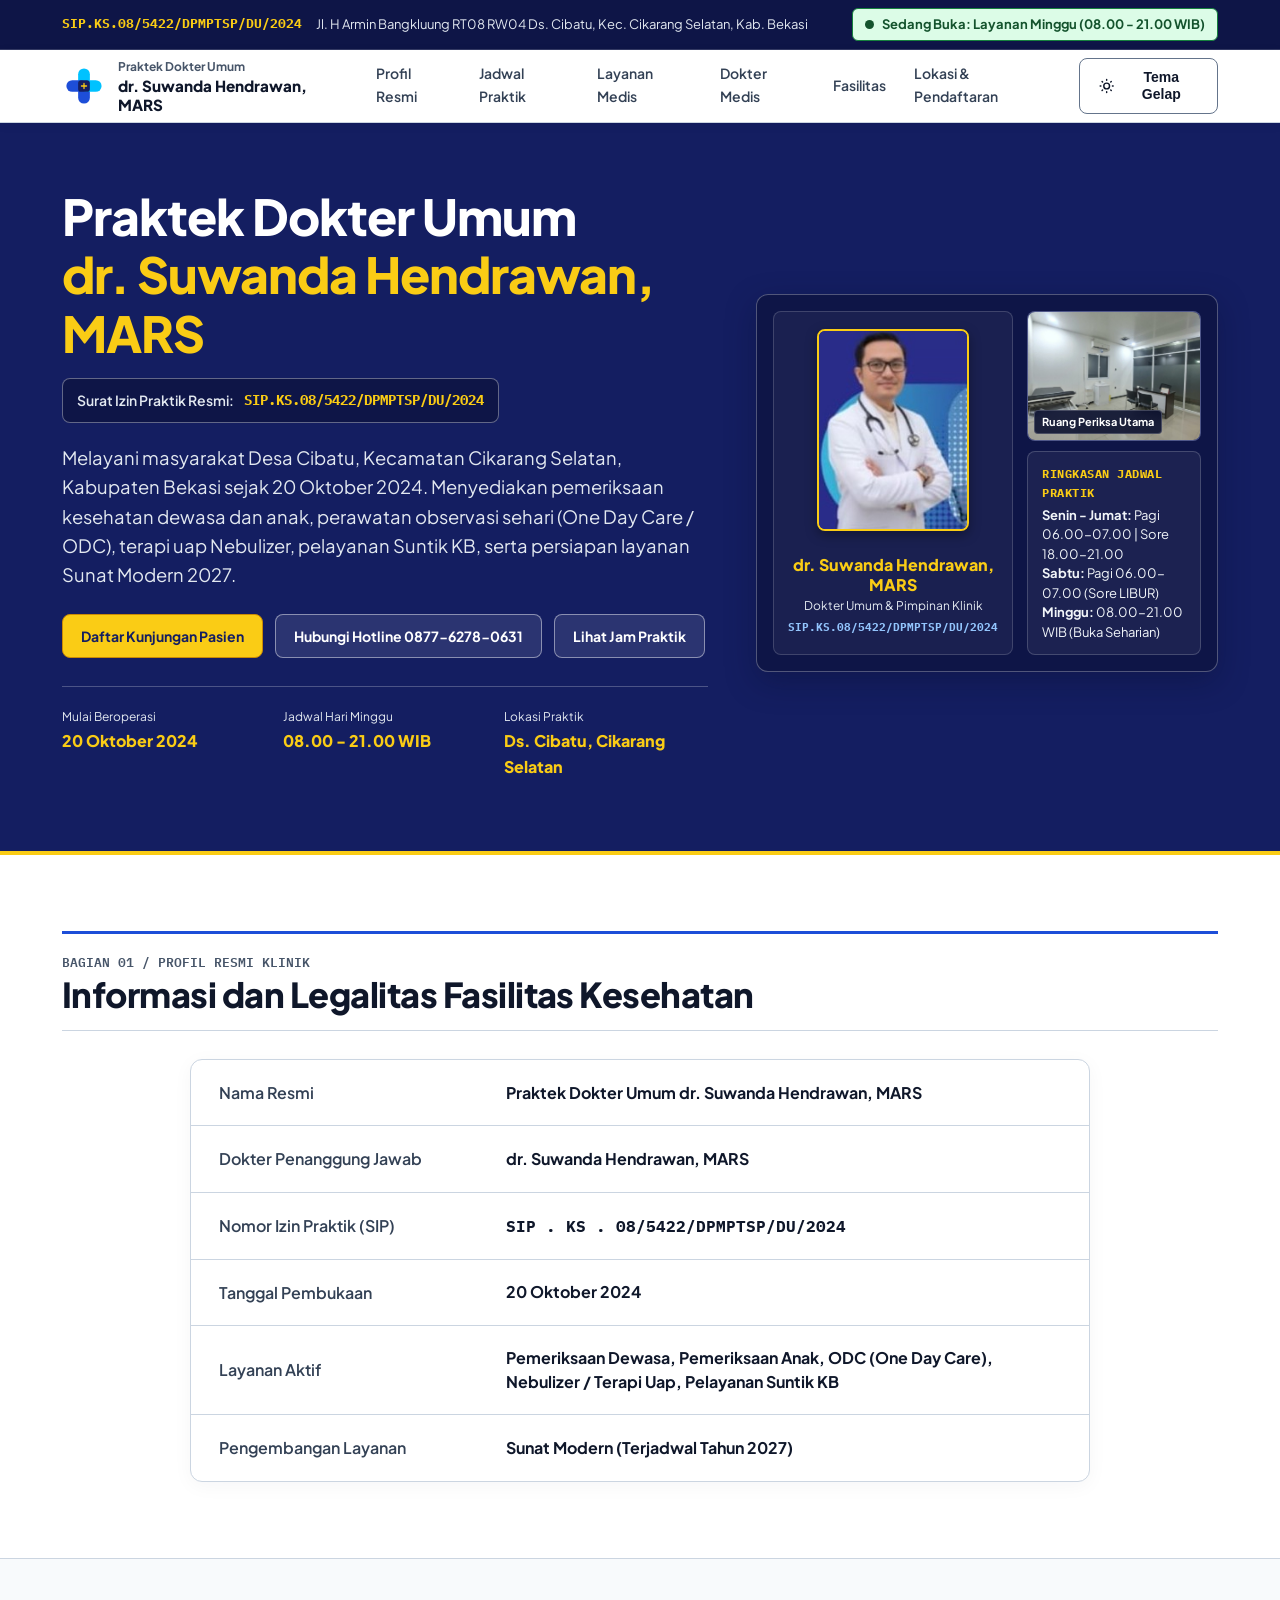
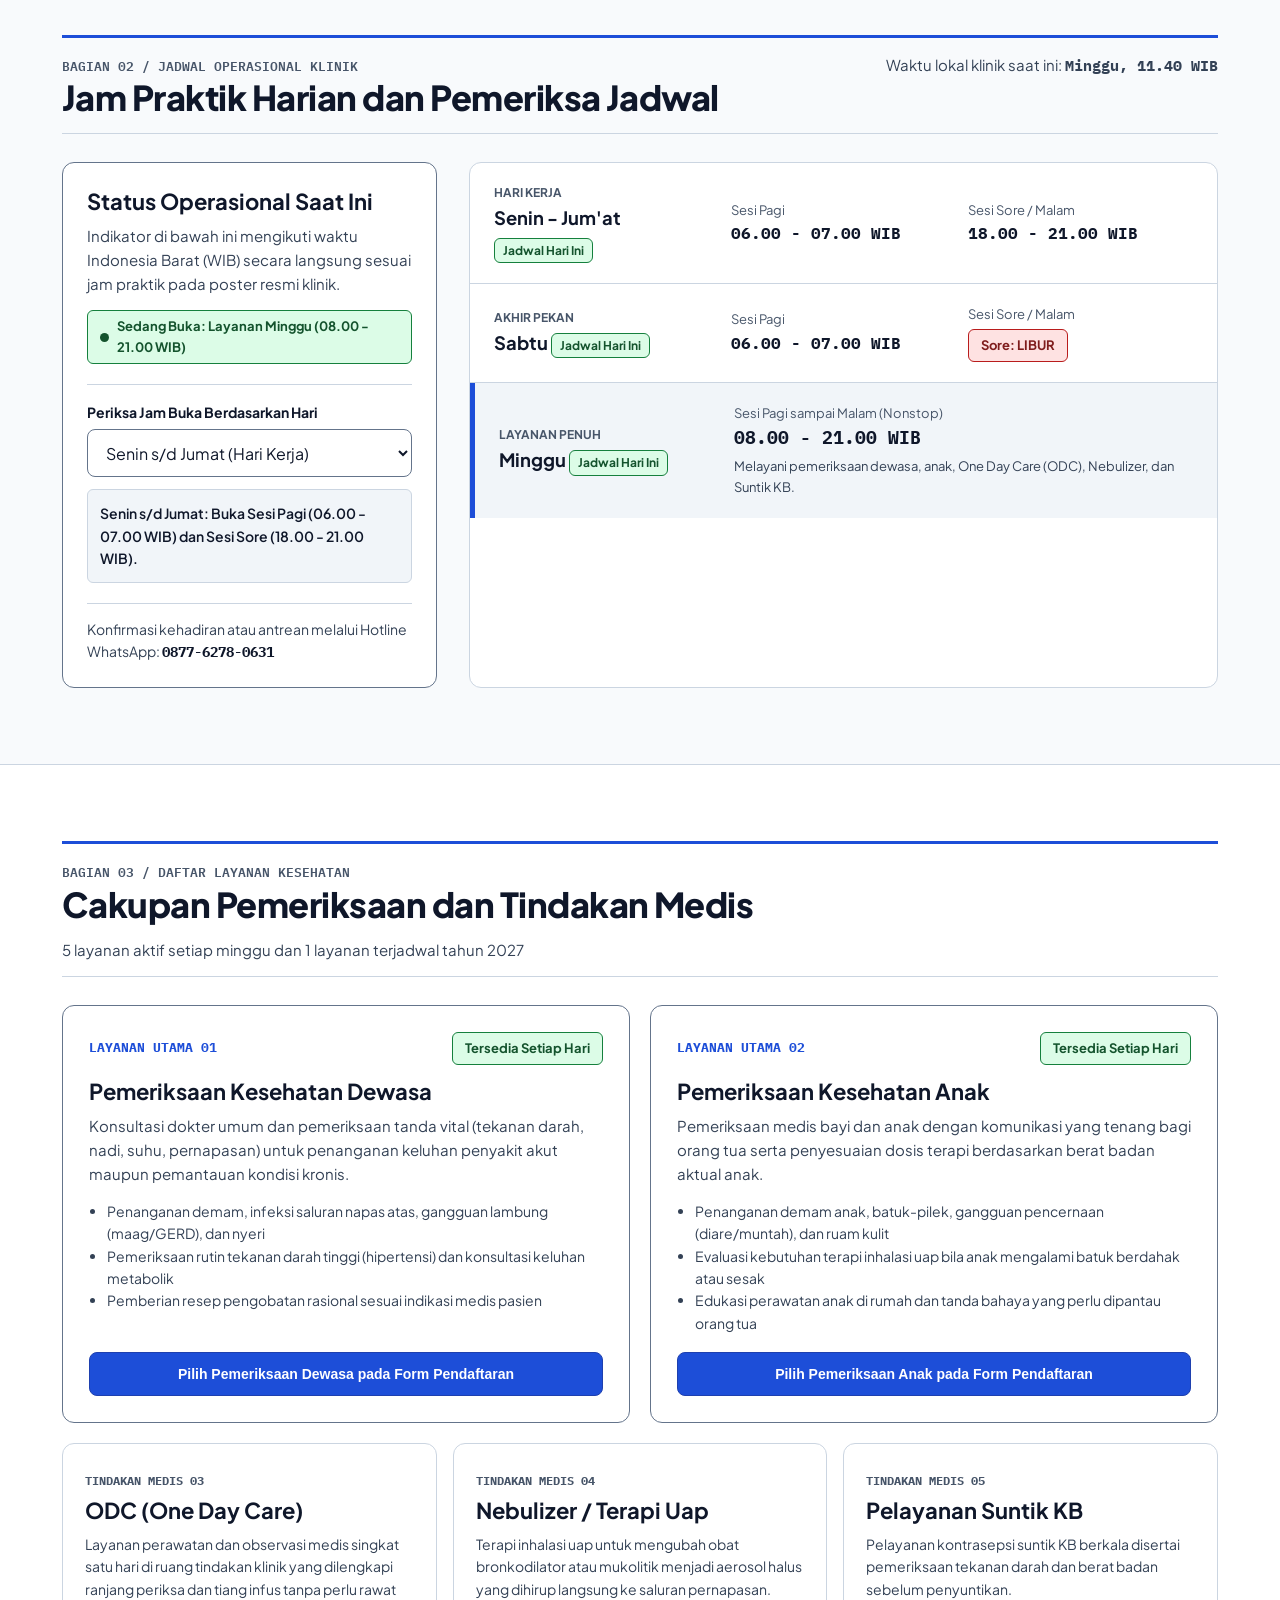
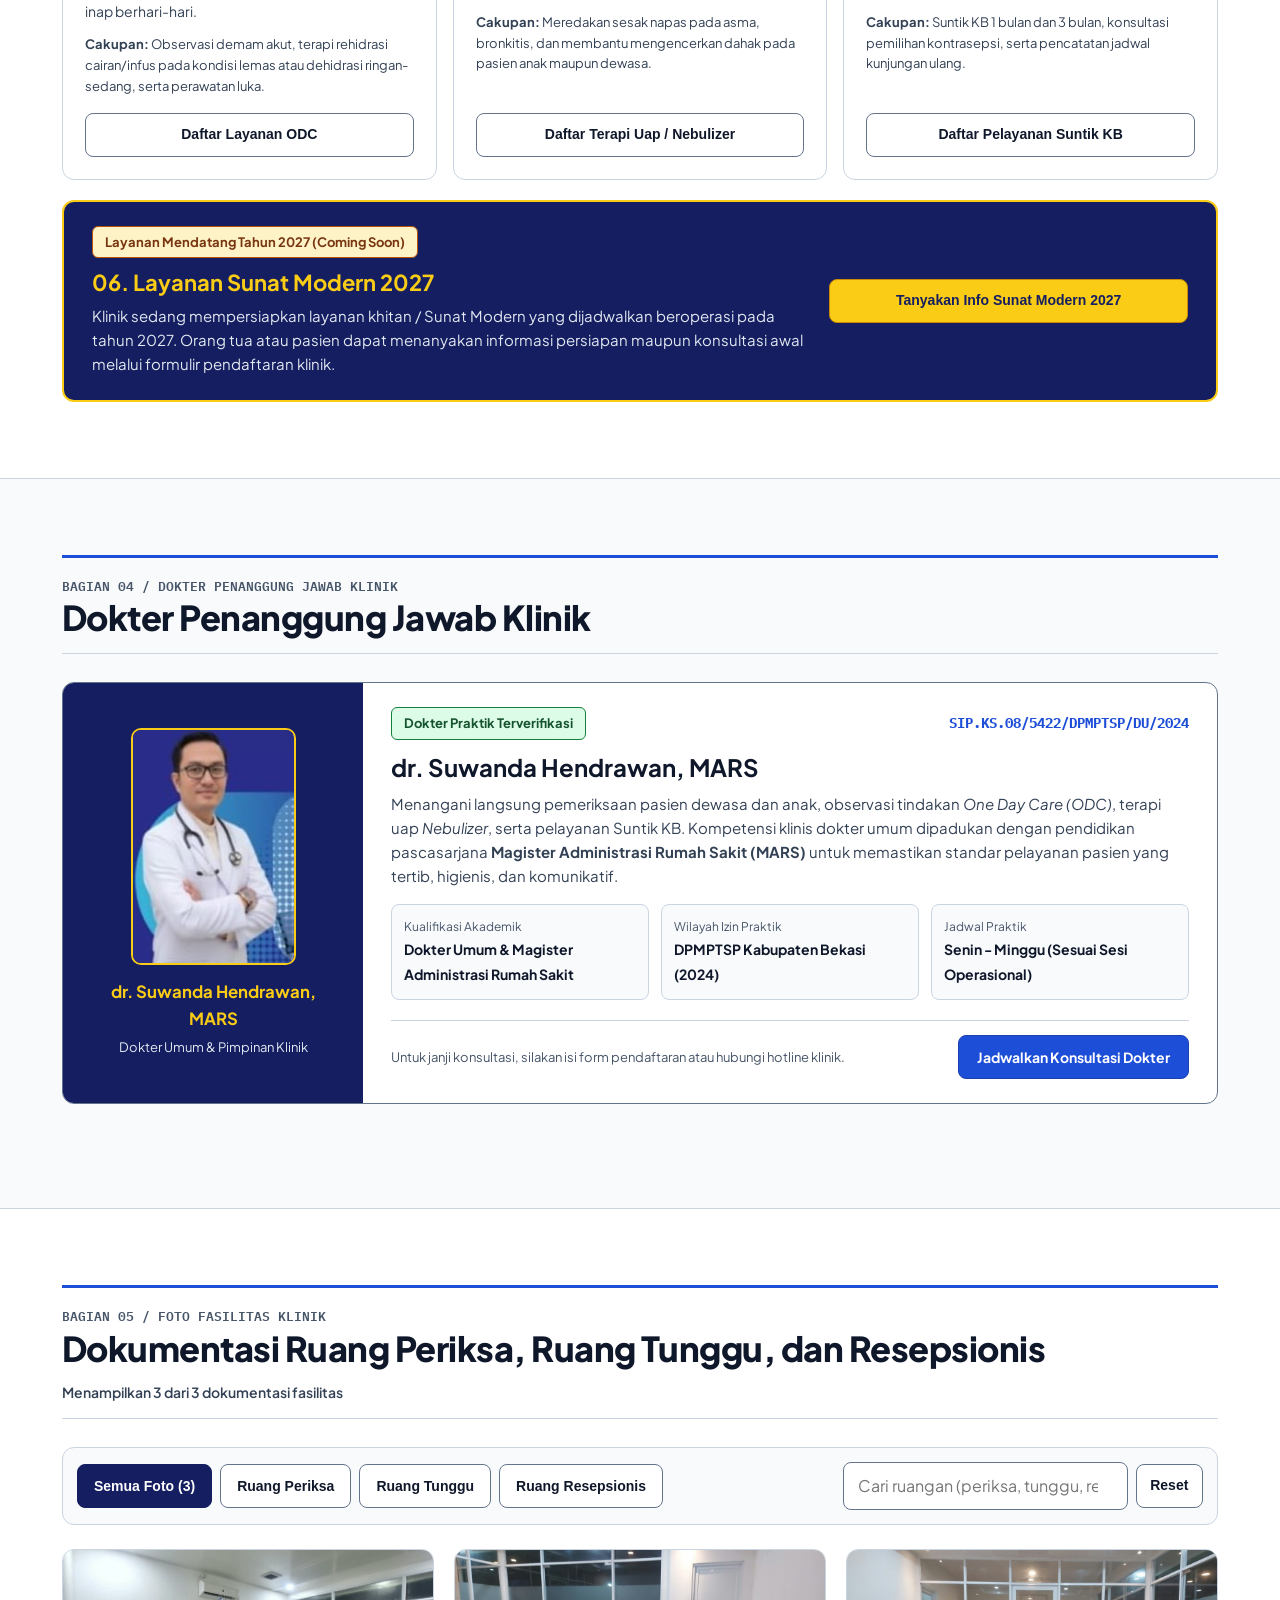
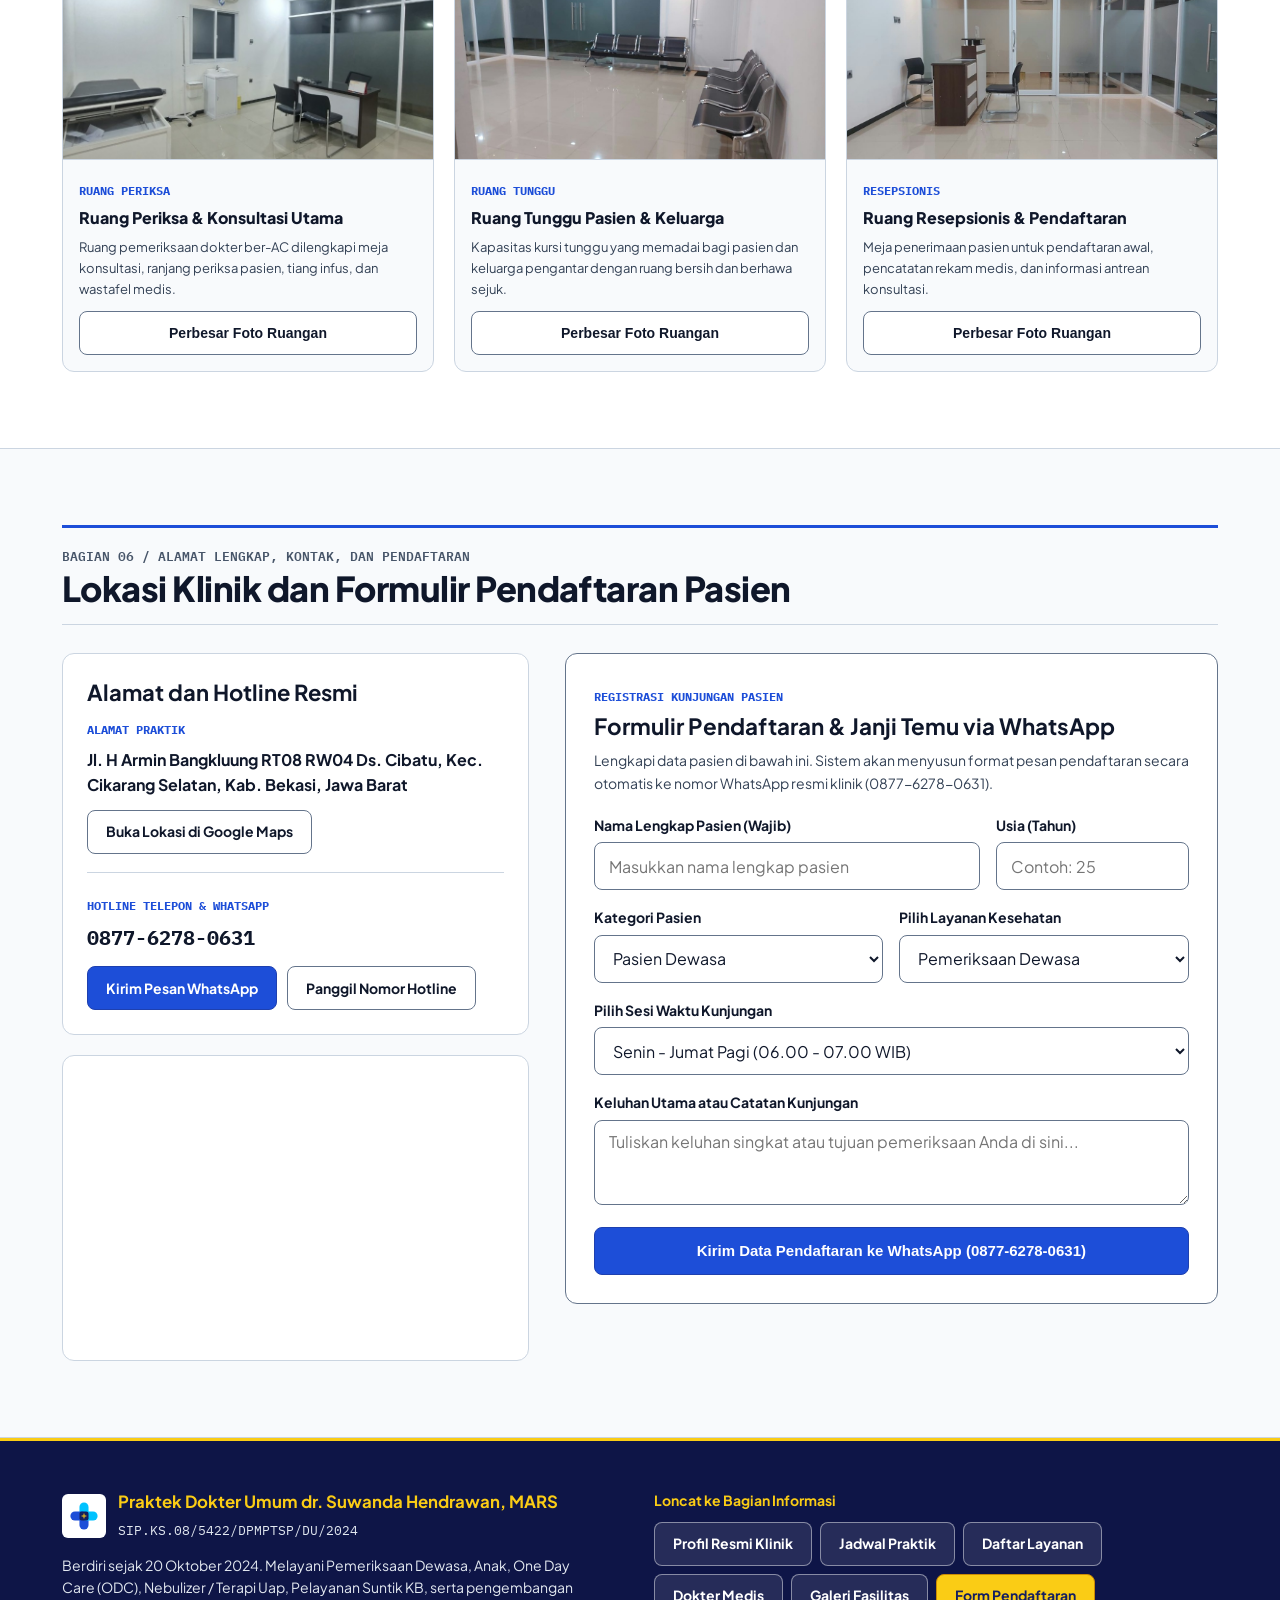
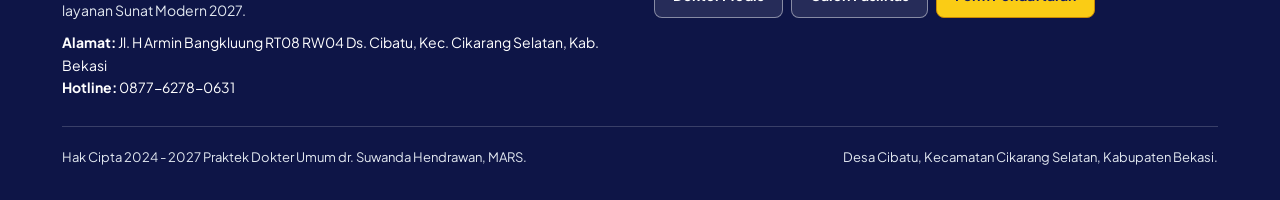
==== index.html @ fbe9cb9c "Add files via upload" ====
<!DOCTYPE html>
<html lang="id">
<head>
  <meta charset="UTF-8" />
  <meta name="viewport" content="width=device-width, initial-scale=1.0" />
  <title>Praktek Dokter Umum dr. Suwanda Hendrawan, MARS | Klinik Cikarang Selatan</title>
  <meta name="description" content="Informasi resmi Praktek Dokter Umum dr. Suwanda Hendrawan, MARS (SIP.KS.08/5422/DPMPTSP/DU/2024) di Desa Cibatu, Cikarang Selatan, Kab. Bekasi. Melayani Pemeriksaan Dewasa, Anak, One Day Care (ODC), Nebulizer, Suntik KB, dan Sunat Modern 2027." />

  <link rel="icon" type="image/svg+xml" href="assets/images/logo-klinik.svg" />
  <link rel="preconnect" href="https://fonts.googleapis.com" />
  <link rel="preconnect" href="https://fonts.gstatic.com" crossorigin />
  <link href="https://fonts.googleapis.com/css2?family=IBM+Plex+Mono:wght@500;600;700&family=Plus+Jakarta+Sans:wght@400;500;600;700;800&family=Source+Serif+4:opsz,wght@8..60,600;8..60,700&display=swap" rel="stylesheet" />

  <link rel="stylesheet" href="assets/css/style.css" />
  <script src="assets/js/main.js" defer></script>
</head>
<body>
  <a href="#main-content" class="skip-link">Lewati ke konten utama</a>

  <div class="top-register-bar">
    <div class="container top-register-inner">
      <div class="top-register-identity">
        <span class="font-mono-code top-register-sip" style="color: #facc15; font-weight: 700;">
          SIP.KS.08/5422/DPMPTSP/DU/2024
        </span>
        <span class="top-register-address" style="color: #e2e8f0;">
          Jl. H Armin Bangkluung RT08 RW04 Ds. Cibatu, Kec. Cikarang Selatan, Kab. Bekasi
        </span>
      </div>
      <div class="top-register-status-wrapper">
        <div class="status-chip status-chip--open live-status-chip" aria-live="polite">
          <span class="status-dot" aria-hidden="true"></span>
          <span class="live-status-text">Memeriksa jadwal operasional...</span>
        </div>
      </div>
    </div>
  </div>

  <header class="site-header">
    <div class="container header-inner">
      <a href="#beranda" class="brand-link">
        <img src="assets/images/logo-klinik.svg" alt="Logo Palang Medis Praktek Dokter Umum dr. Suwanda Hendrawan, MARS" width="44" height="44" />
        <span>
          <span class="brand-title-sub">Praktek Dokter Umum</span>
          <span class="brand-title-main">dr. Suwanda Hendrawan, MARS</span>
        </span>
      </a>

      <nav class="desktop-nav" aria-label="Navigasi utama">
        <a href="#profil" class="nav-item">Profil Resmi</a>
        <a href="#jadwal" class="nav-item">Jadwal Praktik</a>
        <a href="#layanan" class="nav-item">Layanan Medis</a>
        <a href="#dokter" class="nav-item">Dokter Medis</a>
        <a href="#fasilitas" class="nav-item">Fasilitas</a>
        <a href="#kontak" class="nav-item">Lokasi &amp; Pendaftaran</a>
      </nav>

      <div class="header-controls">
        <button type="button" id="theme-toggle-btn" class="btn btn-outline" aria-pressed="false" aria-label="Ganti tema tampilan terang atau gelap">
          <svg width="18" height="18" viewBox="0 0 24 24" fill="none" stroke="currentColor" stroke-width="2" aria-hidden="true">
            <path stroke-linecap="round" stroke-linejoin="round" d="M12 3v1m0 16v1m9-9h-1M4 12H3m15.364 6.364l-.707-.707M6.343 6.343l-.707-.707m12.728 0l-.707.707M6.343 17.657l-.707.707M16 12a4 4 0 11-8 0 4 4 0 018 0z" />
          </svg>
          <span id="theme-toggle-label">Tema Gelap</span>
        </button>

        <button type="button" id="mobile-menu-btn" class="btn btn-outline mobile-menu-toggle" aria-expanded="false" aria-controls="mobile-menu-drawer">
          <svg width="20" height="20" viewBox="0 0 24 24" fill="none" stroke="currentColor" stroke-width="2.2" aria-hidden="true">
            <path stroke-linecap="round" stroke-linejoin="round" d="M4 6h16M4 12h16M4 18h16" />
          </svg>
          <span>Menu</span>
        </button>
      </div>
    </div>

    <nav id="mobile-menu-drawer" class="mobile-drawer" aria-label="Navigasi seluler">
      <ul class="mobile-nav-list">
        <li><a href="#profil" class="mobile-nav-link">Profil Resmi Klinik</a></li>
        <li><a href="#jadwal" class="mobile-nav-link">Jadwal Operasional</a></li>
        <li><a href="#layanan" class="mobile-nav-link">Daftar Layanan Kesehatan</a></li>
        <li><a href="#dokter" class="mobile-nav-link">Dokter Medis</a></li>
        <li><a href="#fasilitas" class="mobile-nav-link">Foto Fasilitas Klinik</a></li>
        <li><a href="#kontak" class="mobile-nav-link">Alamat &amp; Form Pendaftaran</a></li>
      </ul>
      <a href="#form-pendaftaran" class="btn btn-primary" style="width: 100%;">Daftar Kunjungan Pasien</a>
    </nav>
  </header>

  <main id="main-content">
    <section id="beranda" class="hero-section">
      <div class="container hero-grid">
        <div>
          <h1 class="h1-hero">
            Praktek Dokter Umum <br />
            <span style="color: #facc15;">dr. Suwanda Hendrawan, MARS</span>
          </h1>

          <div class="sip-register-box">
            <span style="color: #e2e8f0; font-weight: 600;">Surat Izin Praktik Resmi:</span>
            <strong class="font-mono-code" style="color: #facc15;">SIP.KS.08/5422/DPMPTSP/DU/2024</strong>
          </div>

          <p class="hero-lead">
            Melayani masyarakat Desa Cibatu, Kecamatan Cikarang Selatan, Kabupaten Bekasi sejak 20 Oktober 2024. Menyediakan pemeriksaan kesehatan dewasa dan anak, perawatan observasi sehari (One Day Care / ODC), terapi uap Nebulizer, pelayanan Suntik KB, serta persiapan layanan Sunat Modern 2027.
          </p>

          <div class="hero-actions">
            <a href="#form-pendaftaran" class="btn btn-gold">
              Daftar Kunjungan Pasien
            </a>
            <a href="https://wa.me/6287762780631?text=Halo%20Praktek%20Dokter%20Umum%20dr.%20Suwanda%20Hendrawan,%20MARS.%20Saya%20ingin%20bertanya%20jadwal%20dan%20layanan%20klinik." target="_blank" rel="noopener noreferrer" class="btn btn-on-navy">
              Hubungi Hotline 0877-6278-0631
            </a>
            <a href="#jadwal" class="btn btn-on-navy">
              Lihat Jam Praktik
            </a>
          </div>

          <div class="hero-facts-strip">
            <div>
              <span class="hero-fact-label">Mulai Beroperasi</span>
              <span class="hero-fact-value">20 Oktober 2024</span>
            </div>
            <div>
              <span class="hero-fact-label">Jadwal Hari Minggu</span>
              <span class="hero-fact-value">08.00 - 21.00 WIB</span>
            </div>
            <div>
              <span class="hero-fact-label">Lokasi Praktik</span>
              <span class="hero-fact-value">Ds. Cibatu, Cikarang Selatan</span>
            </div>
          </div>
        </div>

        <div class="hero-visual-frame">
          <div class="hero-visual-mosaic">
            <div class="hero-doctor-card">
              <div class="doctor-portrait-frame">
                <img src="assets/images/dr-suwanda.jpg" alt="Potret dr. Suwanda Hendrawan, MARS" width="175" height="233" fetchpriority="high" />
              </div>
              <div class="hero-doctor-info">
                <strong class="hero-doctor-name">dr. Suwanda Hendrawan, MARS</strong>
                <span class="hero-doctor-role">Dokter Umum &amp; Pimpinan Klinik</span>
                <span class="hero-doctor-sip font-mono-code">SIP.KS.08/5422/DPMPTSP/DU/2024</span>
              </div>
            </div>

            <div class="hero-visual-subcol">
              <div class="room-preview-frame">
                <img src="assets/images/ruang-periksa-1.jpg" alt="Ruang periksa utama klinik yang dilengkapi ranjang tindakan, AC, dan meja konsultasi dokter" width="768" height="1024" fetchpriority="high" />
                <span class="room-preview-badge">Ruang Periksa Utama</span>
              </div>
              <div class="hero-schedule-box">
                <span class="font-mono-code hero-schedule-title">RINGKASAN JADWAL PRAKTIK</span>
                <p class="hero-schedule-text">
                  <strong>Senin - Jumat:</strong> Pagi 06.00-07.00 | Sore 18.00-21.00<br />
                  <strong>Sabtu:</strong> Pagi 06.00-07.00 (Sore LIBUR)<br />
                  <strong>Minggu:</strong> 08.00-21.00 WIB (Buka Seharian)
                </p>
              </div>
            </div>
          </div>
        </div>
      </div>
    </section>

    <section id="profil" class="section-block section-block--surface">
      <div class="container">
        <div class="clinical-rule-header">
          <div>
            <span class="section-index">BAGIAN 01 / PROFIL RESMI KLINIK</span>
            <h2 class="h2-section">Informasi dan Legalitas Fasilitas Kesehatan</h2>
          </div>
        </div>

        <div class="registry-card-wrapper" role="region" aria-label="Tabel profil resmi klinik">
          <table class="data-ledger-table">
            <tbody>
              <tr>
                <th scope="row">Nama Resmi</th>
                <td>Praktek Dokter Umum dr. Suwanda Hendrawan, MARS</td>
              </tr>
              <tr>
                <th scope="row">Dokter Penanggung Jawab</th>
                <td>dr. Suwanda Hendrawan, MARS</td>
              </tr>
              <tr>
                <th scope="row">Nomor Izin Praktik (SIP)</th>
                <td class="font-mono-code" style="font-weight: 800;">SIP . KS . 08/5422/DPMPTSP/DU/2024</td>
              </tr>
              <tr>
                <th scope="row">Tanggal Pembukaan</th>
                <td>20 Oktober 2024</td>
              </tr>
              <tr>
                <th scope="row">Layanan Aktif</th>
                <td>Pemeriksaan Dewasa, Pemeriksaan Anak, ODC (One Day Care), Nebulizer / Terapi Uap, Pelayanan Suntik KB</td>
              </tr>
              <tr>
                <th scope="row">Pengembangan Layanan</th>
                <td>Sunat Modern (Terjadwal Tahun 2027)</td>
              </tr>
            </tbody>
          </table>
        </div>
      </div>
    </section>

    <section id="jadwal" class="section-block section-block--page">
      <div class="container">
        <div class="clinical-rule-header">
          <div>
            <span class="section-index">BAGIAN 02 / JADWAL OPERASIONAL KLINIK</span>
            <h2 class="h2-section">Jam Praktik Harian dan Pemeriksa Jadwal</h2>
          </div>
          <p style="margin: 0; color: var(--text-secondary); font-size: 0.9375rem;">
            Waktu lokal klinik saat ini: <strong id="current-wib-time" class="font-mono-code">Memuat waktu WIB...</strong>
          </p>
        </div>

        <div class="schedule-layout">
          <div class="schedule-status-panel">
            <div>
              <h3 class="h3-panel">Status Operasional Saat Ini</h3>
              <p style="margin: 0 0 14px 0; font-size: 0.9375rem; color: var(--text-secondary);">
                Indikator di bawah ini mengikuti waktu Indonesia Barat (WIB) secara langsung sesuai jam praktik pada poster resmi klinik.
              </p>
              <div class="status-chip status-chip--open live-status-chip" style="margin-bottom: 20px;">
                <span class="status-dot" aria-hidden="true"></span>
                <span class="live-status-text">Memeriksa jadwal...</span>
              </div>

              <div style="border-top: 1px solid var(--border-subtle); padding-top: 16px;">
                <label for="schedule-day-checker" class="form-label">Periksa Jam Buka Berdasarkan Hari</label>
                <select id="schedule-day-checker" class="form-select">
                  <option value="weekday">Senin s/d Jumat (Hari Kerja)</option>
                  <option value="saturday">Sabtu</option>
                  <option value="sunday">Minggu</option>
                </select>
                <p id="schedule-checker-result" aria-live="polite" style="margin: 12px 0 0 0; padding: 12px; border-radius: 6px; background-color: var(--bg-subtle); border: 1px solid var(--border-subtle); font-size: 0.875rem; font-weight: 600; color: var(--text-primary);">
                  Senin s/d Jumat: Buka Sesi Pagi (06.00 - 07.00 WIB) dan Sesi Sore (18.00 - 21.00 WIB).
                </p>
              </div>
            </div>

            <div style="border-top: 1px solid var(--border-subtle); padding-top: 14px; font-size: 0.875rem; color: var(--text-secondary);">
              Konfirmasi kehadiran atau antrean melalui Hotline WhatsApp: <strong class="font-mono-code" style="color: var(--text-primary);">0877-6278-0631</strong>
            </div>
          </div>

          <div class="schedule-table-wrapper" role="region" aria-label="Tabel jadwal operasional mingguan">
            <div class="schedule-row" data-schedule-group="weekday">
              <div>
                <span style="display: block; font-size: 0.75rem; font-weight: 700; color: var(--text-muted);">HARI KERJA</span>
                <strong style="font-size: 1.15rem; color: var(--text-primary);">Senin - Jum'at</strong>
                <span class="today-badge status-chip status-chip--open" hidden style="margin-top: 6px; padding: 2px 8px; font-size: 0.75rem;">Jadwal Hari Ini</span>
              </div>
              <div>
                <span style="display: block; font-size: 0.8125rem; color: var(--text-muted);">Sesi Pagi</span>
                <strong class="font-mono-code" style="font-size: 1rem; color: var(--text-primary);">06.00 - 07.00 WIB</strong>
              </div>
              <div>
                <span style="display: block; font-size: 0.8125rem; color: var(--text-muted);">Sesi Sore / Malam</span>
                <strong class="font-mono-code" style="font-size: 1rem; color: var(--text-primary);">18.00 - 21.00 WIB</strong>
              </div>
            </div>

            <div class="schedule-row" data-schedule-group="saturday">
              <div>
                <span style="display: block; font-size: 0.75rem; font-weight: 700; color: var(--text-muted);">AKHIR PEKAN</span>
                <strong style="font-size: 1.15rem; color: var(--text-primary);">Sabtu</strong>
                <span class="today-badge status-chip status-chip--open" hidden style="margin-top: 6px; padding: 2px 8px; font-size: 0.75rem;">Jadwal Hari Ini</span>
              </div>
              <div>
                <span style="display: block; font-size: 0.8125rem; color: var(--text-muted);">Sesi Pagi</span>
                <strong class="font-mono-code" style="font-size: 1rem; color: var(--text-primary);">06.00 - 07.00 WIB</strong>
              </div>
              <div>
                <span style="display: block; font-size: 0.8125rem; color: var(--text-muted);">Sesi Sore / Malam</span>
                <span class="status-chip status-chip--off" style="margin-top: 4px;">Sore: LIBUR</span>
              </div>
            </div>

            <div class="schedule-row" data-schedule-group="sunday">
              <div>
                <span style="display: block; font-size: 0.75rem; font-weight: 700; color: var(--text-muted);">LAYANAN PENUH</span>
                <strong style="font-size: 1.15rem; color: var(--text-primary);">Minggu</strong>
                <span class="today-badge status-chip status-chip--open" hidden style="margin-top: 6px; padding: 2px 8px; font-size: 0.75rem;">Jadwal Hari Ini</span>
              </div>
              <div class="schedule-span-col">
                <span style="display: block; font-size: 0.8125rem; color: var(--text-muted);">Sesi Pagi sampai Malam (Nonstop)</span>
                <strong class="font-mono-code" style="font-size: 1.125rem; color: var(--text-primary);">08.00 - 21.00 WIB</strong>
                <span style="display: block; font-size: 0.8125rem; color: var(--text-secondary); margin-top: 4px;">
                  Melayani pemeriksaan dewasa, anak, One Day Care (ODC), Nebulizer, dan Suntik KB.
                </span>
              </div>
            </div>
          </div>
        </div>
      </div>
    </section>

    <section id="layanan" class="section-block section-block--surface">
      <div class="container">
        <div class="clinical-rule-header">
          <div>
            <span class="section-index">BAGIAN 03 / DAFTAR LAYANAN KESEHATAN</span>
            <h2 class="h2-section">Cakupan Pemeriksaan dan Tindakan Medis</h2>
          </div>
          <p style="margin: 0; color: var(--text-secondary); font-size: 0.9375rem;">
            5 layanan aktif setiap minggu dan 1 layanan terjadwal tahun 2027
          </p>
        </div>

        <div class="services-primary-duo">
          <article class="service-flagship-panel">
            <div>
              <div style="display: flex; align-items: center; justify-content: space-between; gap: 10px; margin-bottom: 12px;">
                <span class="font-mono-code" style="font-size: 0.8125rem; font-weight: 700; color: var(--primary-blue);">LAYANAN UTAMA 01</span>
                <span class="status-chip status-chip--open">Tersedia Setiap Hari</span>
              </div>
              <h3 class="h3-panel">Pemeriksaan Kesehatan Dewasa</h3>
              <p style="color: var(--text-secondary); font-size: 0.9375rem; margin: 0 0 14px 0;">
                Konsultasi dokter umum dan pemeriksaan tanda vital (tekanan darah, nadi, suhu, pernapasan) untuk penanganan keluhan penyakit akut maupun pemantauan kondisi kronis.
              </p>
              <ul style="margin: 0; padding-left: 18px; color: var(--text-secondary); font-size: 0.875rem;">
                <li>Penanganan demam, infeksi saluran napas atas, gangguan lambung (maag/GERD), dan nyeri</li>
                <li>Pemeriksaan rutin tekanan darah tinggi (hipertensi) dan konsultasi keluhan metabolik</li>
                <li>Pemberian resep pengobatan rasional sesuai indikasi medis pasien</li>
              </ul>
            </div>
            <button type="button" class="btn btn-primary" data-select-service="Pemeriksaan Dewasa">
              Pilih Pemeriksaan Dewasa pada Form Pendaftaran
            </button>
          </article>

          <article class="service-flagship-panel">
            <div>
              <div style="display: flex; align-items: center; justify-content: space-between; gap: 10px; margin-bottom: 12px;">
                <span class="font-mono-code" style="font-size: 0.8125rem; font-weight: 700; color: var(--primary-blue);">LAYANAN UTAMA 02</span>
                <span class="status-chip status-chip--open">Tersedia Setiap Hari</span>
              </div>
              <h3 class="h3-panel">Pemeriksaan Kesehatan Anak</h3>
              <p style="color: var(--text-secondary); font-size: 0.9375rem; margin: 0 0 14px 0;">
                Pemeriksaan medis bayi dan anak dengan komunikasi yang tenang bagi orang tua serta penyesuaian dosis terapi berdasarkan berat badan aktual anak.
              </p>
              <ul style="margin: 0; padding-left: 18px; color: var(--text-secondary); font-size: 0.875rem;">
                <li>Penanganan demam anak, batuk-pilek, gangguan pencernaan (diare/muntah), dan ruam kulit</li>
                <li>Evaluasi kebutuhan terapi inhalasi uap bila anak mengalami batuk berdahak atau sesak</li>
                <li>Edukasi perawatan anak di rumah dan tanda bahaya yang perlu dipantau orang tua</li>
              </ul>
            </div>
            <button type="button" class="btn btn-primary" data-select-service="Pemeriksaan Anak">
              Pilih Pemeriksaan Anak pada Form Pendaftaran
            </button>
          </article>
        </div>

        <div class="services-clinical-trio">
          <article class="service-procedure-panel">
            <div>
              <span class="font-mono-code" style="font-size: 0.75rem; font-weight: 700; color: var(--text-muted);">TINDAKAN MEDIS 03</span>
              <h3 class="h3-panel" style="margin-top: 4px;">ODC (One Day Care)</h3>
              <p style="color: var(--text-secondary); font-size: 0.875rem; margin: 0 0 12px 0;">
                Layanan perawatan dan observasi medis singkat satu hari di ruang tindakan klinik yang dilengkapi ranjang periksa dan tiang infus tanpa perlu rawat inap berhari-hari.
              </p>
              <p style="color: var(--text-secondary); font-size: 0.8125rem; margin: 0;">
                <strong>Cakupan:</strong> Observasi demam akut, terapi rehidrasi cairan/infus pada kondisi lemas atau dehidrasi ringan-sedang, serta perawatan luka.
              </p>
            </div>
            <button type="button" class="btn btn-outline" data-select-service="ODC (One Day Care)">
              Daftar Layanan ODC
            </button>
          </article>

          <article class="service-procedure-panel">
            <div>
              <span class="font-mono-code" style="font-size: 0.75rem; font-weight: 700; color: var(--text-muted);">TINDAKAN MEDIS 04</span>
              <h3 class="h3-panel" style="margin-top: 4px;">Nebulizer / Terapi Uap</h3>
              <p style="color: var(--text-secondary); font-size: 0.875rem; margin: 0 0 12px 0;">
                Terapi inhalasi uap untuk mengubah obat bronkodilator atau mukolitik menjadi aerosol halus yang dihirup langsung ke saluran pernapasan.
              </p>
              <p style="color: var(--text-secondary); font-size: 0.8125rem; margin: 0;">
                <strong>Cakupan:</strong> Meredakan sesak napas pada asma, bronkitis, dan membantu mengencerkan dahak pada pasien anak maupun dewasa.
              </p>
            </div>
            <button type="button" class="btn btn-outline" data-select-service="Nebulizer / Terapi Uap">
              Daftar Terapi Uap / Nebulizer
            </button>
          </article>

          <article class="service-procedure-panel">
            <div>
              <span class="font-mono-code" style="font-size: 0.75rem; font-weight: 700; color: var(--text-muted);">TINDAKAN MEDIS 05</span>
              <h3 class="h3-panel" style="margin-top: 4px;">Pelayanan Suntik KB</h3>
              <p style="color: var(--text-secondary); font-size: 0.875rem; margin: 0 0 12px 0;">
                Pelayanan kontrasepsi suntik KB berkala disertai pemeriksaan tekanan darah dan berat badan sebelum penyuntikan.
              </p>
              <p style="color: var(--text-secondary); font-size: 0.8125rem; margin: 0;">
                <strong>Cakupan:</strong> Suntik KB 1 bulan dan 3 bulan, konsultasi pemilihan kontrasepsi, serta pencatatan jadwal kunjungan ulang.
              </p>
            </div>
            <button type="button" class="btn btn-outline" data-select-service="Pelayanan Suntik KB">
              Daftar Pelayanan Suntik KB
            </button>
          </article>
        </div>

        <div class="service-upcoming-banner">
          <div>
            <span class="status-chip status-chip--closed" style="margin-bottom: 10px;">
              Layanan Mendatang Tahun 2027 (Coming Soon)
            </span>
            <h3 class="h3-panel" style="color: #facc15; margin-bottom: 6px;">
              06. Layanan Sunat Modern 2027
            </h3>
            <p style="margin: 0; font-size: 0.9375rem; color: #e2e8f0;">
              Klinik sedang mempersiapkan layanan khitan / Sunat Modern yang dijadwalkan beroperasi pada tahun 2027. Orang tua atau pasien dapat menanyakan informasi persiapan maupun konsultasi awal melalui formulir pendaftaran klinik.
            </p>
          </div>
          <div style="display: flex; justify-content: flex-start;">
            <button type="button" class="btn btn-gold" style="width: 100%;" data-select-service="Informasi Sunat Modern 2027 (Coming Soon)">
              Tanyakan Info Sunat Modern 2027
            </button>
          </div>
        </div>
      </div>
    </section>

    <section id="dokter" class="section-block section-block--page">
      <div class="container">
        <div class="clinical-rule-header">
          <div>
            <span class="section-index">BAGIAN 04 / DOKTER PENANGGUNG JAWAB KLINIK</span>
            <h2 class="h2-section">Dokter Penanggung Jawab Klinik</h2>
          </div>
        </div>

        <article class="doctor-dossier">
          <div class="doctor-dossier-aside">
            <div style="width: 165px; border-radius: 10px; overflow: hidden; border: 2px solid #facc15; margin-bottom: 14px;">
              <img src="assets/images/dr-suwanda.jpg" alt="dr. Suwanda Hendrawan, MARS" width="175" height="233" loading="lazy" />
            </div>
            <strong style="color: #facc15; font-size: 1.05rem;">dr. Suwanda Hendrawan, MARS</strong>
            <span style="font-size: 0.8125rem; color: #e2e8f0; margin-top: 4px;">Dokter Umum &amp; Pimpinan Klinik</span>
          </div>

          <div class="doctor-dossier-body">
            <div>
              <div style="display: flex; flex-wrap: wrap; align-items: center; justify-content: space-between; gap: 10px; margin-bottom: 12px;">
                <span class="status-chip status-chip--open">Dokter Praktik Terverifikasi</span>
                <span class="font-mono-code" style="font-size: 0.875rem; font-weight: 700; color: var(--primary-blue);">
                  SIP.KS.08/5422/DPMPTSP/DU/2024
                </span>
              </div>

              <h3 class="h3-panel" style="font-size: 1.5rem;">dr. Suwanda Hendrawan, MARS</h3>
              <p style="color: var(--text-secondary); font-size: 0.9375rem; margin: 0 0 16px 0;">
                Menangani langsung pemeriksaan pasien dewasa dan anak, observasi tindakan <em>One Day Care (ODC)</em>, terapi uap <em>Nebulizer</em>, serta pelayanan Suntik KB. Kompetensi klinis dokter umum dipadukan dengan pendidikan pascasarjana <strong>Magister Administrasi Rumah Sakit (MARS)</strong> untuk memastikan standar pelayanan pasien yang tertib, higienis, dan komunikatif.
              </p>

              <div class="doctor-meta-grid">
                <div style="padding: 12px; border-radius: 8px; background-color: var(--bg-page); border: 1px solid var(--border-subtle);">
                  <span style="display: block; font-size: 0.75rem; color: var(--text-muted);">Kualifikasi Akademik</span>
                  <strong style="font-size: 0.875rem;">Dokter Umum &amp; Magister Administrasi Rumah Sakit</strong>
                </div>
                <div style="padding: 12px; border-radius: 8px; background-color: var(--bg-page); border: 1px solid var(--border-subtle);">
                  <span style="display: block; font-size: 0.75rem; color: var(--text-muted);">Wilayah Izin Praktik</span>
                  <strong style="font-size: 0.875rem;">DPMPTSP Kabupaten Bekasi (2024)</strong>
                </div>
                <div style="padding: 12px; border-radius: 8px; background-color: var(--bg-page); border: 1px solid var(--border-subtle);">
                  <span style="display: block; font-size: 0.75rem; color: var(--text-muted);">Jadwal Praktik</span>
                  <strong style="font-size: 0.875rem;">Senin - Minggu (Sesuai Sesi Operasional)</strong>
                </div>
              </div>
            </div>

            <div style="padding-top: 14px; border-top: 1px solid var(--border-subtle); display: flex; flex-wrap: wrap; align-items: center; justify-content: space-between; gap: 12px;">
              <span style="font-size: 0.8125rem; color: var(--text-muted);">Untuk janji konsultasi, silakan isi form pendaftaran atau hubungi hotline klinik.</span>
              <a href="#form-pendaftaran" class="btn btn-primary">Jadwalkan Konsultasi Dokter</a>
            </div>
          </div>
        </article>
      </div>
    </section>

    <section id="fasilitas" class="section-block section-block--surface">
      <div class="container">
        <div class="clinical-rule-header">
          <div>
            <span class="section-index">BAGIAN 05 / FOTO FASILITAS KLINIK</span>
            <h2 class="h2-section">Dokumentasi Ruang Periksa, Ruang Tunggu, dan Resepsionis</h2>
          </div>
          <p id="gallery-count-label" aria-live="polite" style="margin: 0; font-size: 0.875rem; font-weight: 600; color: var(--text-secondary);">
            Menampilkan 3 dari 3 dokumentasi fasilitas
          </p>
        </div>

        <div class="gallery-toolbar">
          <div class="filter-tab-group" role="tablist" aria-label="Filter kategori foto fasilitas">
            <button type="button" role="tab" aria-selected="true" data-filter="all" class="filter-tab">
              Semua Foto (3)
            </button>
            <button type="button" role="tab" aria-selected="false" data-filter="periksa" class="filter-tab">
              Ruang Periksa
            </button>
            <button type="button" role="tab" aria-selected="false" data-filter="tunggu" class="filter-tab">
              Ruang Tunggu
            </button>
            <button type="button" role="tab" aria-selected="false" data-filter="resepsionis" class="filter-tab">
              Ruang Resepsionis
            </button>
          </div>

          <div class="gallery-search-box">
            <label for="gallery-search-input" class="sr-only">Cari dokumentasi fasilitas</label>
            <input type="search" id="gallery-search-input" class="form-input" placeholder="Cari ruangan (periksa, tunggu, resepsionis)..." />
            <button type="button" id="gallery-reset-btn" class="btn btn-outline">Reset</button>
          </div>
        </div>

        <div id="gallery-loading-state" class="ui-state-box" hidden aria-live="polite">
          <strong style="display: block; font-size: 1rem;">Memuat kategori dokumentasi fasilitas...</strong>
          <span style="font-size: 0.875rem; color: var(--text-secondary);">Mohon tunggu sebentar selagi daftar foto diperbarui.</span>
        </div>

        <div id="gallery-error-state" class="ui-state-box ui-state-box--error" hidden role="alert">
          <strong style="display: block; font-size: 1rem;">Sebagian file gambar gagal dimuat</strong>
          <p style="margin: 6px 0 14px 0; font-size: 0.875rem;">Periksa koneksi atau lokasi folder <code>assets/images/</code>, lalu muat ulang daftar foto.</p>
          <button type="button" id="gallery-error-retry-btn" class="btn btn-outline">Muat Ulang Galeri</button>
        </div>

        <div id="gallery-empty-state" class="ui-state-box" hidden aria-live="polite">
          <strong style="display: block; font-size: 1.05rem;">Tidak ada foto fasilitas yang cocok dengan pencarian Anda</strong>
          <p style="margin: 6px 0 16px 0; font-size: 0.875rem; color: var(--text-secondary);">
            Kata kunci atau filter kategori yang dipilih belum memiliki dokumentasi yang sesuai.
          </p>
          <button type="button" id="gallery-empty-reset-btn" class="btn btn-primary">
            Tampilkan Semua 3 Foto Fasilitas
          </button>
        </div>

        <div class="gallery-grid">
          <article class="gallery-card" data-category="periksa" data-title="Ruang Periksa dan Konsultasi Dokter Utama AC Wastafel Infus">
            <div>
              <div class="gallery-thumb-wrapper">
                <img src="assets/images/ruang-periksa-1.jpg" alt="Ruang periksa utama dengan meja dokter, ranjang pemeriksaan pasien, tiang infus, wastafel, dan AC" width="768" height="1024" loading="lazy" />
              </div>
              <div class="gallery-card-body">
                <div>
                  <span class="font-mono-code" style="font-size: 0.75rem; font-weight: 700; color: var(--primary-blue);">RUANG PERIKSA</span>
                  <h3 style="margin: 4px 0 6px 0; font-size: 1rem; font-weight: 800;">Ruang Periksa &amp; Konsultasi Utama</h3>
                  <p style="margin: 0; font-size: 0.8125rem; color: var(--text-secondary);">
                    Ruang pemeriksaan dokter ber-AC dilengkapi meja konsultasi, ranjang periksa pasien, tiang infus, dan wastafel medis.
                  </p>
                </div>
                <button type="button" class="btn btn-outline" style="width: 100%;" data-lightbox-index="0">
                  Perbesar Foto Ruangan
                </button>
              </div>
            </div>
          </article>

          <article class="gallery-card" data-category="tunggu" data-title="Ruang Tunggu Pasien dan Keluarga Kursi Deret">
            <div>
              <div class="gallery-thumb-wrapper">
                <img src="assets/images/ruang-tunggu-1.jpg" alt="Deretan kursi tunggu pasien dengan lantai keramik bersih dan sirkulasi udara sejuk" width="1024" height="576" loading="lazy" />
              </div>
              <div class="gallery-card-body">
                <div>
                  <span class="font-mono-code" style="font-size: 0.75rem; font-weight: 700; color: var(--primary-blue);">RUANG TUNGGU</span>
                  <h3 style="margin: 4px 0 6px 0; font-size: 1rem; font-weight: 800;">Ruang Tunggu Pasien &amp; Keluarga</h3>
                  <p style="margin: 0; font-size: 0.8125rem; color: var(--text-secondary);">
                    Kapasitas kursi tunggu yang memadai bagi pasien dan keluarga pengantar dengan ruang bersih dan berhawa sejuk.
                  </p>
                </div>
                <button type="button" class="btn btn-outline" style="width: 100%;" data-lightbox-index="1">
                  Perbesar Foto Ruangan
                </button>
              </div>
            </div>
          </article>

          <article class="gallery-card" data-category="resepsionis" data-title="Ruang Resepsionis dan Pendaftaran Pasien Rekam Medis">
            <div>
              <div class="gallery-thumb-wrapper">
                <img src="assets/images/area-pendaftaran.jpg" alt="Meja resepsionis pendaftaran pasien dan administrasi rekam medis di depan pintu ruang periksa" width="1024" height="576" loading="lazy" />
              </div>
              <div class="gallery-card-body">
                <div>
                  <span class="font-mono-code" style="font-size: 0.75rem; font-weight: 700; color: var(--primary-blue);">RESEPSIONIS</span>
                  <h3 style="margin: 4px 0 6px 0; font-size: 1rem; font-weight: 800;">Ruang Resepsionis &amp; Pendaftaran</h3>
                  <p style="margin: 0; font-size: 0.8125rem; color: var(--text-secondary);">
                    Meja penerimaan pasien untuk pendaftaran awal, pencatatan rekam medis, dan informasi antrean konsultasi.
                  </p>
                </div>
                <button type="button" class="btn btn-outline" style="width: 100%;" data-lightbox-index="2">
                  Perbesar Foto Ruangan
                </button>
              </div>
            </div>
          </article>
        </div>
      </div>
    </section>

    <section id="kontak" class="section-block section-block--page">
      <div class="container">
        <div class="clinical-rule-header">
          <div>
            <span class="section-index">BAGIAN 06 / ALAMAT LENGKAP, KONTAK, DAN PENDAFTARAN</span>
            <h2 class="h2-section">Lokasi Klinik dan Formulir Pendaftaran Pasien</h2>
          </div>
        </div>

        <div class="contact-split">
          <div style="display: flex; flex-direction: column; gap: 20px;">
            <div style="background-color: var(--bg-surface); border: 1.5px solid var(--border-subtle); border-radius: 12px; padding: 24px;">
              <h3 class="h3-panel">Alamat dan Hotline Resmi</h3>

              <div style="margin-bottom: 18px; padding-bottom: 18px; border-bottom: 1px solid var(--border-subtle);">
                <span class="font-mono-code" style="font-size: 0.75rem; font-weight: 700; color: var(--primary-blue);">ALAMAT PRAKTIK</span>
                <p style="margin: 6px 0 12px 0; font-size: 1rem; font-weight: 700; color: var(--text-primary);">
                  Jl. H Armin Bangkluung RT08 RW04 Ds. Cibatu, Kec. Cikarang Selatan, Kab. Bekasi, Jawa Barat
                </p>
                <a href="https://www.google.com/maps/search/?api=1&amp;query=Jl.+H+Armin+Bangkluung+RT08+RW04+Ds.+Cibatu+Kec.+Cikarang+Selatan+Kab.+Bekasi" target="_blank" rel="noopener noreferrer" class="btn btn-outline">
                  Buka Lokasi di Google Maps
                </a>
              </div>

              <div>
                <span class="font-mono-code" style="font-size: 0.75rem; font-weight: 700; color: var(--primary-blue);">HOTLINE TELEPON &amp; WHATSAPP</span>
                <p class="font-mono-code" style="margin: 6px 0 12px 0; font-size: 1.25rem; font-weight: 800; color: var(--text-primary);">
                  0877-6278-0631
                </p>
                <div style="display: flex; flex-wrap: wrap; gap: 10px;">
                  <a href="https://wa.me/6287762780631?text=Halo%20Admin%20Praktek%20Dokter%20Umum%20dr.%20Suwanda%20Hendrawan,%20MARS.%20Saya%20ingin%20bertanya%20mengenai%20layanan%20klinik." target="_blank" rel="noopener noreferrer" class="btn btn-primary">
                    Kirim Pesan WhatsApp
                  </a>
                  <a href="tel:+6287762780631" class="btn btn-outline">
                    Panggil Nomor Hotline
                  </a>
                </div>
              </div>
            </div>

            <div style="background-color: var(--bg-surface); border: 1.5px solid var(--border-subtle); border-radius: 12px; padding: 12px;">
              <iframe
                title="Peta lokasi Desa Cibatu, Kecamatan Cikarang Selatan, Kabupaten Bekasi"
                src="https://www.google.com/maps?q=Desa+Cibatu,+Kec.+Cikarang+Selatan,+Kab.+Bekasi&amp;output=embed"
                width="600"
                height="300"
                style="width: 100%; height: 280px; border: 0; border-radius: 8px;"
                allowfullscreen=""
                loading="lazy"
                referrerpolicy="no-referrer-when-downgrade">
              </iframe>
            </div>
          </div>

          <div id="form-pendaftaran" style="background-color: var(--bg-surface); border: 1.5px solid var(--border-strong); border-radius: 12px; padding: 28px;">
            <span class="font-mono-code" style="font-size: 0.75rem; font-weight: 700; color: var(--primary-blue);">REGISTRASI KUNJUNGAN PASIEN</span>
            <h3 class="h3-panel" style="font-size: 1.4rem; margin-top: 4px;">Formulir Pendaftaran &amp; Janji Temu via WhatsApp</h3>
            <p style="font-size: 0.875rem; color: var(--text-secondary); margin: 0 0 20px 0;">
              Lengkapi data pasien di bawah ini. Sistem akan menyusun format pesan pendaftaran secara otomatis ke nomor WhatsApp resmi klinik (0877-6278-0631).
            </p>

            <div id="form-error-state" class="ui-state-box ui-state-box--error" hidden role="alert" style="text-align: left; padding: 14px 18px;">
              <strong style="display: block; font-size: 0.9375rem;">Data pendaftaran belum lengkap</strong>
              <span id="form-error-text" style="font-size: 0.875rem;">Mohon periksa kembali kolom nama pasien.</span>
            </div>

            <div id="form-loading-state" class="ui-state-box" hidden aria-live="polite" style="padding: 14px 18px;">
              <strong style="font-size: 0.9375rem;">Menyiapkan format pesan pendaftaran ke WhatsApp...</strong>
            </div>

            <div id="form-success-state" class="ui-state-box" hidden aria-live="polite" style="text-align: left; padding: 16px 18px; background-color: var(--status-open-bg); color: var(--status-open-text); border-color: var(--status-open-border);">
              <strong style="display: block; font-size: 0.9375rem;">Format pendaftaran siap dikirim</strong>
              <p style="margin: 4px 0 10px 0; font-size: 0.875rem;">
                Jika jendela WhatsApp belum terbuka otomatis di perangkat Anda, gunakan tombol di bawah ini:
              </p>
              <a id="form-direct-wa-link" href="https://wa.me/6287762780631" target="_blank" rel="noopener noreferrer" class="btn btn-primary">
                Lanjutkan Kirim di WhatsApp
              </a>
            </div>

            <form id="whatsapp-booking-form" novalidate>
              <div class="form-row-two">
                <div class="form-field">
                  <label for="booking-name" class="form-label">Nama Lengkap Pasien (Wajib)</label>
                  <input type="text" id="booking-name" name="patient_name" class="form-input" required placeholder="Masukkan nama lengkap pasien" autocomplete="name" />
                </div>
                <div class="form-field">
                  <label for="booking-age" class="form-label">Usia (Tahun)</label>
                  <input type="number" id="booking-age" name="patient_age" class="form-input" min="0" max="120" placeholder="Contoh: 25" />
                </div>
              </div>

              <div class="form-row-equal">
                <div class="form-field">
                  <label for="booking-category" class="form-label">Kategori Pasien</label>
                  <select id="booking-category" name="patient_category" class="form-select">
                    <option value="Pasien Dewasa">Pasien Dewasa</option>
                    <option value="Pasien Anak">Pasien Anak / Bayi</option>
                    <option value="Akseptor KB">Ibu / Akseptor Suntik KB</option>
                  </select>
                </div>

                <div class="form-field">
                  <label for="booking-service" class="form-label">Pilih Layanan Kesehatan</label>
                  <select id="booking-service" name="clinic_service" class="form-select">
                    <option value="Pemeriksaan Dewasa">Pemeriksaan Dewasa</option>
                    <option value="Pemeriksaan Anak">Pemeriksaan Anak</option>
                    <option value="ODC (One Day Care)">ODC (One Day Care)</option>
                    <option value="Nebulizer / Terapi Uap">Nebulizer / Terapi Uap</option>
                    <option value="Pelayanan Suntik KB">Pelayanan Suntik KB</option>
                    <option value="Informasi Sunat Modern 2027 (Coming Soon)">Informasi Sunat Modern 2027 (Coming Soon)</option>
                  </select>
                </div>
              </div>

              <div class="form-field">
                <label for="booking-session" class="form-label">Pilih Sesi Waktu Kunjungan</label>
                <select id="booking-session" name="visit_session" class="form-select">
                  <option value="Senin - Jumat Pagi (06.00 - 07.00 WIB)">Senin - Jumat Pagi (06.00 - 07.00 WIB)</option>
                  <option value="Senin - Jumat Sore (18.00 - 21.00 WIB)">Senin - Jumat Sore (18.00 - 21.00 WIB)</option>
                  <option value="Sabtu Pagi (06.00 - 07.00 WIB)">Sabtu Pagi (06.00 - 07.00 WIB)</option>
                  <option value="Minggu Pagi - Malam (08.00 - 21.00 WIB)">Minggu Pagi - Malam (08.00 - 21.00 WIB)</option>
                </select>
              </div>

              <div class="form-field">
                <label for="booking-notes" class="form-label">Keluhan Utama atau Catatan Kunjungan</label>
                <textarea id="booking-notes" name="patient_notes" rows="3" class="form-textarea" placeholder="Tuliskan keluhan singkat atau tujuan pemeriksaan Anda di sini..."></textarea>
              </div>

              <button type="submit" class="btn btn-primary" style="width: 100%; padding: 14px 20px; font-size: 0.9375rem;">
                Kirim Data Pendaftaran ke WhatsApp (0877-6278-0631)
              </button>
            </form>
          </div>
        </div>
      </div>
    </section>
  </main>

  <footer class="site-footer">
    <div class="container">
      <div class="footer-grid">
        <div>
          <div style="display: flex; align-items: center; gap: 12px; margin-bottom: 12px;">
            <img src="assets/images/logo-klinik.svg" alt="Logo Praktek Dokter Umum dr. Suwanda Hendrawan, MARS" width="44" height="44" style="background-color: #ffffff; padding: 5px; border-radius: 6px;" />
            <div>
              <strong style="display: block; font-size: 1.05rem; color: #facc15;">Praktek Dokter Umum dr. Suwanda Hendrawan, MARS</strong>
              <span class="font-mono-code" style="font-size: 0.8125rem; color: #e2e8f0;">SIP.KS.08/5422/DPMPTSP/DU/2024</span>
            </div>
          </div>
          <p style="margin: 0 0 10px 0; font-size: 0.875rem; color: #e2e8f0; max-width: 54ch;">
            Berdiri sejak 20 Oktober 2024. Melayani Pemeriksaan Dewasa, Anak, One Day Care (ODC), Nebulizer / Terapi Uap, Pelayanan Suntik KB, serta pengembangan layanan Sunat Modern 2027.
          </p>
          <p style="margin: 0; font-size: 0.875rem; color: #ffffff;">
            <strong>Alamat:</strong> Jl. H Armin Bangkluung RT08 RW04 Ds. Cibatu, Kec. Cikarang Selatan, Kab. Bekasi<br />
            <strong>Hotline:</strong> 0877-6278-0631
          </p>
        </div>

        <div style="display: flex; flex-direction: column; justify-content: space-between; gap: 16px;">
          <div>
            <strong style="display: block; font-size: 0.875rem; color: #facc15; margin-bottom: 10px;">Loncat ke Bagian Informasi</strong>
            <div style="display: flex; flex-wrap: wrap; gap: 8px;">
              <a href="#profil" class="btn btn-on-navy">Profil Resmi Klinik</a>
              <a href="#jadwal" class="btn btn-on-navy">Jadwal Praktik</a>
              <a href="#layanan" class="btn btn-on-navy">Daftar Layanan</a>
              <a href="#dokter" class="btn btn-on-navy">Dokter Medis</a>
              <a href="#fasilitas" class="btn btn-on-navy">Galeri Fasilitas</a>
              <a href="#form-pendaftaran" class="btn btn-gold">Form Pendaftaran</a>
            </div>
          </div>
        </div>
      </div>

      <div style="padding-top: 20px; display: flex; flex-wrap: wrap; align-items: center; justify-content: space-between; gap: 12px; font-size: 0.8125rem; color: #e2e8f0;">
        <span>Hak Cipta 2024 - 2027 Praktek Dokter Umum dr. Suwanda Hendrawan, MARS.</span>
        <span>Desa Cibatu, Kecamatan Cikarang Selatan, Kabupaten Bekasi.</span>
      </div>
    </div>
  </footer>

  <div id="lightbox-modal" class="lightbox-backdrop" role="dialog" aria-modal="true" aria-labelledby="lightbox-title" hidden>
    <div class="lightbox-dialog">
      <div class="lightbox-header">
        <div style="display: flex; align-items: center; gap: 10px;">
          <span id="lightbox-badge" class="status-chip status-chip--open">Fasilitas</span>
          <span id="lightbox-counter" class="font-mono-code" style="font-size: 0.8125rem; color: var(--text-muted);">Foto 1 dari 3</span>
        </div>
        <button type="button" id="lightbox-close" class="btn btn-outline" aria-label="Tutup tampilan foto">
          Tutup (Esc)
        </button>
      </div>

      <div class="lightbox-stage">
        <img id="lightbox-img" src="assets/images/ruang-periksa-1.jpg" alt="Tampilan diperbesar dokumentasi fasilitas klinik" width="768" height="1024" />
      </div>

      <div class="lightbox-footer">
        <div style="max-width: 540px;">
          <h3 id="lightbox-title" style="margin: 0 0 4px 0; font-size: 1.05rem; font-weight: 800;">Judul Dokumentasi</h3>
          <p id="lightbox-desc" style="margin: 0; font-size: 0.875rem; color: var(--text-secondary);">Deskripsi dokumentasi fasilitas.</p>
        </div>
        <div class="lightbox-nav-btns">
          <button type="button" id="lightbox-prev" class="btn btn-outline" aria-label="Foto sebelumnya">Sebelumnya</button>
          <button type="button" id="lightbox-next" class="btn btn-primary" aria-label="Foto selanjutnya">Selanjutnya</button>
        </div>
      </div>
    </div>
  </div>

  <aside class="mobile-bottom-bar" aria-label="Aksi Cepat Kontak dan Pendaftaran">
    <a href="https://wa.me/6287762780631?text=Halo%20Praktek%20Dokter%20Umum%20dr.%20Suwanda%20Hendrawan,%20MARS.%20Saya%20ingin%20berkonsultasi%20atau%20mendaftar." target="_blank" rel="noopener noreferrer" class="mobile-bottom-btn mobile-bottom-btn--whatsapp" aria-label="Hubungi WhatsApp Hotline Klinik">
      <svg width="20" height="20" viewBox="0 0 24 24" fill="none" stroke="currentColor" stroke-width="2.2" aria-hidden="true">
        <path stroke-linecap="round" stroke-linejoin="round" d="M3 5a2 2 0 012-2h3.28a1 1 0 01.948.684l1.498 4.493a1 1 0 01-.502 1.21l-2.257 1.13a11.042 11.042 0 005.516 5.516l1.13-2.257a1 1 0 011.21-.502l4.493 1.498a1 1 0 01.684.949V19a2 2 0 01-2 2h-1C9.716 21 3 14.284 3 6V5z" />
      </svg>
      <span>WhatsApp</span>
    </a>
    <a href="#form-pendaftaran" class="mobile-bottom-btn mobile-bottom-btn--booking" aria-label="Buka Form Pendaftaran Pasien">
      <svg width="20" height="20" viewBox="0 0 24 24" fill="none" stroke="currentColor" stroke-width="2.2" aria-hidden="true">
        <path stroke-linecap="round" stroke-linejoin="round" d="M9 5H7a2 2 0 00-2 2v12a2 2 0 002 2h10a2 2 0 002-2V7a2 2 0 00-2-2h-2M9 5a2 2 0 002 2h2a2 2 0 002-2M9 5a2 2 0 012-2h2a2 2 0 012 2m-6 9l2 2 4-4" />
      </svg>
      <span>Daftar Kunjungan</span>
    </a>
  </aside>
</body>
</html>
---- assets/css/style.css ----
:root {
  --bg-page: #f8fafc;
  --bg-surface: #ffffff;
  --bg-subtle: #f1f5f9;
  --bg-navy: #141e61;
  --bg-navy-deep: #0e1547;
  --text-primary: #0f172a;
  --text-secondary: #334155;
  --text-muted: #475569;
  --text-on-navy: #ffffff;
  --text-on-navy-muted: #e2e8f0;
  --primary-blue: #1d4ed8;
  --primary-blue-hover: #1e40af;
  --primary-blue-active: #1e3a8a;
  --accent-gold: #facc15;
  --accent-gold-hover: #fde047;
  --accent-gold-text: #141e61;
  --border-subtle: #cbd5e1;
  --border-strong: #64748b;
  --focus-ring: #1d4ed8;
  --status-open-bg: #dcfce7;
  --status-open-text: #14532d;
  --status-open-border: #15803d;
  --status-closed-bg: #fef3c7;
  --status-closed-text: #78350f;
  --status-closed-border: #b45309;
  --status-off-bg: #fee2e2;
  --status-off-text: #7f1d1d;
  --status-off-border: #b91c1c;
  --shadow-header: 0 2px 10px rgba(15, 23, 42, 0.07);
  --shadow-modal: 0 24px 48px rgba(15, 23, 42, 0.38);
  --radius-sm: 6px;
  --radius-md: 8px;
  --radius-lg: 12px;
}

[data-theme="dark"] {
  --bg-page: #0b1120;
  --bg-surface: #111827;
  --bg-subtle: #1e293b;
  --bg-navy: #141e61;
  --bg-navy-deep: #090e2e;
  --text-primary: #f8fafc;
  --text-secondary: #cbd5e1;
  --text-muted: #94a3b8;
  --text-on-navy: #ffffff;
  --text-on-navy-muted: #e2e8f0;
  --primary-blue: #3b82f6;
  --primary-blue-hover: #60a5fa;
  --primary-blue-active: #2563eb;
  --accent-gold: #facc15;
  --accent-gold-hover: #fde047;
  --accent-gold-text: #141e61;
  --border-subtle: #334155;
  --border-strong: #94a3b8;
  --focus-ring: #facc15;
  --status-open-bg: #052e16;
  --status-open-text: #bbf7d0;
  --status-open-border: #22c55e;
  --status-closed-bg: #451a03;
  --status-closed-text: #fde68a;
  --status-closed-border: #f59e0b;
  --status-off-bg: #450a0a;
  --status-off-text: #fecaca;
  --status-off-border: #ef4444;
  --shadow-header: 0 2px 12px rgba(0, 0, 0, 0.45);
}

*,
*::before,
*::after {
  box-sizing: border-box;
}

html {
  font-family: "Plus Jakarta Sans", -apple-system, BlinkMacSystemFont, "Segoe UI", Roboto, sans-serif;
  scroll-behavior: smooth;
  scroll-padding-top: 84px;
  background-color: var(--bg-page);
  color: var(--text-primary);
  line-height: 1.6;
  -webkit-text-size-adjust: 100%;
}

body {
  margin: 0;
  background-color: var(--bg-page);
  color: var(--text-primary);
  overflow-x: hidden;
}

img,
svg,
iframe {
  display: block;
  max-width: 100%;
}

a[href],
button:not(:disabled),
summary,
select:not(:disabled),
label[for],
input[type="checkbox"]:not(:disabled),
input[type="radio"]:not(:disabled),
[role="button"]:not([aria-disabled="true"]),
[role="tab"]:not([aria-disabled="true"]),
[role="switch"]:not([aria-disabled="true"]) {
  cursor: pointer;
}

:disabled,
[aria-disabled="true"] {
  cursor: not-allowed;
  opacity: 0.6;
}

:focus-visible {
  outline: 3px solid var(--focus-ring);
  outline-offset: 2px;
}

.skip-link {
  position: absolute;
  top: -100px;
  left: 16px;
  z-index: 100;
  background: var(--accent-gold);
  color: var(--accent-gold-text);
  padding: 12px 18px;
  font-weight: 700;
  border-radius: var(--radius-md);
  text-decoration: none;
  border: 2px solid var(--accent-gold-text);
}

.skip-link:focus {
  top: 12px;
}

.font-serif-editorial {
  font-family: "Source Serif 4", Georgia, Cambria, serif;
}

.font-mono-code {
  font-family: "IBM Plex Mono", ui-monospace, SFMono-Regular, Consolas, monospace;
}

.container {
  width: 100%;
  max-width: 1220px;
  margin-left: auto;
  margin-right: auto;
  padding-left: 16px;
  padding-right: 16px;
}

@media (min-width: 640px) {
  .container {
    padding-left: 24px;
    padding-right: 24px;
  }
}

@media (min-width: 1024px) {
  .container {
    padding-left: 32px;
    padding-right: 32px;
  }
}

/* Identity motif: double-rule clinical register header */
.clinical-rule-header {
  border-top: 3px solid var(--primary-blue);
  border-bottom: 1px solid var(--border-subtle);
  padding-top: 14px;
  padding-bottom: 14px;
  margin-bottom: 28px;
  display: flex;
  flex-wrap: wrap;
  align-items: baseline;
  justify-content: space-between;
  gap: 12px;
}

.section-index {
  font-family: "IBM Plex Mono", monospace;
  font-size: 0.8125rem;
  font-weight: 600;
  color: var(--text-muted);
}

.h1-hero {
  font-size: clamp(1.45rem, 3.4vw + 0.8rem, 3.1rem);
  line-height: 1.18;
  font-weight: 800;
  letter-spacing: -0.02em;
  margin: 0 0 16px 0;
}

.h2-section {
  font-size: clamp(1.45rem, 2.2vw + 0.6rem, 2.15rem);
  line-height: 1.22;
  font-weight: 800;
  letter-spacing: -0.015em;
  margin: 0;
  color: var(--text-primary);
}

.h3-panel {
  font-size: clamp(1.125rem, 1.1vw + 0.65rem, 1.375rem);
  line-height: 1.32;
  font-weight: 700;
  margin: 0 0 8px 0;
  color: var(--text-primary);
}

/* Top Institutional Strip */
.top-register-bar {
  background-color: var(--bg-navy-deep);
  color: var(--text-on-navy);
  border-bottom: 1px solid rgba(255, 255, 255, 0.16);
  font-size: 0.8125rem;
  padding: 8px 0;
}

.top-register-inner {
  display: flex;
  flex-wrap: wrap;
  align-items: center;
  justify-content: space-between;
  gap: 10px;
}

.top-register-identity {
  display: flex;
  flex-wrap: wrap;
  align-items: center;
  gap: 14px;
}

@media (max-width: 639px) {
  .top-register-bar {
    padding: 6px 0;
    font-size: 0.75rem;
  }
  .top-register-inner {
    justify-content: space-between;
    gap: 6px;
  }
  .top-register-identity {
    gap: 6px;
  }
  .top-register-address {
    display: none;
  }
}

/* Sticky Navigation Header */
.site-header {
  position: sticky;
  top: 0;
  z-index: 40;
  background-color: var(--bg-surface);
  border-bottom: 1px solid var(--border-subtle);
  box-shadow: var(--shadow-header);
}

.header-inner {
  display: flex;
  align-items: center;
  justify-content: space-between;
  min-height: 72px;
  gap: 16px;
}

@media (max-width: 639px) {
  .header-inner {
    min-height: 58px;
    gap: 8px;
  }
}

.brand-link {
  display: flex;
  align-items: center;
  gap: 12px;
  text-decoration: none;
  color: var(--text-primary);
  min-height: 44px;
}

@media (max-width: 639px) {
  .brand-link {
    gap: 8px;
  }
  .brand-link img {
    width: 36px;
    height: 36px;
  }
}

.brand-title-sub {
  display: block;
  font-size: 0.75rem;
  font-weight: 700;
  color: var(--text-muted);
}

@media (max-width: 639px) {
  .brand-title-sub {
    font-size: 0.6875rem;
  }
}

.brand-title-main {
  display: block;
  font-size: clamp(0.95rem, 1.1vw, 1.125rem);
  font-weight: 800;
  color: var(--text-primary);
  line-height: 1.25;
}

@media (max-width: 639px) {
  .brand-title-main {
    font-size: 0.875rem;
    line-height: 1.2;
  }
}

.desktop-nav {
  display: none;
  align-items: center;
  gap: 4px;
}

@media (min-width: 1024px) {
  .desktop-nav {
    display: flex;
  }
}

.nav-item {
  display: inline-flex;
  align-items: center;
  min-height: 44px;
  padding: 8px 12px;
  font-size: 0.875rem;
  font-weight: 600;
  color: var(--text-secondary);
  text-decoration: none;
  border-radius: var(--radius-sm);
  border-bottom: 2px solid transparent;
  transition: background-color 0.15s ease, color 0.15s ease, border-color 0.15s ease;
}

.nav-item:hover {
  background-color: var(--bg-subtle);
  color: var(--text-primary);
}

.nav-item:active {
  transform: translateY(1px);
}

.nav-item.active {
  color: var(--text-primary);
  font-weight: 800;
  border-bottom-color: var(--primary-blue);
  background-color: var(--bg-subtle);
}

.header-controls {
  display: flex;
  align-items: center;
  gap: 8px;
}

@media (max-width: 639px) {
  #theme-toggle-label {
    display: none;
  }
  #theme-toggle-btn {
    padding: 10px;
    min-width: 44px;
    min-height: 44px;
  }
}

/* Interactive Buttons with minimum 44x44px tap target and distinct states */
.btn {
  display: inline-flex;
  align-items: center;
  justify-content: center;
  gap: 8px;
  min-height: 44px;
  min-width: 44px;
  padding: 10px 18px;
  font-size: 0.875rem;
  font-weight: 700;
  line-height: 1.2;
  border-radius: var(--radius-md);
  text-decoration: none;
  border: 1.5px solid transparent;
  transition: background-color 0.15s ease, border-color 0.15s ease, transform 0.1s ease;
}

.btn:active:not(:disabled) {
  transform: translateY(1px);
}

.btn-gold {
  background-color: var(--accent-gold);
  color: var(--accent-gold-text);
  border-color: #ca8a04;
}

.btn-gold:hover:not(:disabled) {
  background-color: var(--accent-gold-hover);
  border-color: var(--accent-gold-text);
}

.btn-primary {
  background-color: #1d4ed8;
  color: #ffffff;
  border-color: #1e40af;
}

.btn-primary:hover:not(:disabled) {
  background-color: #1e40af;
  border-color: #1e3a8a;
}

.btn-outline {
  background-color: var(--bg-surface);
  color: var(--text-primary);
  border-color: var(--border-strong);
}

.btn-outline:hover:not(:disabled) {
  background-color: var(--bg-subtle);
  border-color: var(--text-primary);
}

.btn-on-navy {
  background-color: rgba(255, 255, 255, 0.1);
  color: #ffffff;
  border-color: rgba(255, 255, 255, 0.45);
}

.btn-on-navy:hover:not(:disabled) {
  background-color: rgba(255, 255, 255, 0.2);
  border-color: #ffffff;
}

.mobile-menu-toggle {
  display: inline-flex;
}

@media (min-width: 1024px) {
  .mobile-menu-toggle {
    display: none;
  }
}

.mobile-drawer {
  display: none;
  background-color: var(--bg-surface);
  border-top: 1px solid var(--border-subtle);
  padding: 16px;
  max-height: calc(100vh - 65px);
  overflow-y: auto;
  -webkit-overflow-scrolling: touch;
}

.mobile-drawer.is-open {
  display: block;
}

.mobile-nav-list {
  display: grid;
  grid-template-columns: 1fr;
  gap: 8px;
  list-style: none;
  padding: 0;
  margin: 0 0 16px 0;
}

@media (min-width: 640px) and (max-width: 1023px) {
  .mobile-nav-list {
    grid-template-columns: repeat(2, 1fr);
  }
}

.mobile-nav-link {
  display: flex;
  align-items: center;
  min-height: 44px;
  padding: 10px 14px;
  border-radius: var(--radius-md);
  background-color: var(--bg-subtle);
  color: var(--text-primary);
  font-weight: 600;
  font-size: 0.9375rem;
  text-decoration: none;
  border: 1px solid var(--border-subtle);
}

.mobile-nav-link:hover {
  border-color: var(--border-strong);
}

/* Status Chips (Non-text boundary >= 3:1, text >= 4.5:1, zero endless pulse) */
.status-chip {
  display: inline-flex;
  align-items: center;
  gap: 8px;
  padding: 5px 12px;
  border-radius: var(--radius-sm);
  font-size: 0.8125rem;
  font-weight: 700;
  border: 1.5px solid;
}

.status-chip--open {
  background-color: var(--status-open-bg);
  color: var(--status-open-text);
  border-color: var(--status-open-border);
}

.status-chip--closed {
  background-color: var(--status-closed-bg);
  color: var(--status-closed-text);
  border-color: var(--status-closed-border);
}

.status-chip--off {
  background-color: var(--status-off-bg);
  color: var(--status-off-text);
  border-color: var(--status-off-border);
}

.status-dot {
  width: 9px;
  height: 9px;
  border-radius: 50%;
  background-color: currentColor;
  flex-shrink: 0;
}

/* Section 1: Hero (Clinical Navy background from official poster) */
.hero-section {
  background-color: var(--bg-navy);
  color: var(--text-on-navy);
  border-bottom: 4px solid var(--accent-gold);
  padding: 36px 0 44px 0;
}

@media (min-width: 640px) {
  .hero-section {
    padding: 48px 0 56px 0;
  }
}

@media (min-width: 1024px) {
  .hero-section {
    padding: 64px 0 72px 0;
  }
}

.hero-grid {
  display: grid;
  grid-template-columns: 1fr;
  gap: 32px;
  align-items: start;
}

@media (min-width: 1024px) {
  .hero-grid {
    grid-template-columns: 7fr 5fr;
    gap: 48px;
    align-items: center;
  }
}

.sip-register-box {
  display: inline-flex;
  flex-wrap: wrap;
  align-items: center;
  gap: 10px;
  padding: 10px 14px;
  background-color: var(--bg-navy-deep);
  border: 1.5px solid rgba(255, 255, 255, 0.35);
  border-radius: var(--radius-md);
  margin-bottom: 20px;
  font-size: 0.875rem;
}

.hero-lead {
  font-size: clamp(1rem, 0.6vw + 0.85rem, 1.15rem);
  color: var(--text-on-navy-muted);
  margin: 0 0 24px 0;
  max-width: 62ch;
}

.hero-actions {
  display: flex;
  flex-wrap: wrap;
  gap: 12px;
  margin-bottom: 28px;
}

@media (max-width: 639px) {
  .hero-actions {
    flex-direction: column;
    gap: 10px;
    margin-bottom: 24px;
  }
  .hero-actions .btn {
    width: 100%;
    min-height: 48px;
    font-size: 0.9375rem;
  }
}

.hero-facts-strip {
  display: grid;
  grid-template-columns: repeat(3, 1fr);
  border-top: 1px solid rgba(255, 255, 255, 0.24);
  padding-top: 20px;
  gap: 16px;
}

@media (max-width: 639px) {
  .hero-facts-strip {
    gap: 8px;
    padding-top: 14px;
  }
  .hero-fact-label {
    font-size: 0.6875rem;
  }
  .hero-fact-value {
    font-size: 0.8125rem;
    line-height: 1.25;
  }
}

.hero-fact-label {
  display: block;
  font-size: 0.75rem;
  color: var(--text-on-navy-muted);
}

.hero-fact-value {
  display: block;
  font-size: 1rem;
  font-weight: 800;
  color: var(--accent-gold);
  margin-top: 2px;
}

.hero-visual-frame {
  background-color: var(--bg-navy-deep);
  border: 1.5px solid rgba(255, 255, 255, 0.28);
  border-radius: var(--radius-lg);
  padding: 16px;
  box-shadow: 0 10px 30px rgba(9, 14, 46, 0.35);
}

@media (max-width: 639px) {
  .hero-visual-frame {
    padding: 12px;
  }
}

.hero-visual-mosaic {
  display: flex;
  flex-direction: column;
  gap: 12px;
}

@media (min-width: 768px) {
  .hero-visual-mosaic {
    display: grid;
    grid-template-columns: 5fr 7fr;
    gap: 14px;
    align-items: stretch;
  }
}

.hero-doctor-card {
  display: flex;
  align-items: center;
  gap: 14px;
  background-color: rgba(255, 255, 255, 0.05);
  border: 1px solid rgba(255, 255, 255, 0.16);
  border-radius: var(--radius-md);
  padding: 10px 12px;
}

@media (min-width: 768px) {
  .hero-doctor-card {
    flex-direction: column;
    align-items: center;
    text-align: center;
    justify-content: center;
    padding: 16px 14px;
  }
}

.doctor-portrait-frame {
  width: 82px;
  height: 110px;
  border-radius: var(--radius-sm);
  overflow: hidden;
  border: 2px solid var(--accent-gold);
  background-color: var(--bg-navy);
  flex-shrink: 0;
  box-shadow: 0 4px 12px rgba(0, 0, 0, 0.35);
}

@media (min-width: 768px) {
  .doctor-portrait-frame {
    width: 140px;
    height: 186px;
    border-radius: var(--radius-md);
  }
}

@media (min-width: 1024px) {
  .doctor-portrait-frame {
    width: 152px;
    height: 202px;
  }
}

.doctor-portrait-frame img {
  width: 100%;
  height: 100%;
  object-fit: cover;
  object-position: top;
  display: block;
}

.hero-doctor-info {
  display: flex;
  flex-direction: column;
  gap: 3px;
  min-width: 0;
}

@media (min-width: 768px) {
  .hero-doctor-info {
    margin-top: 10px;
    align-items: center;
  }
}

.hero-doctor-name {
  font-size: 0.9375rem;
  font-weight: 800;
  color: var(--accent-gold);
  line-height: 1.25;
}

@media (min-width: 768px) {
  .hero-doctor-name {
    font-size: 1rem;
  }
}

.hero-doctor-role {
  font-size: 0.75rem;
  color: var(--text-on-navy-muted);
  line-height: 1.3;
}

.hero-doctor-sip {
  display: inline-block;
  font-size: 0.6875rem;
  font-weight: 700;
  color: #93c5fd;
  margin-top: 2px;
}

.hero-visual-subcol {
  display: flex;
  flex-direction: column;
  gap: 10px;
  justify-content: space-between;
}

.room-preview-frame {
  position: relative;
  border-radius: var(--radius-md);
  overflow: hidden;
  border: 1px solid rgba(255, 255, 255, 0.25);
  background-color: var(--bg-navy);
  height: 95px;
}

@media (min-width: 768px) {
  .room-preview-frame {
    height: 118px;
  }
}

@media (min-width: 1024px) {
  .room-preview-frame {
    height: 130px;
  }
}

.room-preview-frame img {
  width: 100%;
  height: 100%;
  object-fit: cover;
  display: block;
}

.room-preview-badge {
  position: absolute;
  bottom: 6px;
  left: 6px;
  background-color: rgba(9, 14, 46, 0.88);
  color: #ffffff;
  font-size: 0.6875rem;
  font-weight: 700;
  padding: 2px 7px;
  border-radius: 4px;
  border: 1px solid rgba(255, 255, 255, 0.2);
  backdrop-filter: blur(4px);
}

.hero-schedule-box {
  background-color: rgba(255, 255, 255, 0.06);
  border: 1px solid rgba(255, 255, 255, 0.18);
  border-radius: var(--radius-md);
  padding: 10px 12px;
}

.hero-schedule-title {
  display: block;
  font-size: 0.6875rem;
  color: var(--accent-gold);
  font-weight: 700;
  letter-spacing: 0.04em;
}

.hero-schedule-text {
  margin: 4px 0 0 0;
  font-size: 0.75rem;
  color: #f1f5f9;
  line-height: 1.45;
}

@media (min-width: 768px) {
  .hero-schedule-box {
    padding: 12px 14px;
  }
  .hero-schedule-title {
    font-size: 0.75rem;
  }
  .hero-schedule-text {
    font-size: 0.8125rem;
    line-height: 1.5;
  }
}

/* Section Spacing Scale (Mobile vs Tablet vs Desktop) */
.section-block {
  padding: 40px 0;
  border-bottom: 1px solid var(--border-subtle);
}

@media (min-width: 640px) {
  .section-block {
    padding: 56px 0;
  }
}

@media (min-width: 1024px) {
  .section-block {
    padding: 76px 0;
  }
}

.section-block--surface {
  background-color: var(--bg-surface);
}

.section-block--page {
  background-color: var(--bg-page);
}

/* Rhythm Variation 1: Schedule Ledger (Asymmetric 4:8 Split + Tabular Matrix) */
.schedule-layout {
  display: grid;
  grid-template-columns: 1fr;
  gap: 24px;
}

@media (min-width: 1024px) {
  .schedule-layout {
    grid-template-columns: 4fr 8fr;
    gap: 32px;
  }
}

.schedule-status-panel {
  background-color: var(--bg-surface);
  border: 1.5px solid var(--border-strong);
  border-radius: var(--radius-lg);
  padding: 24px;
  display: flex;
  flex-direction: column;
  justify-content: space-between;
  gap: 20px;
}

.schedule-table-wrapper {
  background-color: var(--bg-surface);
  border: 1.5px solid var(--border-subtle);
  border-radius: var(--radius-lg);
  overflow: hidden;
}

.schedule-row {
  display: grid;
  grid-template-columns: 1fr;
  gap: 12px;
  padding: 16px 20px;
  border-bottom: 1px solid var(--border-subtle);
  align-items: center;
}

.schedule-row:last-child {
  border-bottom: none;
}

@media (min-width: 640px) {
  .schedule-row {
    grid-template-columns: 4fr 4fr 4fr;
    padding: 20px 24px;
  }
  .schedule-span-col {
    grid-column: span 2;
  }
}

@media (max-width: 639px) {
  .schedule-status-panel {
    padding: 18px 16px;
    gap: 16px;
  }
  .schedule-row {
    padding: 14px 16px;
    gap: 8px;
  }
}

.schedule-row.is-today {
  background-color: var(--bg-subtle);
  border-left: 5px solid var(--primary-blue);
}

/* Rhythm Variation 2: Editorial Profile, History & Brand Spec Sheet */
.editorial-two-col {
  display: grid;
  grid-template-columns: 1fr;
  gap: 28px;
}

@media (min-width: 1024px) {
  .editorial-two-col {
    grid-template-columns: 7fr 5fr;
    gap: 40px;
  }
}

.registry-card-wrapper {
  max-width: 900px;
  margin: 0 auto;
  background-color: var(--bg-surface);
  border: 1.5px solid var(--border-subtle);
  border-radius: 12px;
  overflow: hidden;
  box-shadow: 0 4px 20px rgba(15, 23, 42, 0.04);
}

.data-ledger-table {
  width: 100%;
  border-collapse: collapse;
  font-size: 0.95rem;
}

.data-ledger-table tr:last-child th,
.data-ledger-table tr:last-child td {
  border-bottom: none;
}

.data-ledger-table th,
.data-ledger-table td {
  padding: 16px 20px;
  text-align: left;
  border-bottom: 1px solid var(--border-subtle);
  vertical-align: middle;
}

@media (min-width: 640px) {
  .data-ledger-table th,
  .data-ledger-table td {
    padding: 20px 28px;
    font-size: 1rem;
  }
}

.data-ledger-table th {
  width: 32%;
  color: var(--text-secondary);
  font-weight: 600;
  background-color: transparent;
}

.data-ledger-table td {
  color: var(--text-primary);
  font-weight: 700;
  line-height: 1.5;
}

@media (max-width: 639px) {
  .data-ledger-table,
  .data-ledger-table tbody,
  .data-ledger-table tr,
  .data-ledger-table th,
  .data-ledger-table td {
    display: block;
    width: 100%;
    box-sizing: border-box;
  }
  .data-ledger-table tr {
    padding: 14px 16px;
    border-bottom: 1px solid var(--border-subtle);
  }
  .data-ledger-table tr:last-child {
    border-bottom: none;
  }
  .data-ledger-table th {
    width: 100%;
    padding: 0 0 4px 0;
    font-size: 0.75rem;
    font-weight: 700;
    letter-spacing: 0.05em;
    text-transform: uppercase;
    color: var(--text-muted);
    border-bottom: none;
  }
  .data-ledger-table td {
    width: 100%;
    padding: 0;
    font-size: 0.9375rem;
    font-weight: 700;
    line-height: 1.45;
    color: var(--text-primary);
    border-bottom: none;
    word-break: break-word;
  }
}

.brand-spec-card {
  background-color: var(--bg-surface);
  border: 1.5px solid var(--border-subtle);
  border-radius: var(--radius-lg);
  padding: 24px;
}

.swatch-grid {
  display: grid;
  grid-template-columns: 1fr;
  gap: 10px;
  margin-top: 14px;
}

@media (min-width: 640px) {
  .swatch-grid {
    grid-template-columns: repeat(2, 1fr);
  }
}

.swatch-item {
  display: flex;
  align-items: center;
  gap: 12px;
  padding: 10px;
  border: 1px solid var(--border-subtle);
  border-radius: var(--radius-md);
  background-color: var(--bg-page);
}

.swatch-color {
  width: 36px;
  height: 36px;
  border-radius: var(--radius-sm);
  border: 1px solid var(--border-strong);
  flex-shrink: 0;
}

/* History Timeline & Visi-Misi Manifest */
.timeline-list {
  display: grid;
  grid-template-columns: 1fr;
  gap: 16px;
  margin-top: 24px;
}

@media (min-width: 640px) {
  .timeline-list {
    grid-template-columns: repeat(3, 1fr);
  }
}

.timeline-node {
  background-color: var(--bg-page);
  border: 1px solid var(--border-subtle);
  border-top: 4px solid var(--primary-blue);
  border-radius: var(--radius-md);
  padding: 18px;
}

.timeline-node--future {
  border-top-color: #ca8a04;
}

.visi-misi-split {
  display: grid;
  grid-template-columns: 1fr;
  gap: 24px;
  margin-top: 28px;
}

@media (min-width: 1024px) {
  .visi-misi-split {
    grid-template-columns: 5fr 7fr;
  }
}

.visi-quote-box {
  background-color: var(--bg-navy);
  color: var(--text-on-navy);
  padding: 28px;
  border-radius: var(--radius-lg);
  border-left: 6px solid var(--accent-gold);
}

.misi-list {
  list-style: none;
  margin: 0;
  padding: 0;
  display: grid;
  grid-template-columns: 1fr;
  gap: 12px;
}

@media (min-width: 640px) {
  .misi-list {
    grid-template-columns: repeat(2, 1fr);
  }
}

.misi-item {
  background-color: var(--bg-page);
  border: 1px solid var(--border-subtle);
  border-radius: var(--radius-md);
  padding: 16px;
}

/* Rhythm Variation 3: Hierarchical Services Architecture (Not 6 identical cards) */
.services-primary-duo {
  display: grid;
  grid-template-columns: 1fr;
  gap: 20px;
  margin-bottom: 20px;
}

@media (min-width: 768px) {
  .services-primary-duo {
    grid-template-columns: repeat(2, 1fr);
  }
}

.service-flagship-panel {
  background-color: var(--bg-surface);
  border: 1.5px solid var(--border-strong);
  border-radius: var(--radius-lg);
  padding: 26px;
  display: flex;
  flex-direction: column;
  justify-content: space-between;
  gap: 18px;
}

@media (max-width: 639px) {
  .service-flagship-panel {
    padding: 18px 16px;
    gap: 14px;
  }
  .service-flagship-panel .btn {
    width: 100%;
    min-height: 48px;
    white-space: normal;
    text-align: center;
    line-height: 1.35;
    padding: 10px 14px;
    font-size: 0.875rem;
  }
}

.services-clinical-trio {
  display: grid;
  grid-template-columns: 1fr;
  gap: 16px;
  margin-bottom: 20px;
}

@media (min-width: 640px) and (max-width: 1023px) {
  .services-clinical-trio {
    grid-template-columns: repeat(2, 1fr);
  }
}

@media (min-width: 1024px) {
  .services-clinical-trio {
    grid-template-columns: repeat(3, 1fr);
  }
}

.service-procedure-panel {
  background-color: var(--bg-surface);
  border: 1px solid var(--border-subtle);
  border-radius: var(--radius-lg);
  padding: 22px;
  display: flex;
  flex-direction: column;
  justify-content: space-between;
  gap: 16px;
}

@media (max-width: 639px) {
  .service-procedure-panel {
    padding: 18px 16px;
    gap: 14px;
  }
  .service-procedure-panel .btn {
    width: 100%;
    min-height: 48px;
    white-space: normal;
    text-align: center;
    line-height: 1.35;
    padding: 10px 14px;
    font-size: 0.875rem;
  }
}

.service-upcoming-banner {
  background-color: var(--bg-navy);
  color: var(--text-on-navy);
  border: 2px solid var(--accent-gold);
  border-radius: var(--radius-lg);
  padding: 24px 28px;
  display: grid;
  grid-template-columns: 1fr;
  gap: 20px;
  align-items: center;
}

@media (max-width: 639px) {
  .service-upcoming-banner {
    padding: 18px 16px;
    gap: 14px;
  }
}

@media (min-width: 1024px) {
  .service-upcoming-banner {
    grid-template-columns: 8fr 4fr;
  }
}

/* Rhythm Variation 4: Doctor Dossier & Honest Placeholder Staff Roster */
.doctor-dossier {
  background-color: var(--bg-surface);
  border: 1.5px solid var(--border-strong);
  border-radius: var(--radius-lg);
  overflow: hidden;
  display: grid;
  grid-template-columns: 1fr;
  margin-bottom: 28px;
}

@media (min-width: 768px) {
  .doctor-dossier {
    grid-template-columns: 300px 1fr;
  }
}

.doctor-dossier-aside {
  background-color: var(--bg-navy);
  color: var(--text-on-navy);
  padding: 28px;
  display: flex;
  flex-direction: column;
  align-items: center;
  text-align: center;
  justify-content: center;
}

.doctor-dossier-body {
  padding: 24px 28px;
  display: flex;
  flex-direction: column;
  justify-content: space-between;
  gap: 20px;
}

.doctor-meta-grid {
  display: grid;
  grid-template-columns: 1fr;
  gap: 10px;
}

@media (min-width: 600px) {
  .doctor-meta-grid {
    grid-template-columns: repeat(3, 1fr);
    gap: 12px;
  }
}

@media (max-width: 767px) {
  .doctor-dossier-aside {
    padding: 22px 16px;
  }
  .doctor-dossier-body {
    padding: 20px 16px;
    gap: 16px;
  }
  .doctor-dossier-body .btn {
    width: 100%;
    min-height: 48px;
  }
}

.staff-roster-grid {
  display: grid;
  grid-template-columns: 1fr;
  gap: 16px;
}

@media (min-width: 640px) and (max-width: 1023px) {
  .staff-roster-grid {
    grid-template-columns: repeat(2, 1fr);
  }
}

@media (min-width: 1024px) {
  .staff-roster-grid {
    grid-template-columns: repeat(3, 1fr);
  }
}

.staff-placeholder-row {
  background-color: var(--bg-surface);
  border: 1.5px dashed var(--border-strong);
  border-radius: var(--radius-md);
  padding: 18px;
  display: flex;
  align-items: flex-start;
  gap: 14px;
}

.staff-initial-avatar {
  width: 48px;
  height: 48px;
  border-radius: var(--radius-sm);
  background-color: var(--bg-subtle);
  border: 1.5px solid var(--border-strong);
  color: var(--text-primary);
  font-family: "IBM Plex Mono", monospace;
  font-weight: 700;
  font-size: 0.875rem;
  display: flex;
  align-items: center;
  justify-content: center;
  flex-shrink: 0;
}

/* Rhythm Variation 5: Facility Documentation Explorer with Empty/Loading/Error states */
.gallery-toolbar {
  display: flex;
  flex-wrap: wrap;
  align-items: center;
  justify-content: space-between;
  gap: 14px;
  margin-bottom: 24px;
  background-color: var(--bg-page);
  padding: 14px;
  border-radius: var(--radius-lg);
  border: 1px solid var(--border-subtle);
}

.filter-tab-group {
  display: flex;
  flex-wrap: wrap;
  gap: 8px;
}

@media (max-width: 639px) {
  .gallery-toolbar {
    padding: 12px;
    gap: 12px;
  }
  .filter-tab-group {
    display: flex;
    flex-wrap: nowrap;
    overflow-x: auto;
    -webkit-overflow-scrolling: touch;
    scrollbar-width: none;
    padding-bottom: 4px;
    width: 100%;
    gap: 8px;
  }
  .filter-tab-group::-webkit-scrollbar {
    display: none;
  }
  .filter-tab {
    white-space: nowrap;
    flex-shrink: 0;
    min-height: 44px;
    padding: 8px 14px;
    font-size: 0.8125rem;
  }
  .gallery-search-box {
    max-width: 100%;
    width: 100%;
  }
  .gallery-thumb-wrapper {
    height: 190px;
  }
}

.filter-tab {
  min-height: 44px;
  padding: 8px 16px;
  border-radius: var(--radius-md);
  font-size: 0.875rem;
  font-weight: 700;
  background-color: var(--bg-surface);
  color: var(--text-primary);
  border: 1.5px solid var(--border-strong);
  transition: background-color 0.15s ease, color 0.15s ease;
}

.filter-tab:hover {
  background-color: var(--bg-subtle);
}

.filter-tab[aria-selected="true"] {
  background-color: var(--bg-navy);
  color: #ffffff;
  border-color: var(--bg-navy);
}

.gallery-search-box {
  display: flex;
  align-items: center;
  gap: 8px;
  flex: 1 1 240px;
  max-width: 360px;
}

.gallery-grid {
  display: grid;
  grid-template-columns: 1fr;
  gap: 20px;
}

@media (min-width: 640px) and (max-width: 899px) {
  .gallery-grid {
    grid-template-columns: repeat(2, 1fr);
  }
}

@media (min-width: 900px) {
  .gallery-grid {
    grid-template-columns: repeat(3, 1fr);
  }
}

.gallery-card {
  background-color: var(--bg-page);
  border: 1px solid var(--border-subtle);
  border-radius: var(--radius-lg);
  overflow: hidden;
  display: flex;
  flex-direction: column;
  justify-content: space-between;
}

.gallery-thumb-wrapper {
  position: relative;
  height: 210px;
  background-color: var(--bg-subtle);
  overflow: hidden;
  border-bottom: 1px solid var(--border-subtle);
}

.gallery-thumb-wrapper img {
  width: 100%;
  height: 100%;
  object-fit: cover;
}

.gallery-card-body {
  padding: 16px;
  display: flex;
  flex-direction: column;
  justify-content: space-between;
  flex: 1;
  gap: 12px;
}

/* Explicit UI State Feedback Boxes (R-27) */
.ui-state-box {
  padding: 28px;
  border-radius: var(--radius-lg);
  border: 1.5px solid var(--border-strong);
  background-color: var(--bg-page);
  text-align: center;
  margin-bottom: 20px;
}

.ui-state-box--error {
  background-color: var(--status-off-bg);
  color: var(--status-off-text);
  border-color: var(--status-off-border);
}

/* Form Elements & Contact Section */
.contact-split {
  display: grid;
  grid-template-columns: 1fr;
  gap: 28px;
  align-items: start;
}

@media (min-width: 1024px) {
  .contact-split {
    grid-template-columns: 5fr 7fr;
    gap: 36px;
  }
}

.form-field {
  margin-bottom: 16px;
}

.form-label {
  display: block;
  font-size: 0.875rem;
  font-weight: 700;
  color: var(--text-primary);
  margin-bottom: 6px;
}

.form-input,
.form-select,
.form-textarea {
  width: 100%;
  min-height: 48px;
  padding: 10px 14px;
  font-family: inherit;
  font-size: 1rem;
  background-color: var(--bg-surface);
  color: var(--text-primary);
  border: 1.5px solid var(--border-strong);
  border-radius: var(--radius-md);
}

.form-input:hover,
.form-select:hover,
.form-textarea:hover {
  border-color: var(--text-primary);
}

.form-row-two {
  display: grid;
  grid-template-columns: 1fr;
  gap: 16px;
}

@media (min-width: 640px) {
  .form-row-two {
    grid-template-columns: 2fr 1fr;
  }
}

.form-row-equal {
  display: grid;
  grid-template-columns: 1fr;
  gap: 16px;
}

@media (min-width: 640px) {
  .form-row-equal {
    grid-template-columns: 1fr 1fr;
  }
}

@media (max-width: 639px) {
  .form-row-two,
  .form-row-equal {
    gap: 12px;
  }
}

/* Lightbox Dialog */
.lightbox-backdrop {
  position: fixed;
  inset: 0;
  z-index: 60;
  background-color: rgba(9, 14, 46, 0.88);
  display: flex;
  align-items: center;
  justify-content: center;
  padding: 16px;
}

.lightbox-backdrop[hidden] {
  display: none;
}

.lightbox-dialog {
  width: 100%;
  max-width: 880px;
  background-color: var(--bg-surface);
  color: var(--text-primary);
  border: 2px solid var(--border-strong);
  border-radius: var(--radius-lg);
  box-shadow: var(--shadow-modal);
  overflow: hidden;
}

.lightbox-header {
  display: flex;
  align-items: center;
  justify-content: space-between;
  padding: 12px 18px;
  border-bottom: 1px solid var(--border-subtle);
  gap: 12px;
}

.lightbox-stage {
  background-color: #090e2e;
  display: flex;
  align-items: center;
  justify-content: center;
  min-height: 280px;
  max-height: 62vh;
  position: relative;
}

.lightbox-stage img {
  max-height: 62vh;
  width: auto;
  object-fit: contain;
}

.lightbox-footer {
  padding: 16px 20px;
  border-top: 1px solid var(--border-subtle);
  display: flex;
  flex-wrap: wrap;
  align-items: center;
  justify-content: space-between;
  gap: 12px;
}

.lightbox-nav-btns {
  display: flex;
  gap: 8px;
}

@media (max-width: 639px) {
  .lightbox-backdrop {
    padding: 8px;
  }
  .lightbox-dialog {
    max-height: 94vh;
    display: flex;
    flex-direction: column;
  }
  .lightbox-header {
    padding: 10px 14px;
  }
  .lightbox-stage {
    min-height: 180px;
    max-height: 40vh;
    flex: 1 1 auto;
  }
  .lightbox-stage img {
    max-height: 40vh;
  }
  .lightbox-footer {
    padding: 12px 14px;
    flex-direction: column;
    align-items: stretch;
    gap: 10px;
  }
  .lightbox-nav-btns {
    display: flex;
    gap: 8px;
    width: 100%;
  }
  .lightbox-nav-btns .btn {
    flex: 1;
    min-height: 44px;
  }
}

/* Site Footer */
.site-footer {
  background-color: var(--bg-navy-deep);
  color: var(--text-on-navy);
  padding: 48px 0 32px 0;
  border-top: 3px solid var(--accent-gold);
}

.footer-grid {
  display: grid;
  grid-template-columns: 1fr;
  gap: 28px;
  padding-bottom: 28px;
  border-bottom: 1px solid rgba(255, 255, 255, 0.18);
}

@media (min-width: 768px) {
  .footer-grid {
    grid-template-columns: 6fr 6fr;
  }
}

.sr-only {
  position: absolute;
  width: 1px;
  height: 1px;
  padding: 0;
  margin: -1px;
  overflow: hidden;
  clip: rect(0, 0, 0, 0);
  white-space: nowrap;
  border: 0;
}

@media (prefers-reduced-motion: reduce) {
  html {
    scroll-behavior: auto;
  }
  *,
  *::before,
  *::after {
    animation-duration: 0.01ms !important;
    animation-iteration-count: 1 !important;
    transition-duration: 0.01ms !important;
  }
}

/* Floating Mobile Bottom Action Bar (Thumb-accessible for Patients) */
.mobile-bottom-bar {
  display: none;
}

@media (max-width: 767px) {
  body {
    padding-bottom: calc(68px + env(safe-area-inset-bottom, 0px));
  }
  .mobile-bottom-bar {
    position: fixed;
    bottom: 0;
    left: 0;
    right: 0;
    z-index: 50;
    background-color: var(--bg-surface);
    border-top: 1.5px solid var(--border-strong);
    box-shadow: 0 -4px 16px rgba(15, 23, 42, 0.14);
    display: grid;
    grid-template-columns: 1fr 1fr;
    gap: 10px;
    padding: 8px 12px calc(8px + env(safe-area-inset-bottom, 0px)) 12px;
  }
  .mobile-bottom-btn {
    display: inline-flex;
    align-items: center;
    justify-content: center;
    gap: 8px;
    min-height: 48px;
    border-radius: var(--radius-md);
    font-size: 0.875rem;
    font-weight: 700;
    text-decoration: none;
    border: 1.5px solid transparent;
    transition: opacity 0.15s ease, transform 0.1s ease;
  }
  .mobile-bottom-btn:active {
    transform: scale(0.98);
  }
  .mobile-bottom-btn--whatsapp {
    background-color: #047857;
    color: #ffffff;
    border-color: #065f46;
  }
  .mobile-bottom-btn--whatsapp:hover {
    background-color: #065f46;
  }
  .mobile-bottom-btn--booking {
    background-color: #1d4ed8;
    color: #ffffff;
    border-color: #1e40af;
  }
  .mobile-bottom-btn--booking:hover {
    background-color: #1e40af;
  }
}
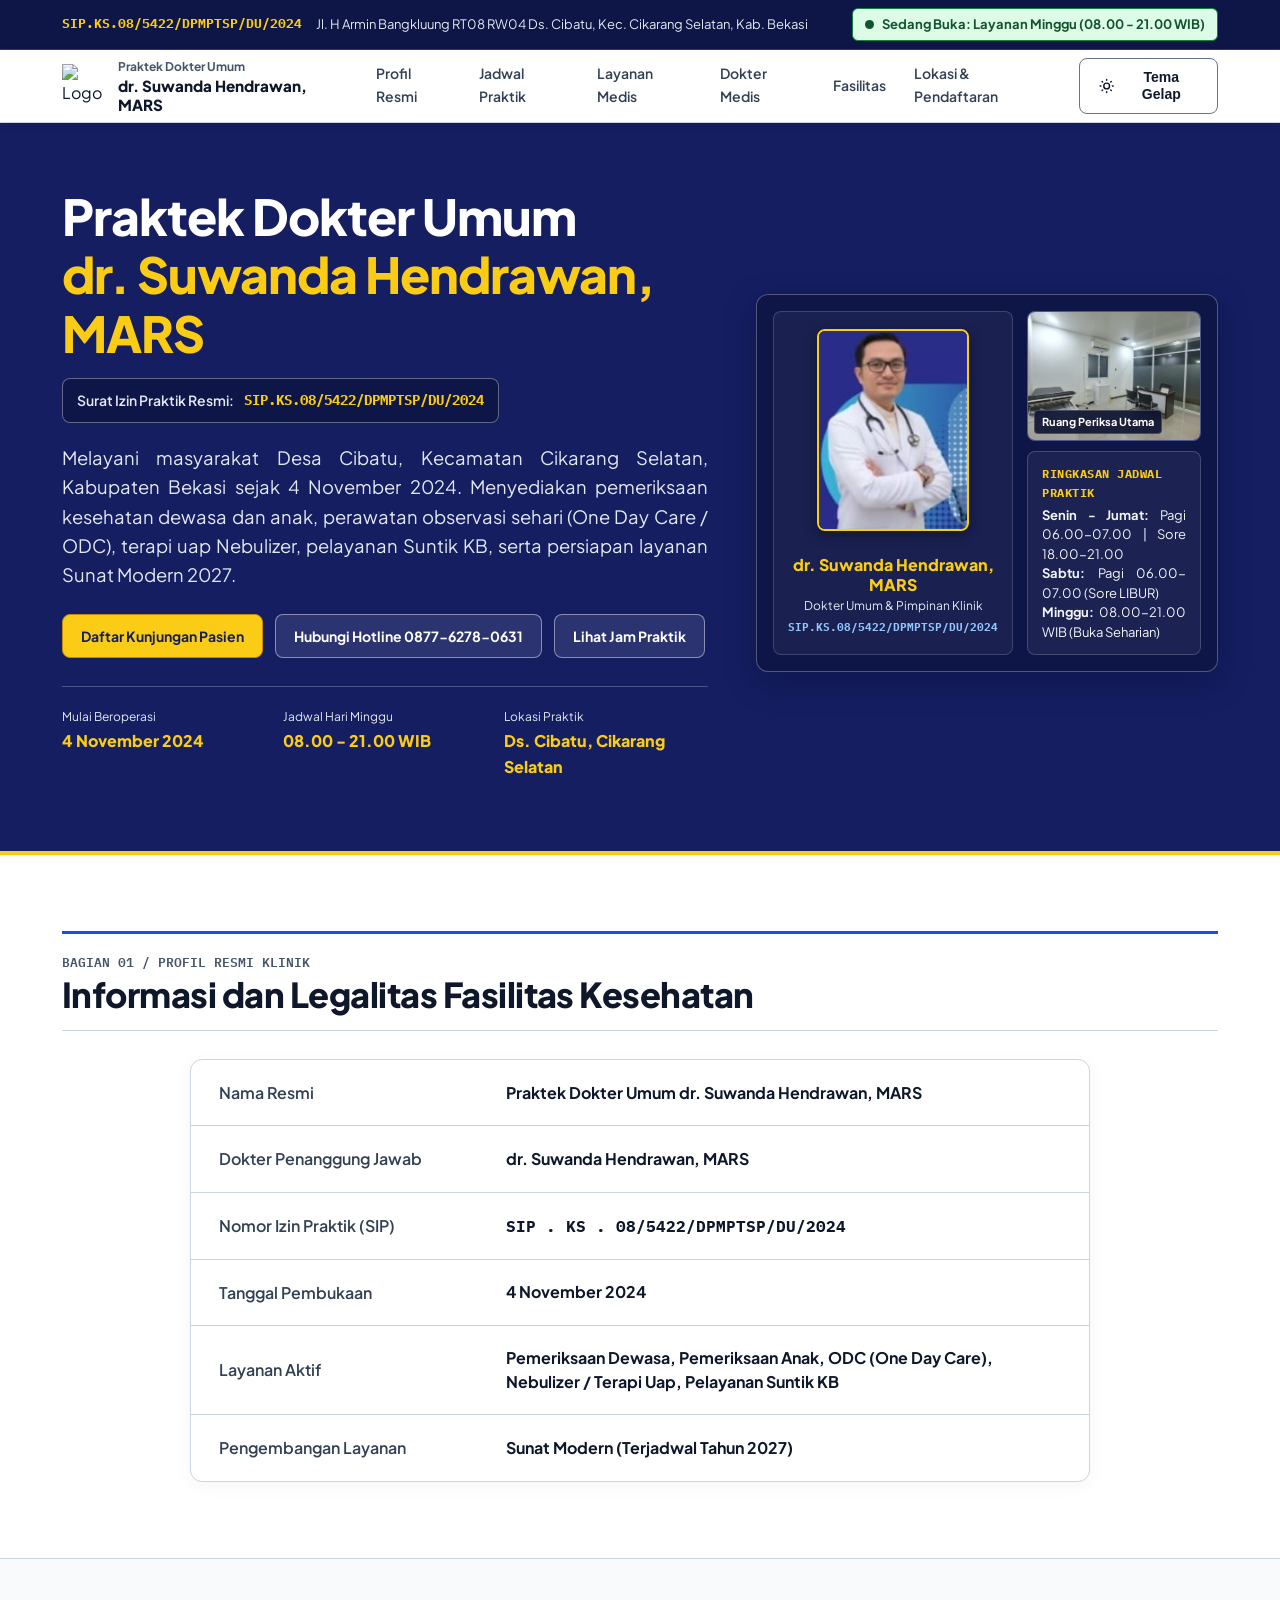
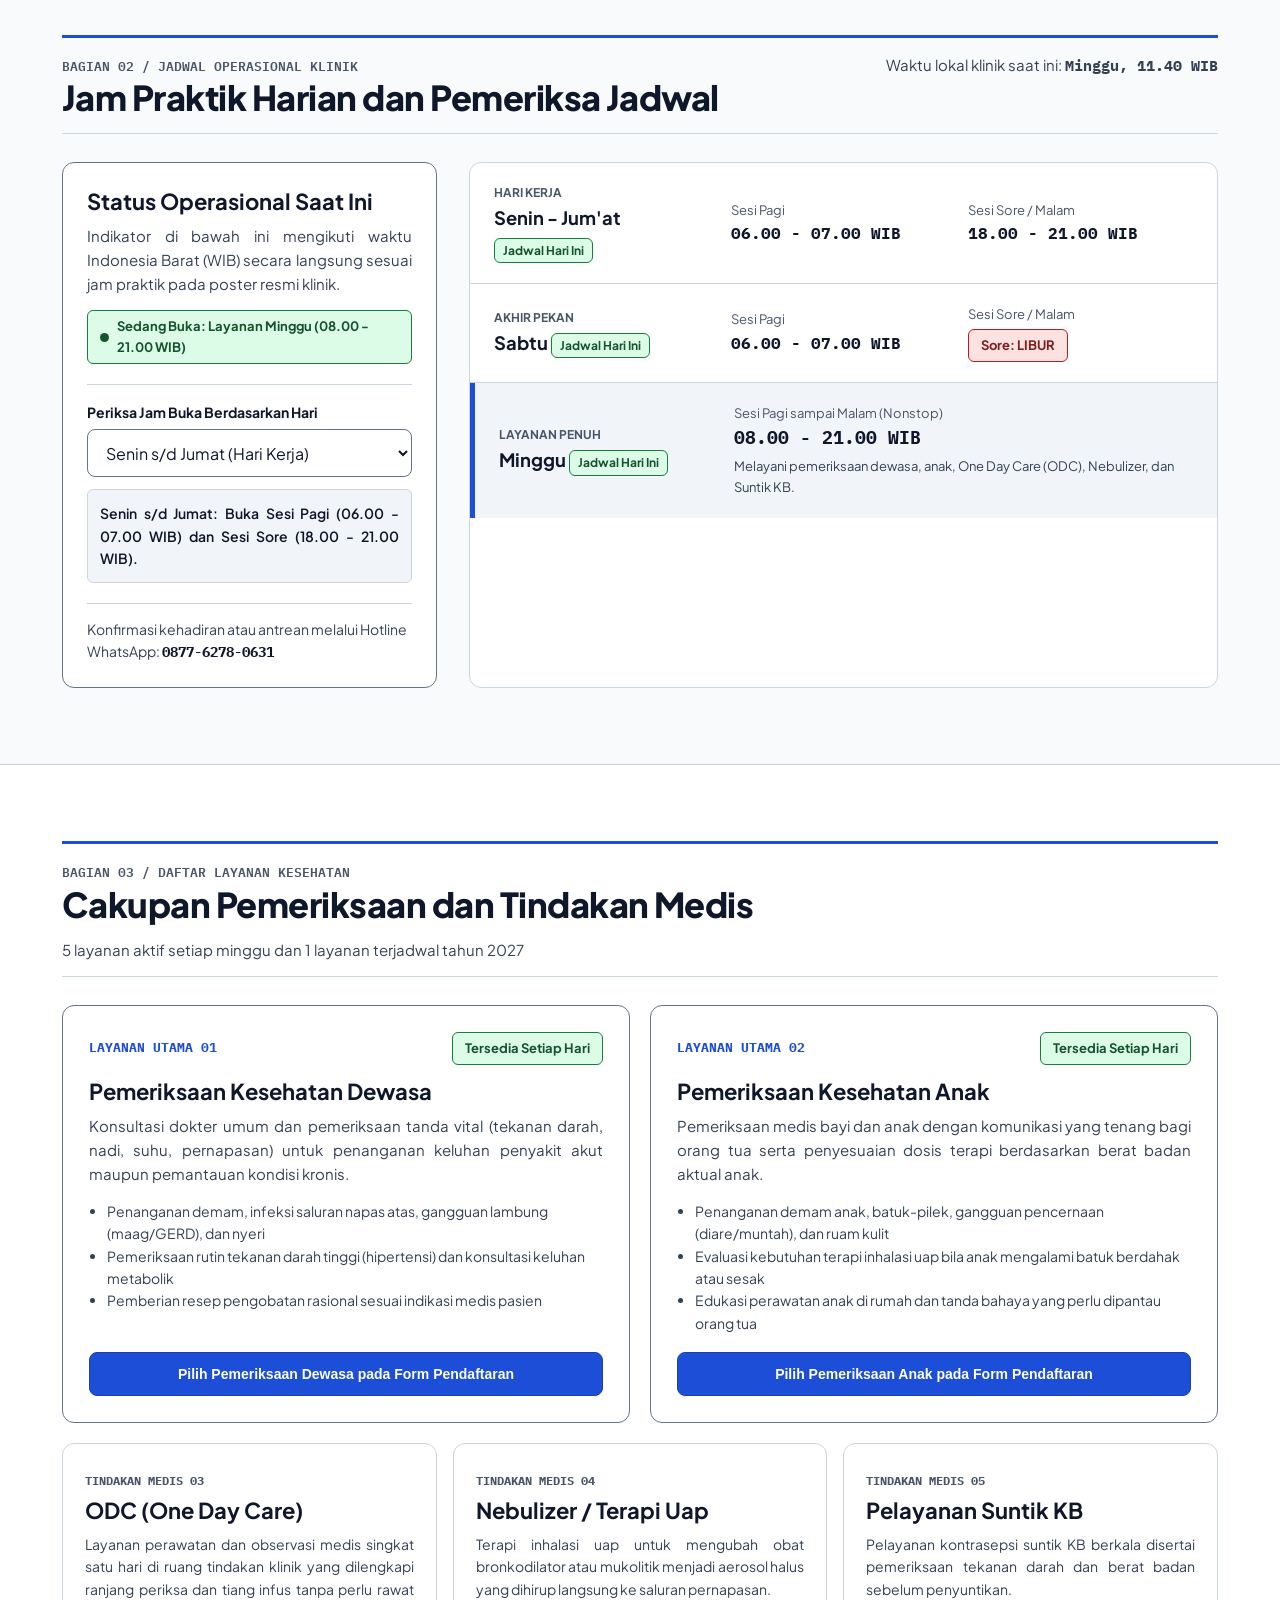
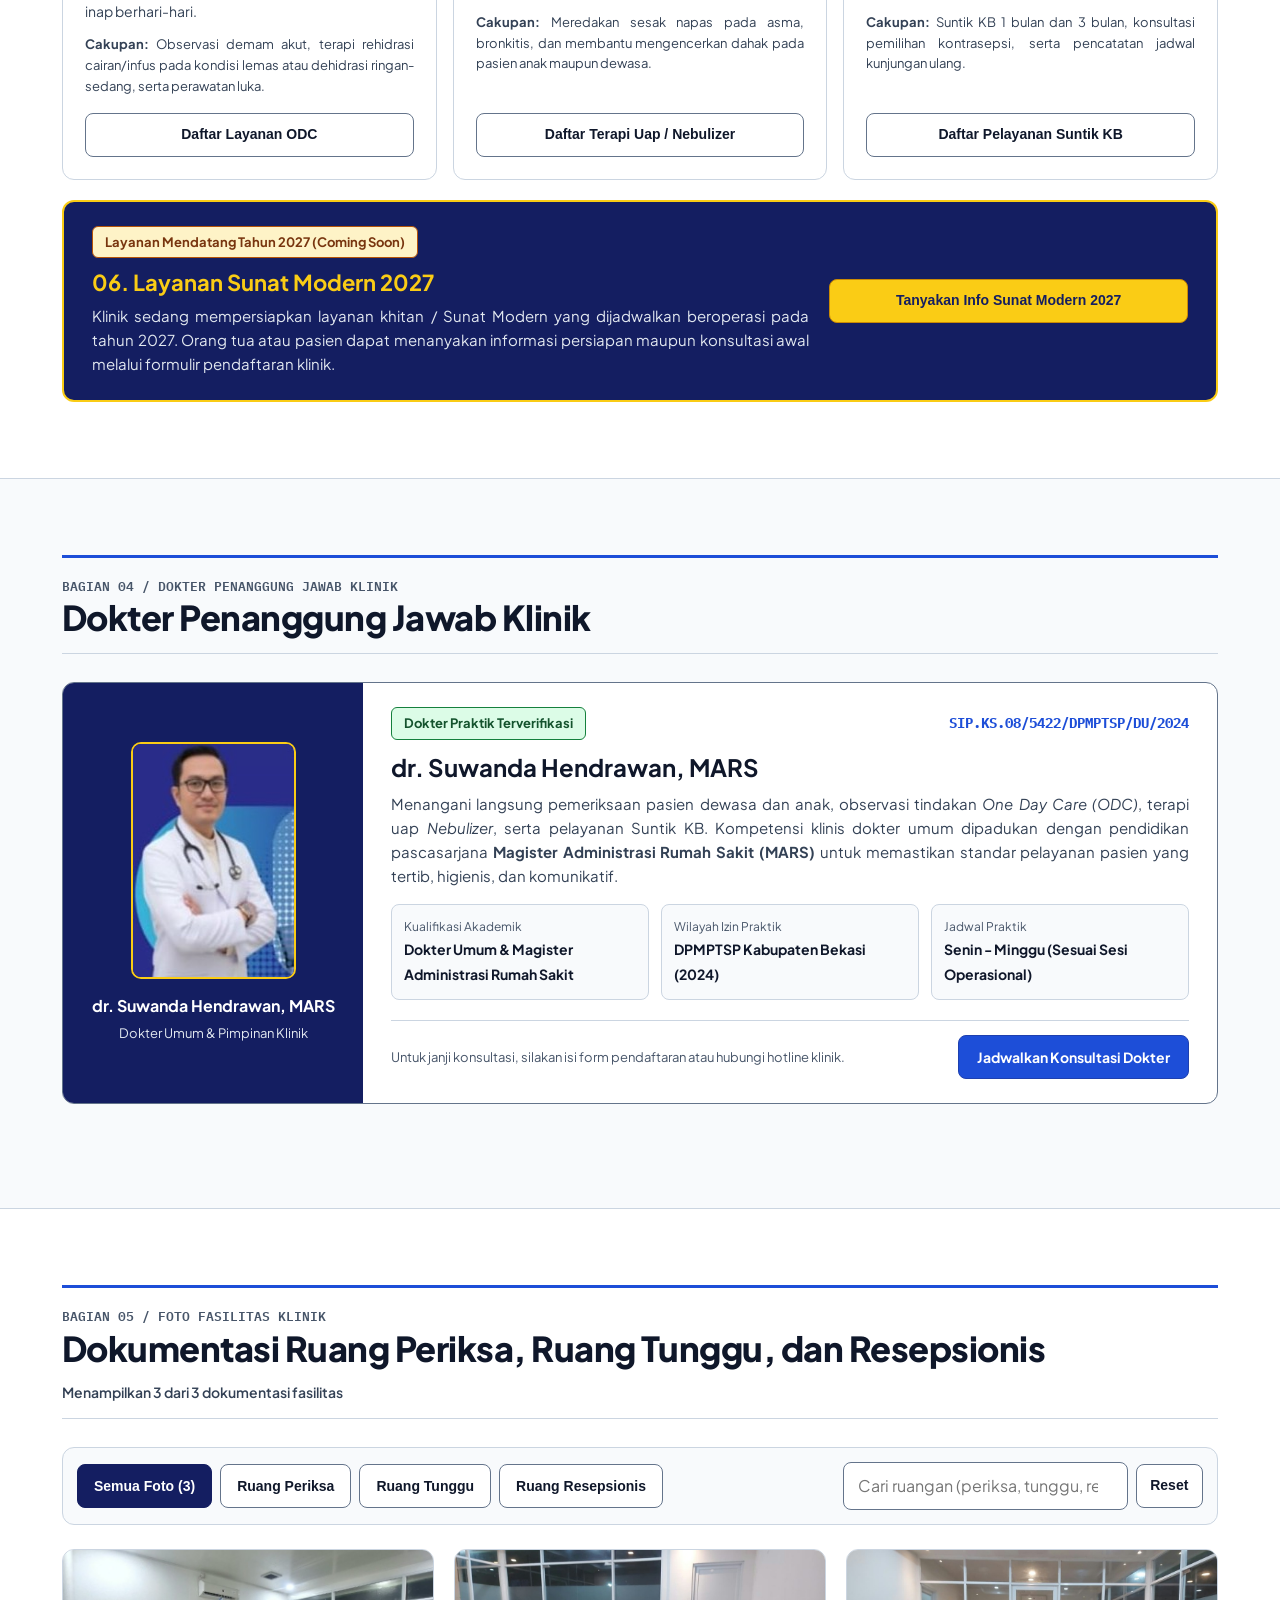
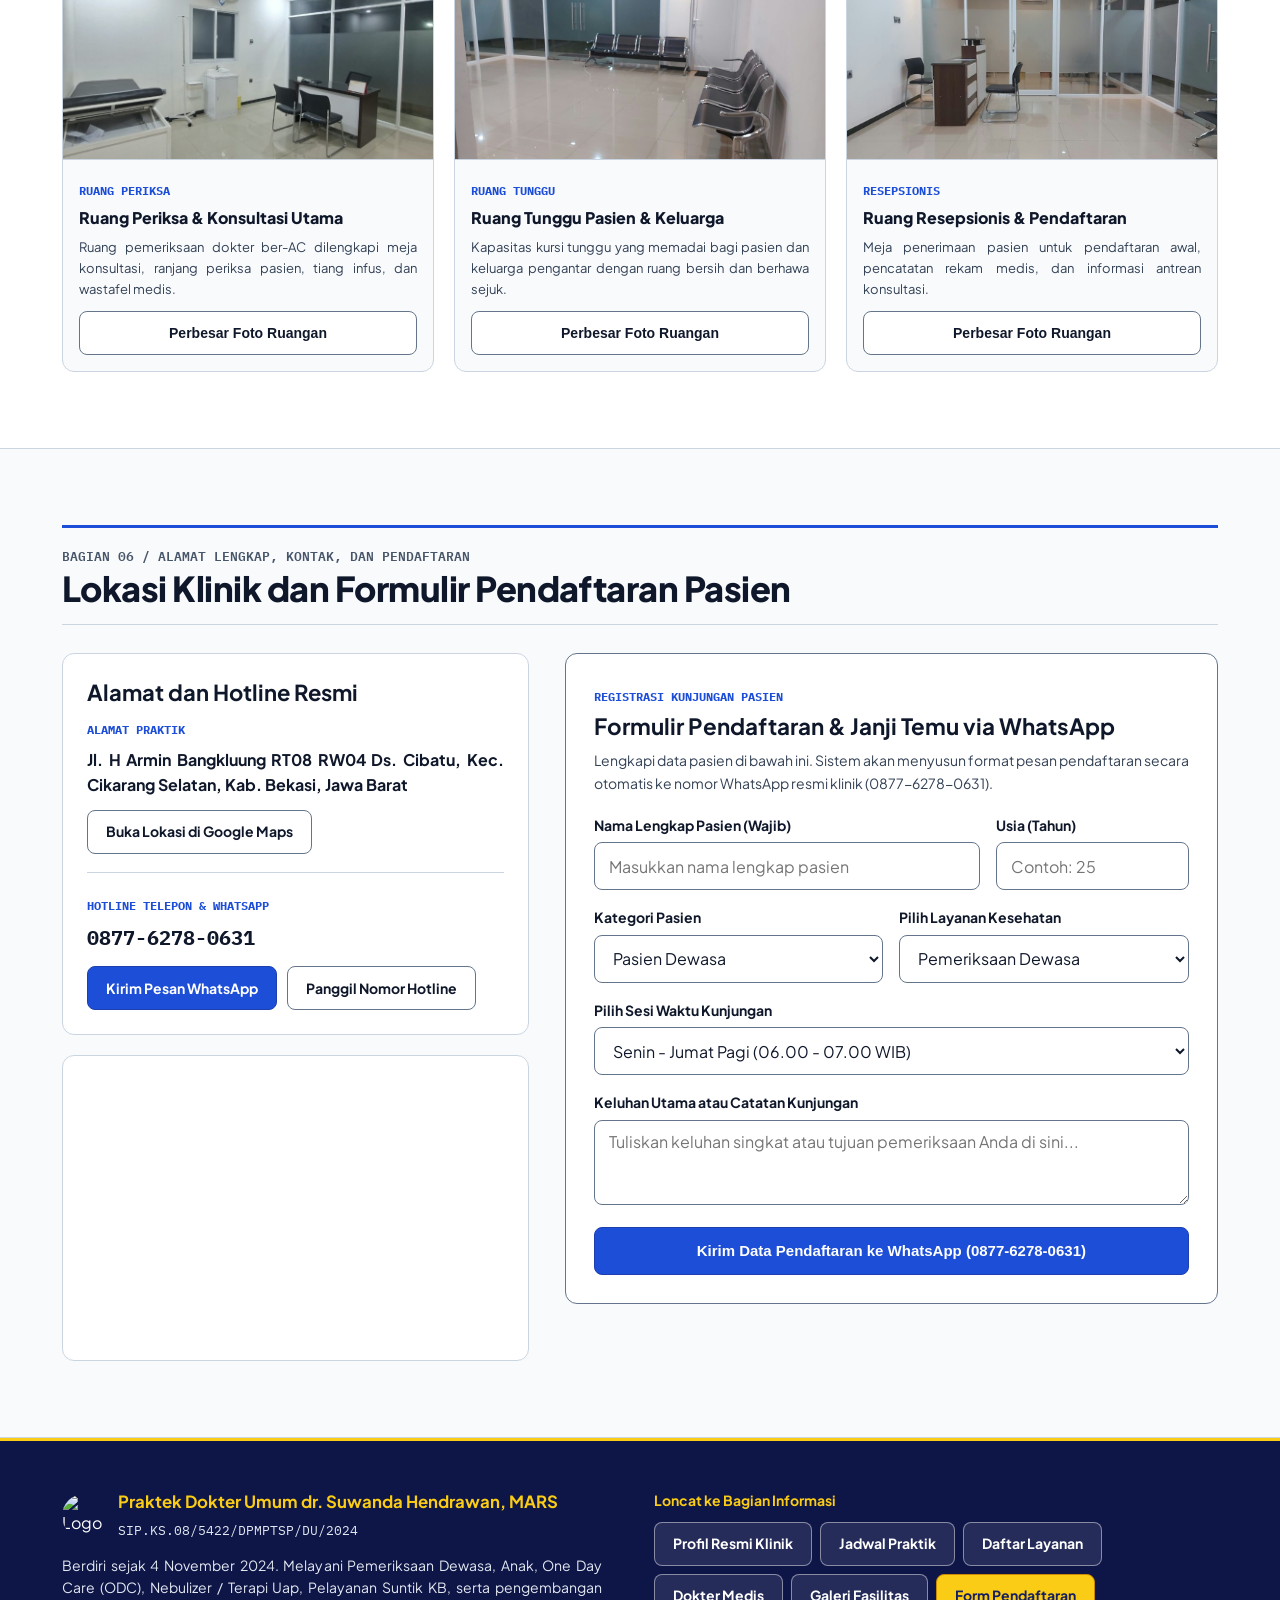
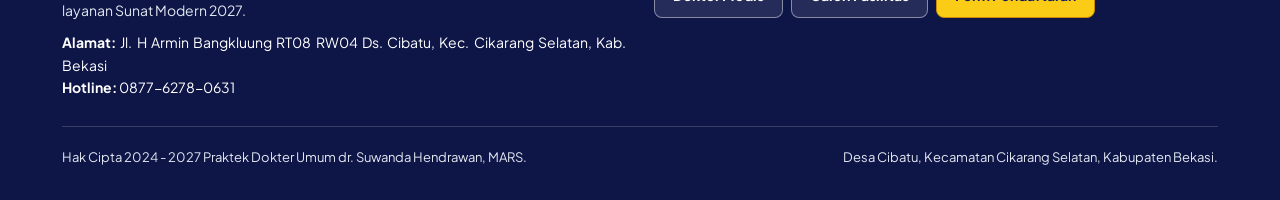
==== commit 160dd566: "Add files via upload" ====
--- a/index.html
+++ b/index.html
@@ -6,7 +6,7 @@
   <title>Praktek Dokter Umum dr. Suwanda Hendrawan, MARS | Klinik Cikarang Selatan</title>
   <meta name="description" content="Informasi resmi Praktek Dokter Umum dr. Suwanda Hendrawan, MARS (SIP.KS.08/5422/DPMPTSP/DU/2024) di Desa Cibatu, Cikarang Selatan, Kab. Bekasi. Melayani Pemeriksaan Dewasa, Anak, One Day Care (ODC), Nebulizer, Suntik KB, dan Sunat Modern 2027." />
 
-  <link rel="icon" type="image/svg+xml" href="assets/images/logo-klinik.svg" />
+  <link rel="icon" type="image/png" href="assets/images/logo-klinik.png" />
   <link rel="preconnect" href="https://fonts.googleapis.com" />
   <link rel="preconnect" href="https://fonts.gstatic.com" crossorigin />
   <link href="https://fonts.googleapis.com/css2?family=IBM+Plex+Mono:wght@500;600;700&family=Plus+Jakarta+Sans:wght@400;500;600;700;800&family=Source+Serif+4:opsz,wght@8..60,600;8..60,700&display=swap" rel="stylesheet" />
@@ -39,7 +39,7 @@
   <header class="site-header">
     <div class="container header-inner">
       <a href="#beranda" class="brand-link">
-        <img src="assets/images/logo-klinik.svg" alt="Logo Palang Medis Praktek Dokter Umum dr. Suwanda Hendrawan, MARS" width="44" height="44" />
+        <img src="assets/images/logo-klinik.png" alt="Logo Praktek Dokter Mandiri dr. Suwanda Hendrawan" width="44" height="44" />
         <span>
           <span class="brand-title-sub">Praktek Dokter Umum</span>
           <span class="brand-title-main">dr. Suwanda Hendrawan, MARS</span>
@@ -100,7 +100,7 @@
           </div>
 
           <p class="hero-lead">
-            Melayani masyarakat Desa Cibatu, Kecamatan Cikarang Selatan, Kabupaten Bekasi sejak 20 Oktober 2024. Menyediakan pemeriksaan kesehatan dewasa dan anak, perawatan observasi sehari (One Day Care / ODC), terapi uap Nebulizer, pelayanan Suntik KB, serta persiapan layanan Sunat Modern 2027.
+            Melayani masyarakat Desa Cibatu, Kecamatan Cikarang Selatan, Kabupaten Bekasi sejak 4 November 2024. Menyediakan pemeriksaan kesehatan dewasa dan anak, perawatan observasi sehari (One Day Care / ODC), terapi uap Nebulizer, pelayanan Suntik KB, serta persiapan layanan Sunat Modern 2027.
           </p>
 
           <div class="hero-actions">
@@ -118,7 +118,7 @@
           <div class="hero-facts-strip">
             <div>
               <span class="hero-fact-label">Mulai Beroperasi</span>
-              <span class="hero-fact-value">20 Oktober 2024</span>
+              <span class="hero-fact-value">4 November 2024</span>
             </div>
             <div>
               <span class="hero-fact-label">Jadwal Hari Minggu</span>
@@ -189,7 +189,7 @@
               </tr>
               <tr>
                 <th scope="row">Tanggal Pembukaan</th>
-                <td>20 Oktober 2024</td>
+                <td>4 November 2024</td>
               </tr>
               <tr>
                 <th scope="row">Layanan Aktif</th>
@@ -440,7 +440,7 @@
             <div style="width: 165px; border-radius: 10px; overflow: hidden; border: 2px solid #facc15; margin-bottom: 14px;">
               <img src="assets/images/dr-suwanda.jpg" alt="dr. Suwanda Hendrawan, MARS" width="175" height="233" loading="lazy" />
             </div>
-            <strong style="color: #facc15; font-size: 1.05rem;">dr. Suwanda Hendrawan, MARS</strong>
+            <strong class="doctor-dossier-name">dr. Suwanda Hendrawan, MARS</strong>
             <span style="font-size: 0.8125rem; color: #e2e8f0; margin-top: 4px;">Dokter Umum &amp; Pimpinan Klinik</span>
           </div>
 
@@ -748,14 +748,14 @@
       <div class="footer-grid">
         <div>
           <div style="display: flex; align-items: center; gap: 12px; margin-bottom: 12px;">
-            <img src="assets/images/logo-klinik.svg" alt="Logo Praktek Dokter Umum dr. Suwanda Hendrawan, MARS" width="44" height="44" style="background-color: #ffffff; padding: 5px; border-radius: 6px;" />
+            <img src="assets/images/logo-klinik.png" alt="Logo Praktek Dokter Mandiri dr. Suwanda Hendrawan" width="44" height="44" style="border-radius: 50%;" />
             <div>
               <strong style="display: block; font-size: 1.05rem; color: #facc15;">Praktek Dokter Umum dr. Suwanda Hendrawan, MARS</strong>
               <span class="font-mono-code" style="font-size: 0.8125rem; color: #e2e8f0;">SIP.KS.08/5422/DPMPTSP/DU/2024</span>
             </div>
           </div>
           <p style="margin: 0 0 10px 0; font-size: 0.875rem; color: #e2e8f0; max-width: 54ch;">
-            Berdiri sejak 20 Oktober 2024. Melayani Pemeriksaan Dewasa, Anak, One Day Care (ODC), Nebulizer / Terapi Uap, Pelayanan Suntik KB, serta pengembangan layanan Sunat Modern 2027.
+            Berdiri sejak 4 November 2024. Melayani Pemeriksaan Dewasa, Anak, One Day Care (ODC), Nebulizer / Terapi Uap, Pelayanan Suntik KB, serta pengembangan layanan Sunat Modern 2027.
           </p>
           <p style="margin: 0; font-size: 0.875rem; color: #ffffff;">
             <strong>Alamat:</strong> Jl. H Armin Bangkluung RT08 RW04 Ds. Cibatu, Kec. Cikarang Selatan, Kab. Bekasi<br />
--- a/assets/css/style.css
+++ b/assets/css/style.css
@@ -1829,3 +1829,9 @@
     background-color: #1e40af;
   }
 }
+/* Teks rata kiri-kanan di semua ukuran layar */
+p {
+  text-align: justify;
+  text-justify: inter-word;
+  hyphens: auto;
+}
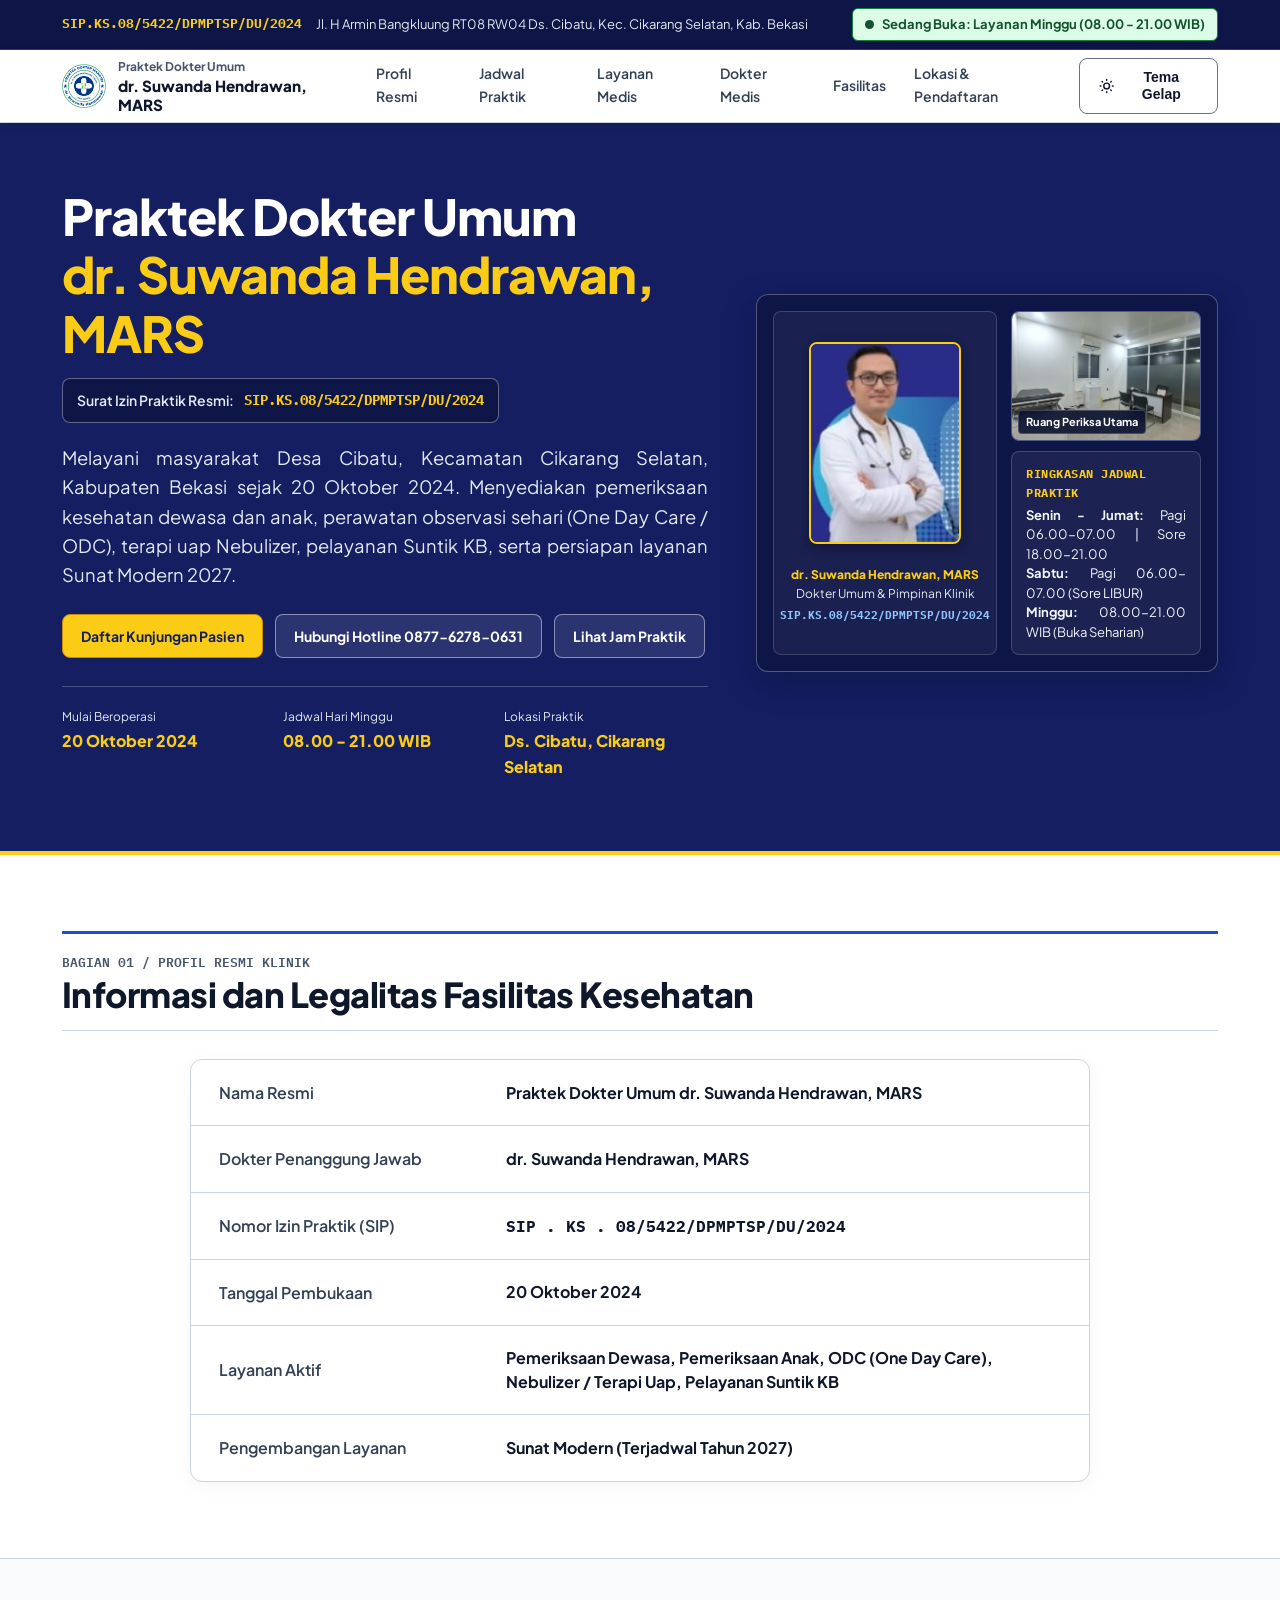
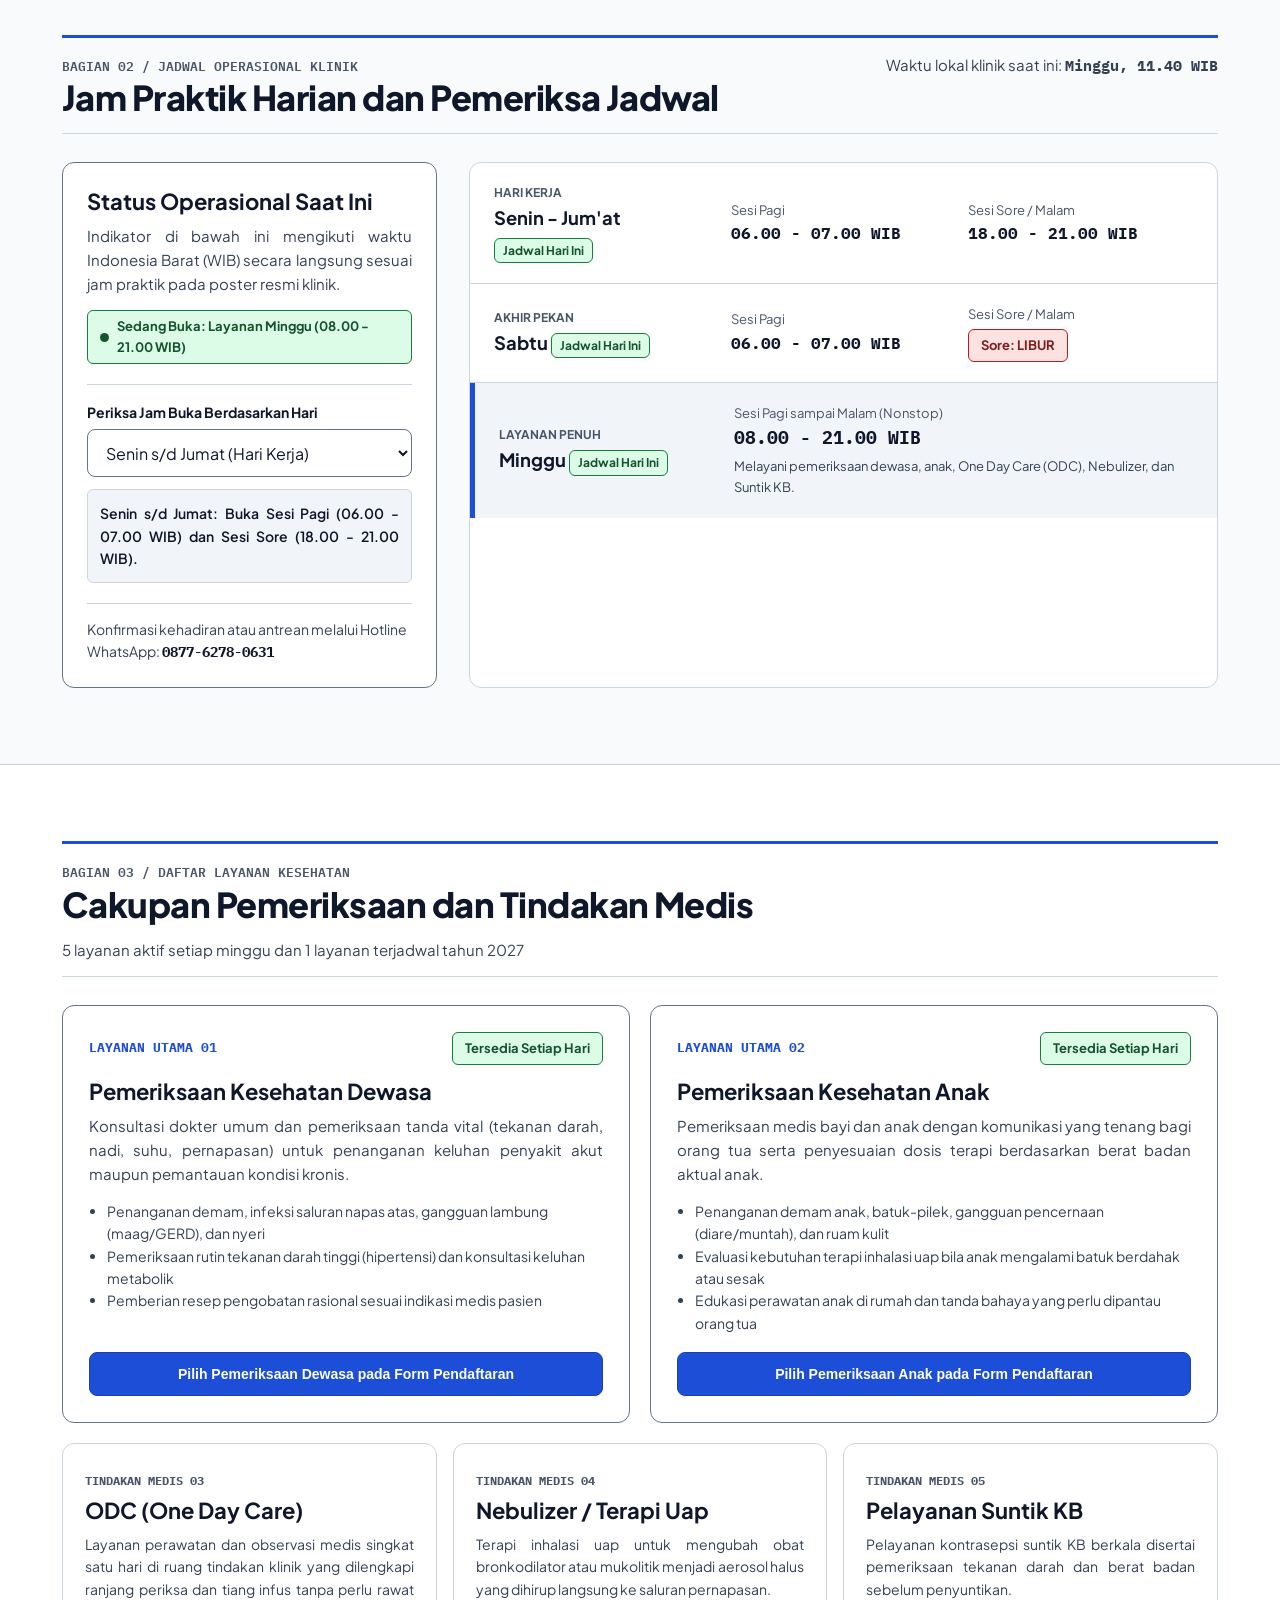
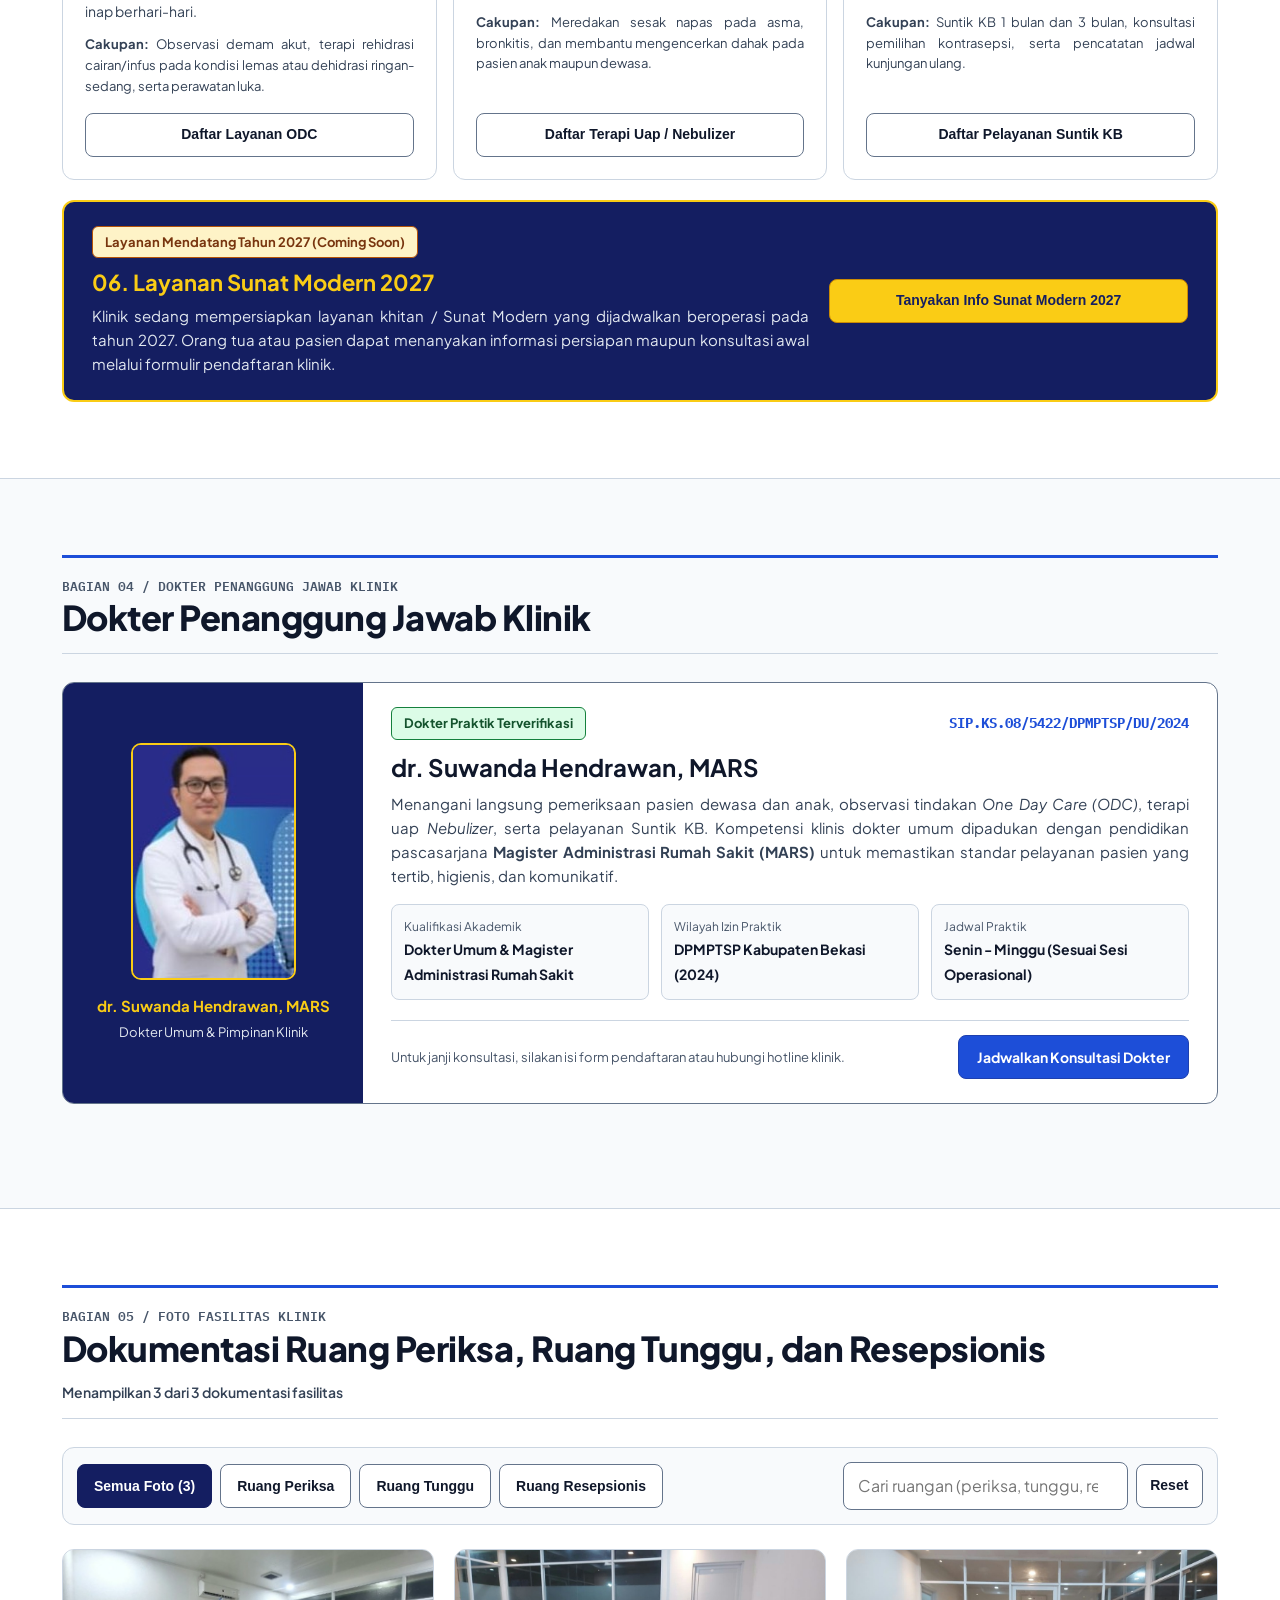
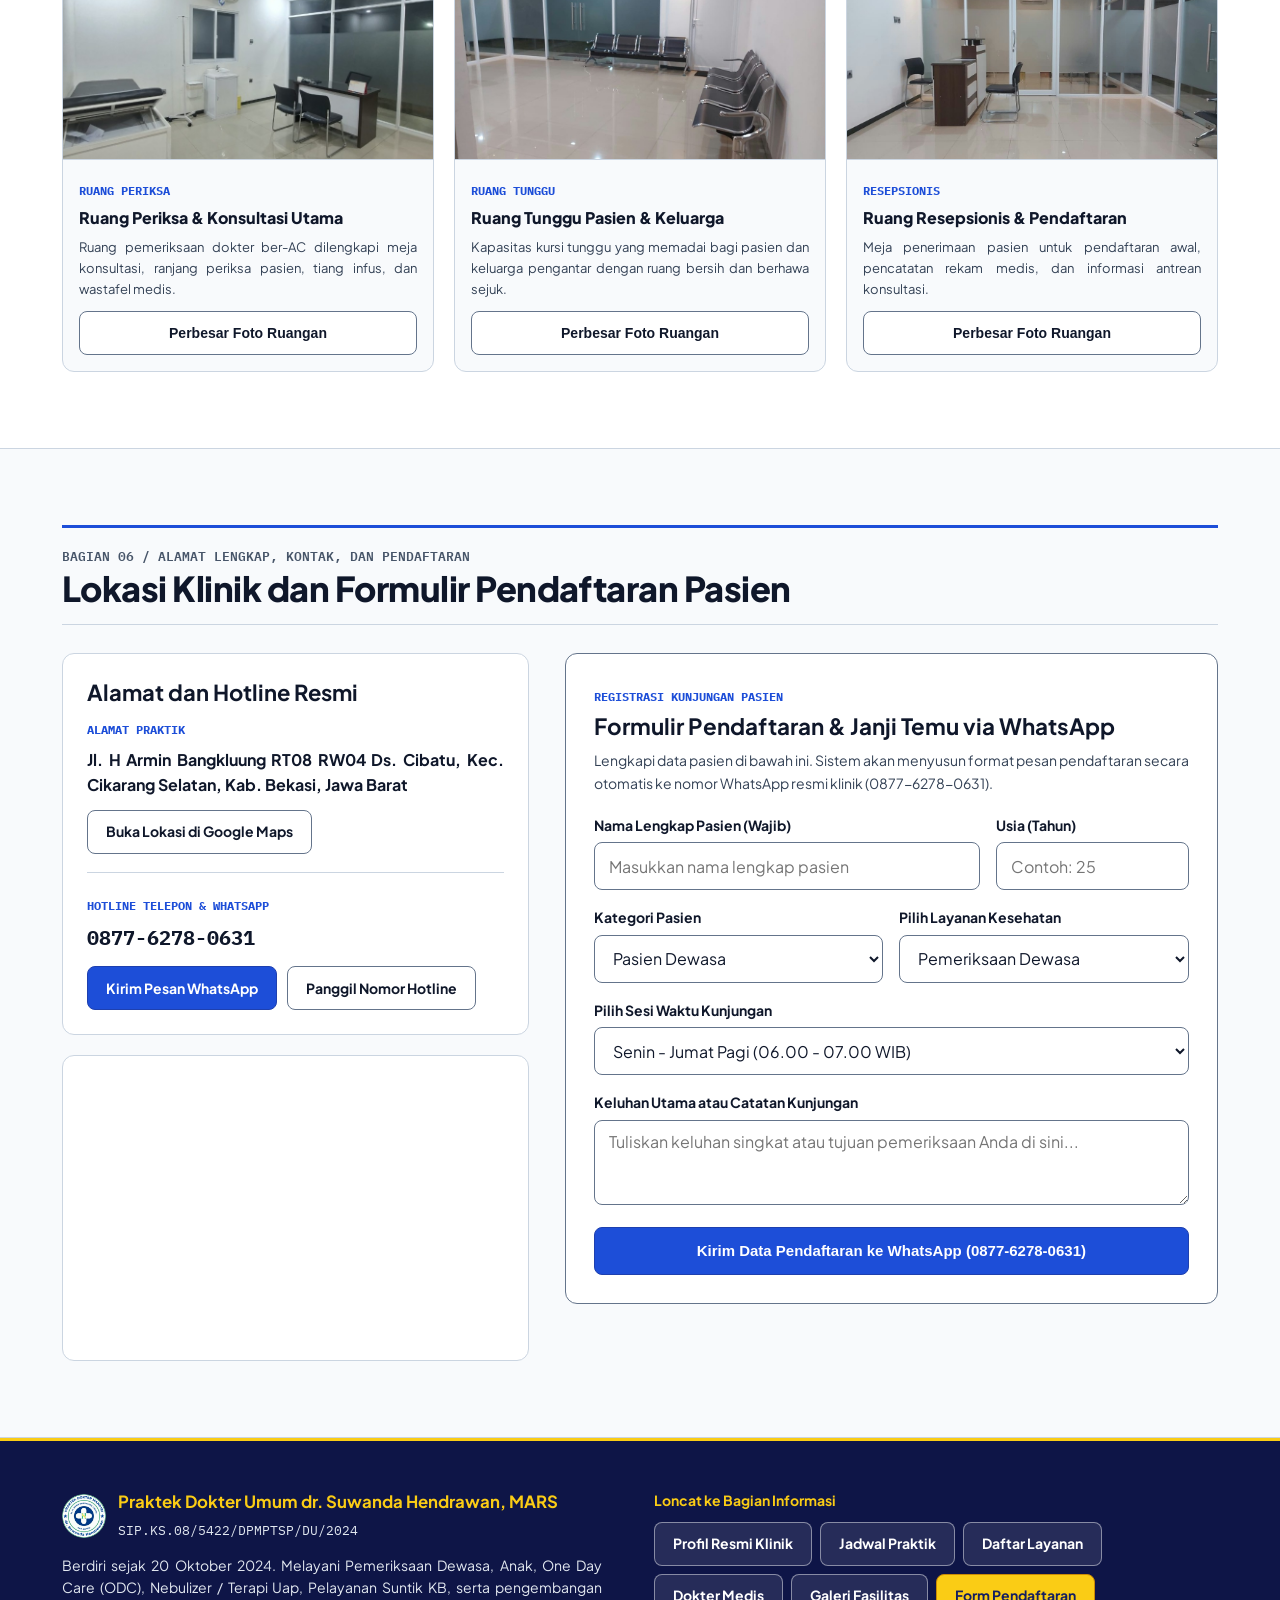
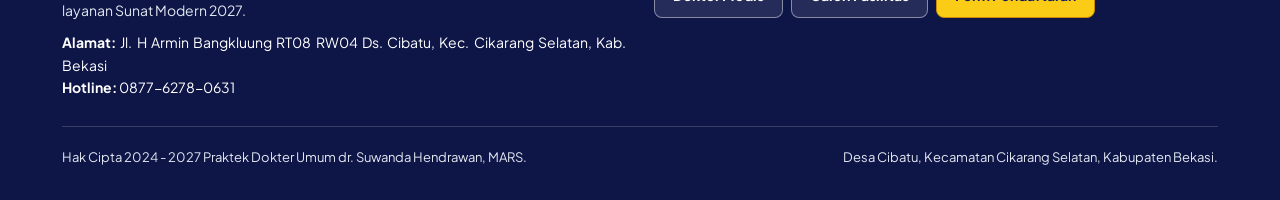
==== commit 5646f1e9: "Add files via upload" ====
--- a/index.html
+++ b/index.html
@@ -100,7 +100,7 @@
           </div>
 
           <p class="hero-lead">
-            Melayani masyarakat Desa Cibatu, Kecamatan Cikarang Selatan, Kabupaten Bekasi sejak 4 November 2024. Menyediakan pemeriksaan kesehatan dewasa dan anak, perawatan observasi sehari (One Day Care / ODC), terapi uap Nebulizer, pelayanan Suntik KB, serta persiapan layanan Sunat Modern 2027.
+            Melayani masyarakat Desa Cibatu, Kecamatan Cikarang Selatan, Kabupaten Bekasi sejak 20 Oktober 2024. Menyediakan pemeriksaan kesehatan dewasa dan anak, perawatan observasi sehari (One Day Care / ODC), terapi uap Nebulizer, pelayanan Suntik KB, serta persiapan layanan Sunat Modern 2027.
           </p>
 
           <div class="hero-actions">
@@ -118,7 +118,7 @@
           <div class="hero-facts-strip">
             <div>
               <span class="hero-fact-label">Mulai Beroperasi</span>
-              <span class="hero-fact-value">4 November 2024</span>
+              <span class="hero-fact-value">20 Oktober 2024</span>
             </div>
             <div>
               <span class="hero-fact-label">Jadwal Hari Minggu</span>
@@ -189,7 +189,7 @@
               </tr>
               <tr>
                 <th scope="row">Tanggal Pembukaan</th>
-                <td>4 November 2024</td>
+                <td>20 Oktober 2024</td>
               </tr>
               <tr>
                 <th scope="row">Layanan Aktif</th>
@@ -622,7 +622,7 @@
                 <p style="margin: 6px 0 12px 0; font-size: 1rem; font-weight: 700; color: var(--text-primary);">
                   Jl. H Armin Bangkluung RT08 RW04 Ds. Cibatu, Kec. Cikarang Selatan, Kab. Bekasi, Jawa Barat
                 </p>
-                <a href="https://www.google.com/maps/search/?api=1&amp;query=Jl.+H+Armin+Bangkluung+RT08+RW04+Ds.+Cibatu+Kec.+Cikarang+Selatan+Kab.+Bekasi" target="_blank" rel="noopener noreferrer" class="btn btn-outline">
+                <a href="https://maps.app.goo.gl/uakPrGe6kLYXbSrk6" target="_blank" rel="noopener noreferrer" class="btn btn-outline">
                   Buka Lokasi di Google Maps
                 </a>
               </div>
@@ -645,8 +645,8 @@
 
             <div style="background-color: var(--bg-surface); border: 1.5px solid var(--border-subtle); border-radius: 12px; padding: 12px;">
               <iframe
-                title="Peta lokasi Desa Cibatu, Kecamatan Cikarang Selatan, Kabupaten Bekasi"
-                src="https://www.google.com/maps?q=Desa+Cibatu,+Kec.+Cikarang+Selatan,+Kab.+Bekasi&amp;output=embed"
+                title="Peta lokasi Klinik dr. Suwanda Hendrawan, Desa Cibatu, Cikarang Selatan"
+                src="https://www.google.com/maps?q=-6.3247973,107.1648263&amp;z=17&amp;output=embed"
                 width="600"
                 height="300"
                 style="width: 100%; height: 280px; border: 0; border-radius: 8px;"
@@ -755,7 +755,7 @@
             </div>
           </div>
           <p style="margin: 0 0 10px 0; font-size: 0.875rem; color: #e2e8f0; max-width: 54ch;">
-            Berdiri sejak 4 November 2024. Melayani Pemeriksaan Dewasa, Anak, One Day Care (ODC), Nebulizer / Terapi Uap, Pelayanan Suntik KB, serta pengembangan layanan Sunat Modern 2027.
+            Berdiri sejak 20 Oktober 2024. Melayani Pemeriksaan Dewasa, Anak, One Day Care (ODC), Nebulizer / Terapi Uap, Pelayanan Suntik KB, serta pengembangan layanan Sunat Modern 2027.
           </p>
           <p style="margin: 0; font-size: 0.875rem; color: #ffffff;">
             <strong>Alamat:</strong> Jl. H Armin Bangkluung RT08 RW04 Ds. Cibatu, Kec. Cikarang Selatan, Kab. Bekasi<br />
--- a/assets/css/style.css
+++ b/assets/css/style.css
@@ -682,7 +682,7 @@
 @media (min-width: 768px) {
   .hero-visual-mosaic {
     display: grid;
-    grid-template-columns: 5fr 7fr;
+    grid-template-columns: 13fr 11fr;
     gap: 14px;
     align-items: stretch;
   }
@@ -704,7 +704,7 @@
     align-items: center;
     text-align: center;
     justify-content: center;
-    padding: 16px 14px;
+    padding: 16px 8px;
   }
 }
 
@@ -747,26 +747,27 @@
   flex-direction: column;
   gap: 3px;
   min-width: 0;
+  flex: 1 1 0;
+  container-type: inline-size;
 }
 
 @media (min-width: 768px) {
   .hero-doctor-info {
     margin-top: 10px;
     align-items: center;
+    flex: 0 0 auto;
+    width: 100%;
   }
 }
 
 .hero-doctor-name {
-  font-size: 0.9375rem;
+  font-size: 0.8125rem;
   font-weight: 800;
   color: var(--accent-gold);
   line-height: 1.25;
-}
-
-@media (min-width: 768px) {
-  .hero-doctor-name {
-    font-size: 1rem;
-  }
+  /* Nama dan gelar (MARS) selalu satu baris; ukuran huruf menyesuaikan lebar kartu */
+  white-space: nowrap;
+  font-size: clamp(0.7rem, 5.8cqw, 1rem);
 }
 
 .hero-doctor-role {
@@ -1306,12 +1307,19 @@
 .doctor-dossier-aside {
   background-color: var(--bg-navy);
   color: var(--text-on-navy);
-  padding: 28px;
+  padding: 28px 16px;
+  container-type: inline-size;
   display: flex;
   flex-direction: column;
   align-items: center;
   text-align: center;
   justify-content: center;
+}
+
+.doctor-dossier-name {
+  color: #facc15;
+  white-space: nowrap;
+  font-size: clamp(0.8rem, 5.6cqw, 1.05rem);
 }
 
 .doctor-dossier-body {
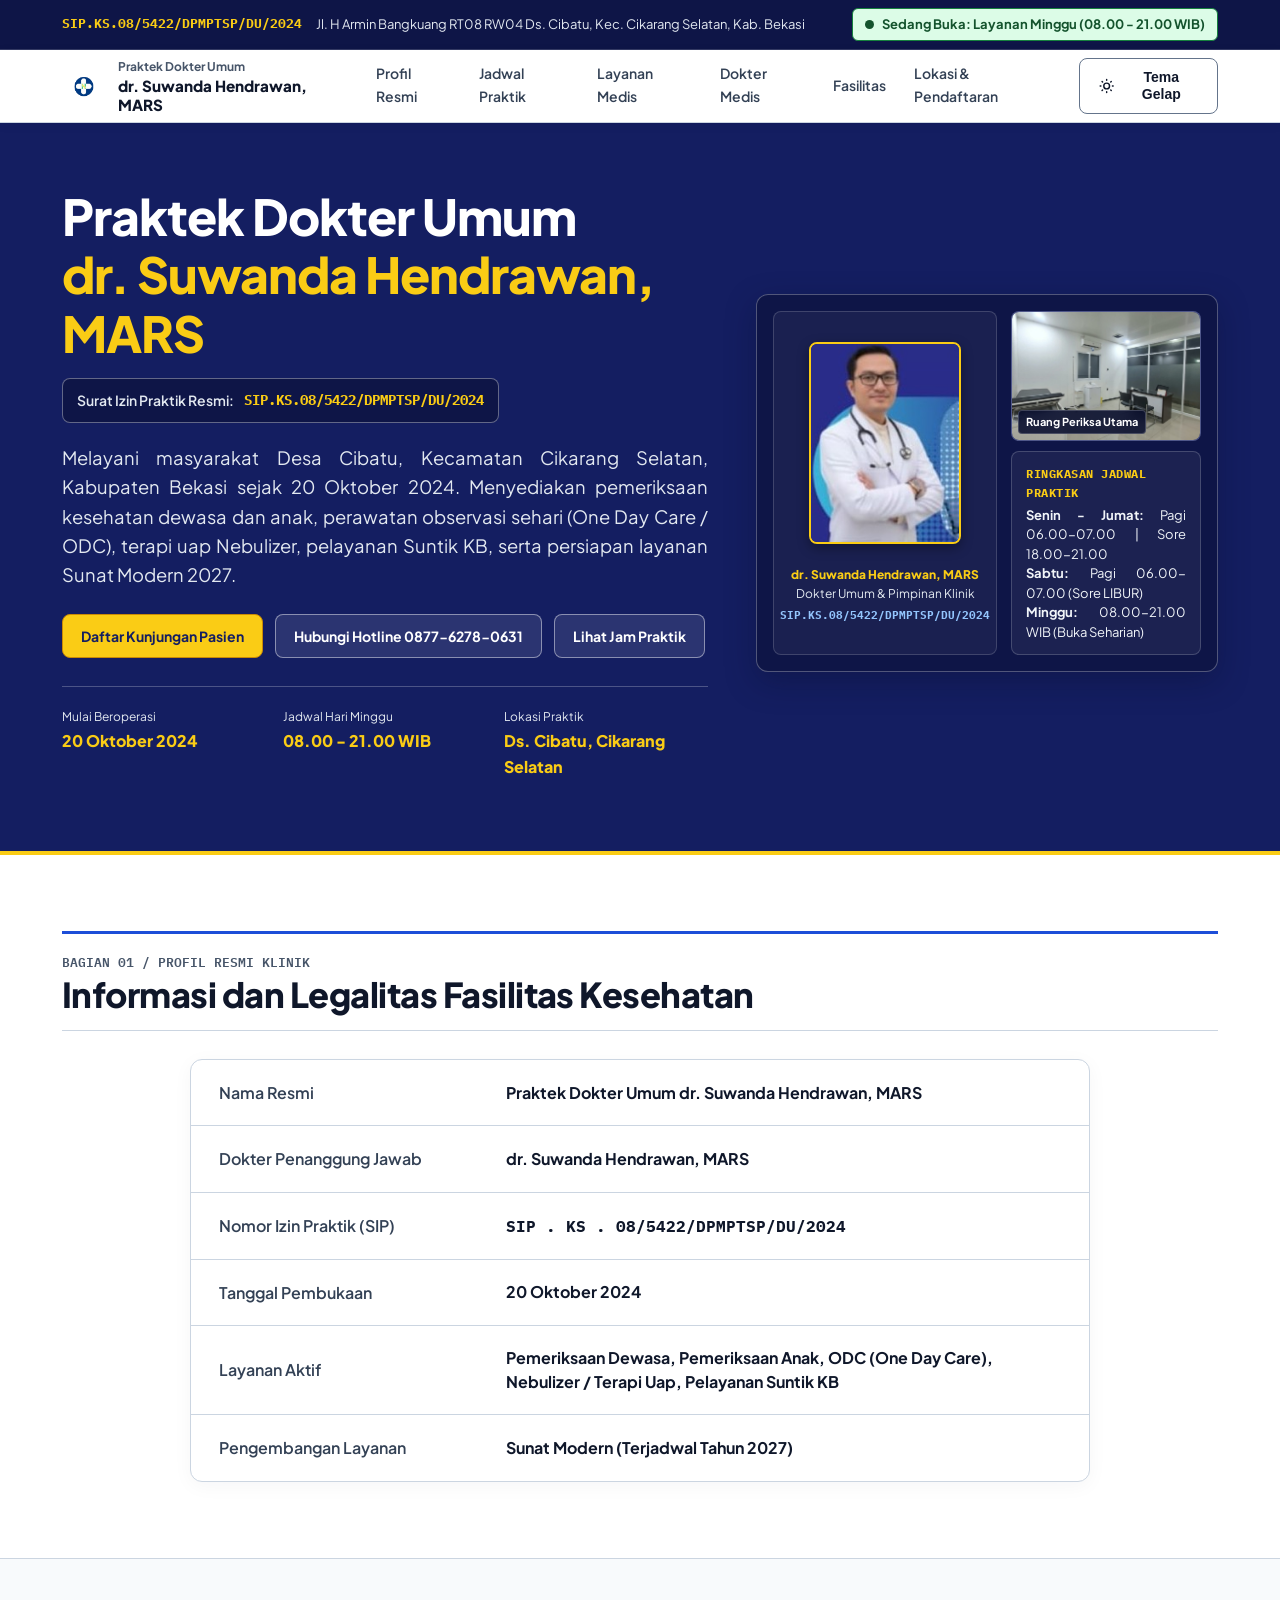
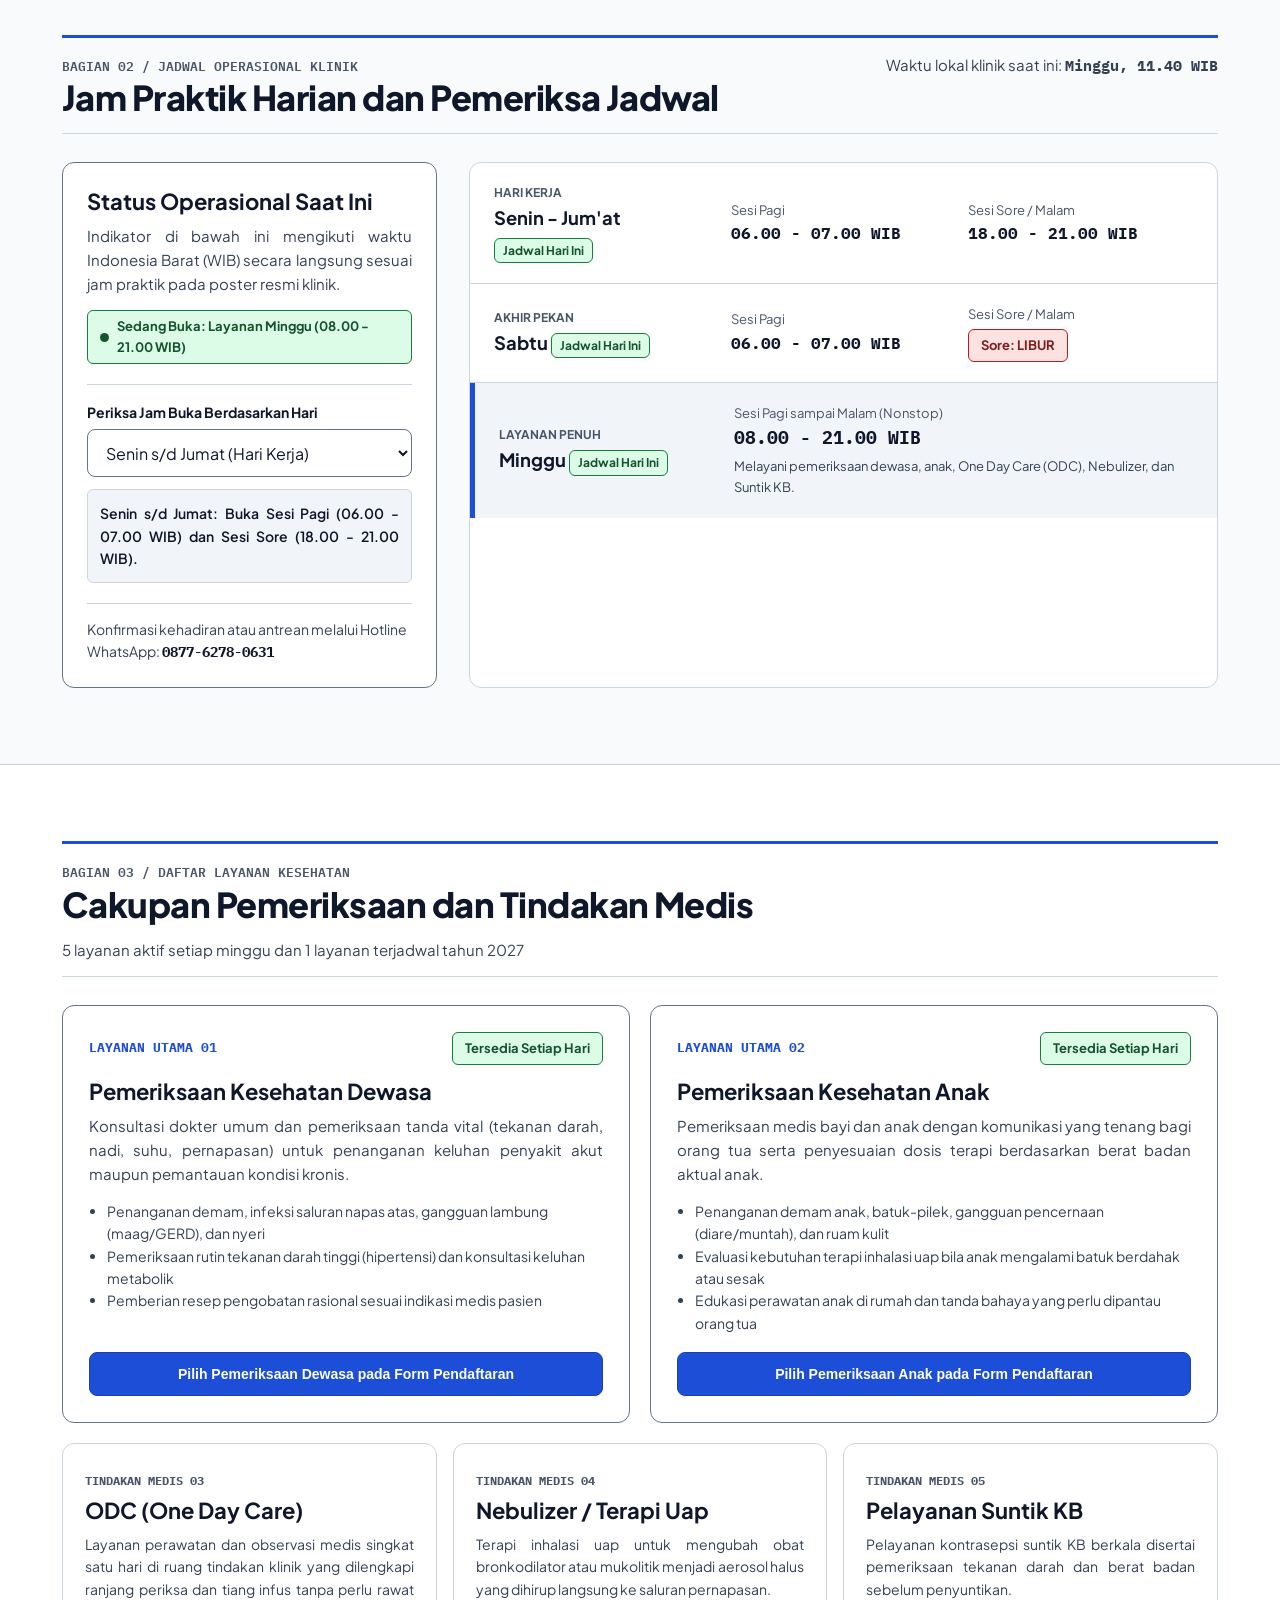
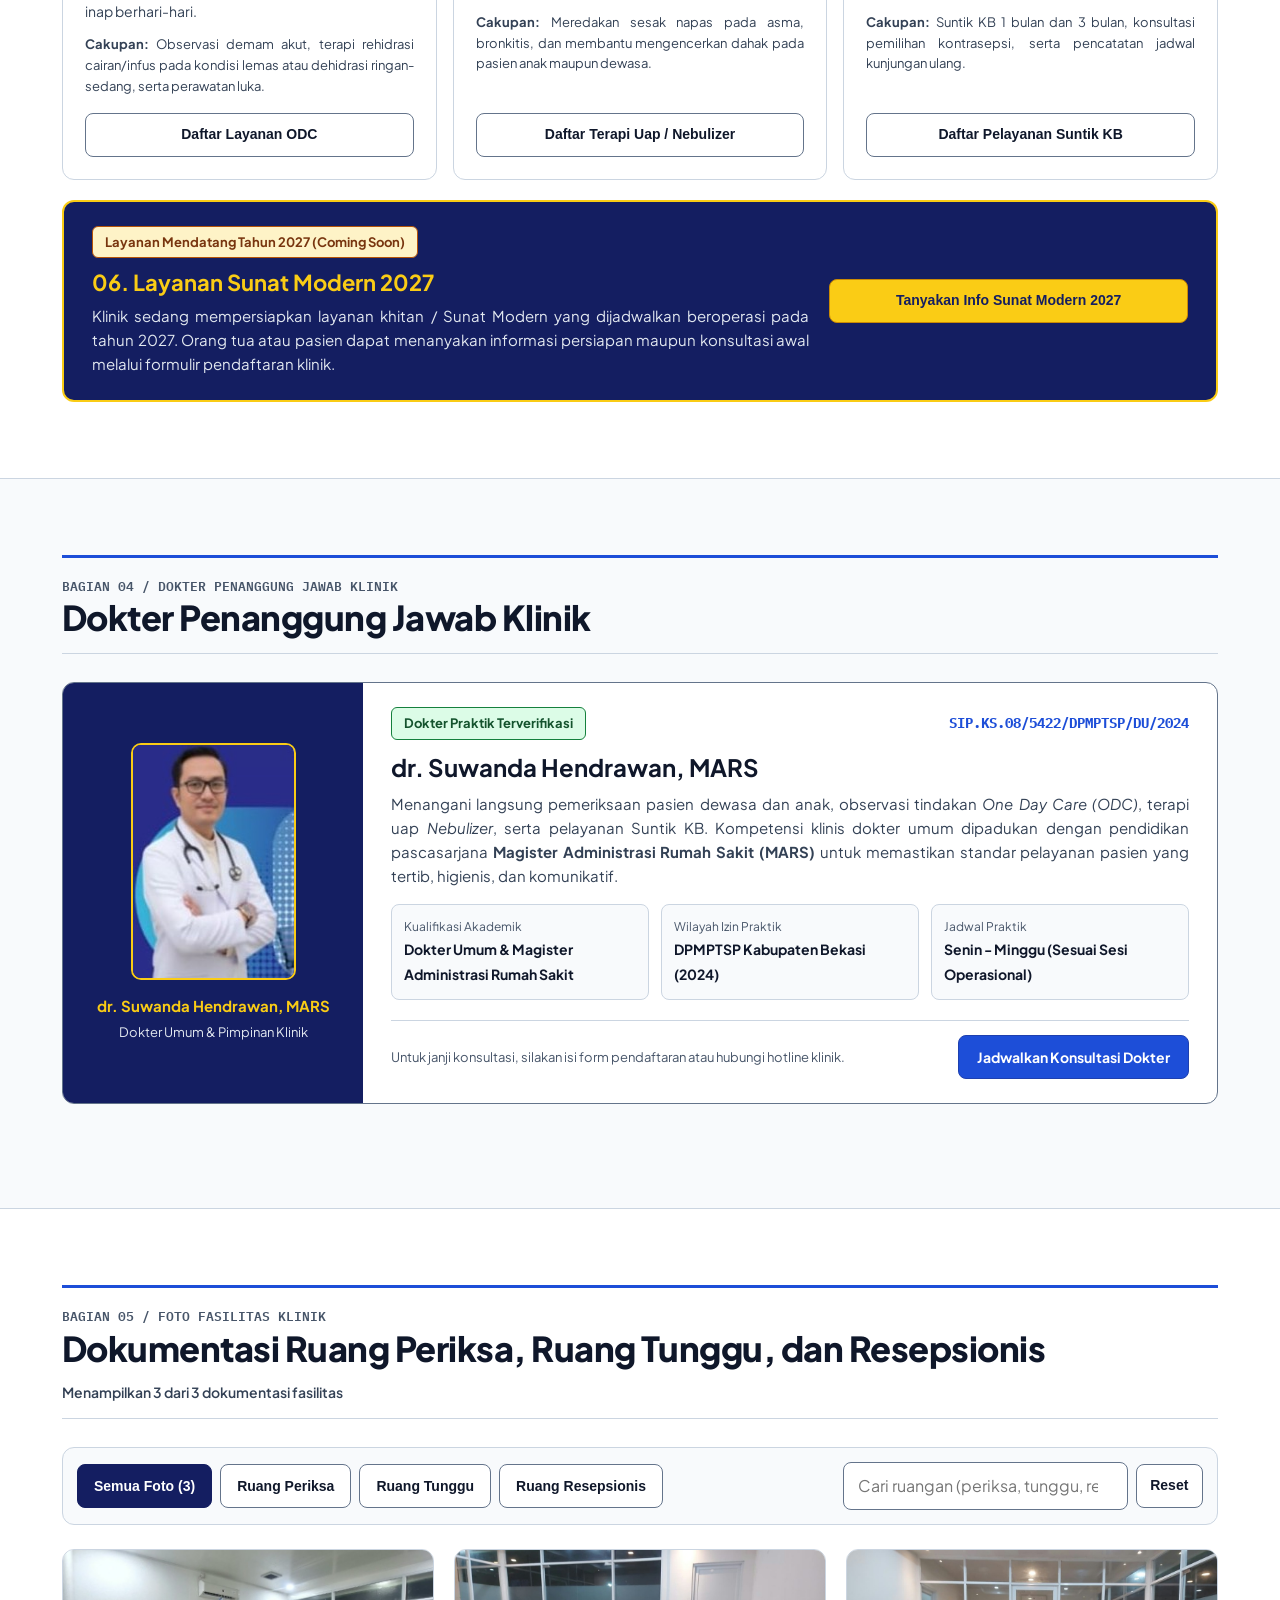
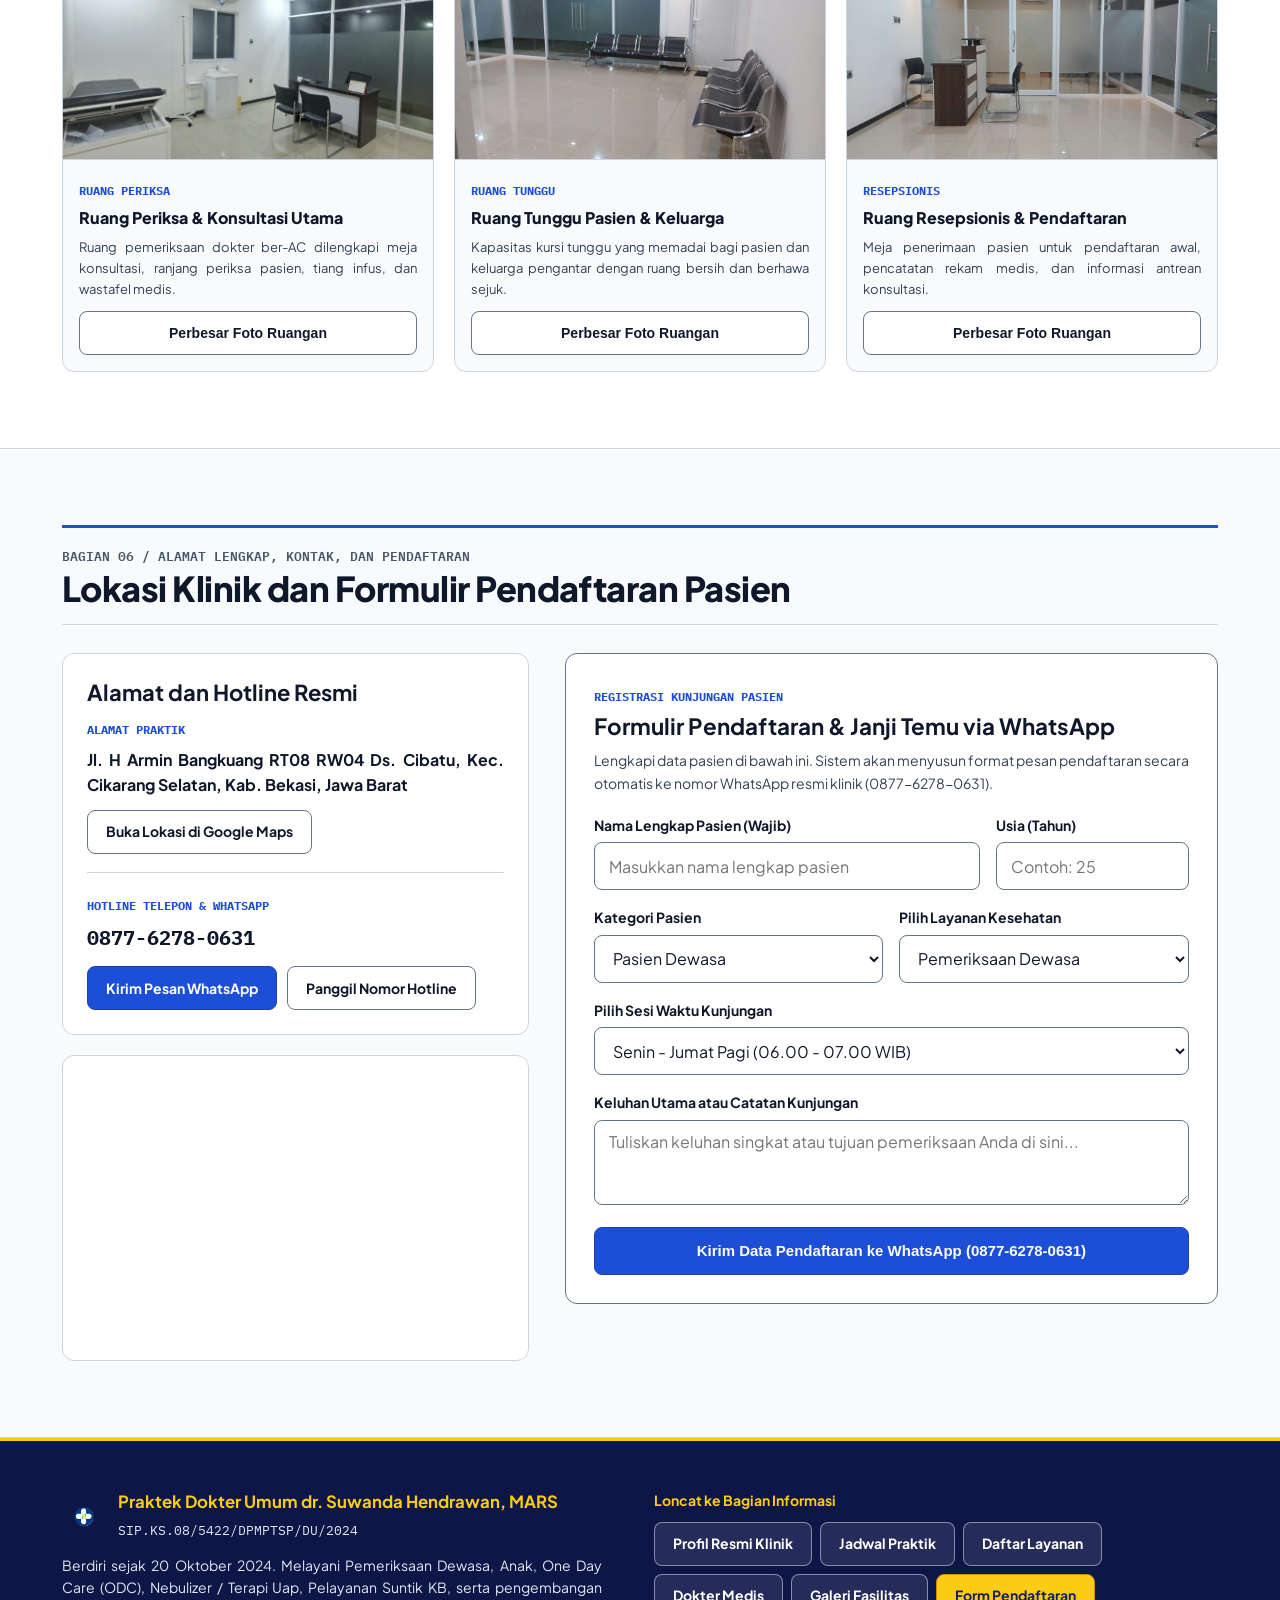
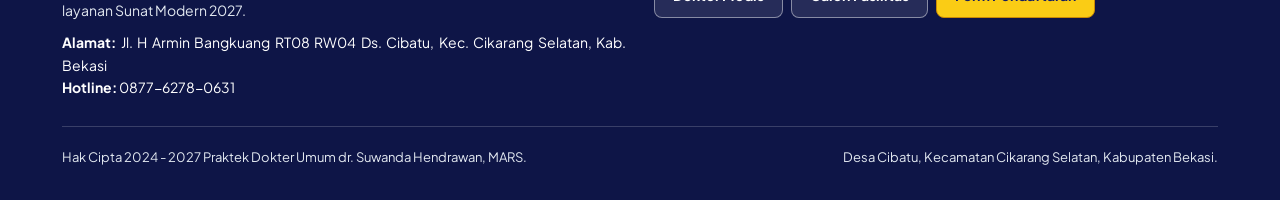
==== commit 826a7652: "Add files via upload" ====
--- a/index.html
+++ b/index.html
@@ -24,7 +24,7 @@
           SIP.KS.08/5422/DPMPTSP/DU/2024
         </span>
         <span class="top-register-address" style="color: #e2e8f0;">
-          Jl. H Armin Bangkluung RT08 RW04 Ds. Cibatu, Kec. Cikarang Selatan, Kab. Bekasi
+          Jl. H Armin Bangkuang RT08 RW04 Ds. Cibatu, Kec. Cikarang Selatan, Kab. Bekasi
         </span>
       </div>
       <div class="top-register-status-wrapper">
@@ -620,7 +620,7 @@
               <div style="margin-bottom: 18px; padding-bottom: 18px; border-bottom: 1px solid var(--border-subtle);">
                 <span class="font-mono-code" style="font-size: 0.75rem; font-weight: 700; color: var(--primary-blue);">ALAMAT PRAKTIK</span>
                 <p style="margin: 6px 0 12px 0; font-size: 1rem; font-weight: 700; color: var(--text-primary);">
-                  Jl. H Armin Bangkluung RT08 RW04 Ds. Cibatu, Kec. Cikarang Selatan, Kab. Bekasi, Jawa Barat
+                  Jl. H Armin Bangkuang RT08 RW04 Ds. Cibatu, Kec. Cikarang Selatan, Kab. Bekasi, Jawa Barat
                 </p>
                 <a href="https://maps.app.goo.gl/uakPrGe6kLYXbSrk6" target="_blank" rel="noopener noreferrer" class="btn btn-outline">
                   Buka Lokasi di Google Maps
@@ -758,7 +758,7 @@
             Berdiri sejak 20 Oktober 2024. Melayani Pemeriksaan Dewasa, Anak, One Day Care (ODC), Nebulizer / Terapi Uap, Pelayanan Suntik KB, serta pengembangan layanan Sunat Modern 2027.
           </p>
           <p style="margin: 0; font-size: 0.875rem; color: #ffffff;">
-            <strong>Alamat:</strong> Jl. H Armin Bangkluung RT08 RW04 Ds. Cibatu, Kec. Cikarang Selatan, Kab. Bekasi<br />
+            <strong>Alamat:</strong> Jl. H Armin Bangkuang RT08 RW04 Ds. Cibatu, Kec. Cikarang Selatan, Kab. Bekasi<br />
             <strong>Hotline:</strong> 0877-6278-0631
           </p>
         </div>
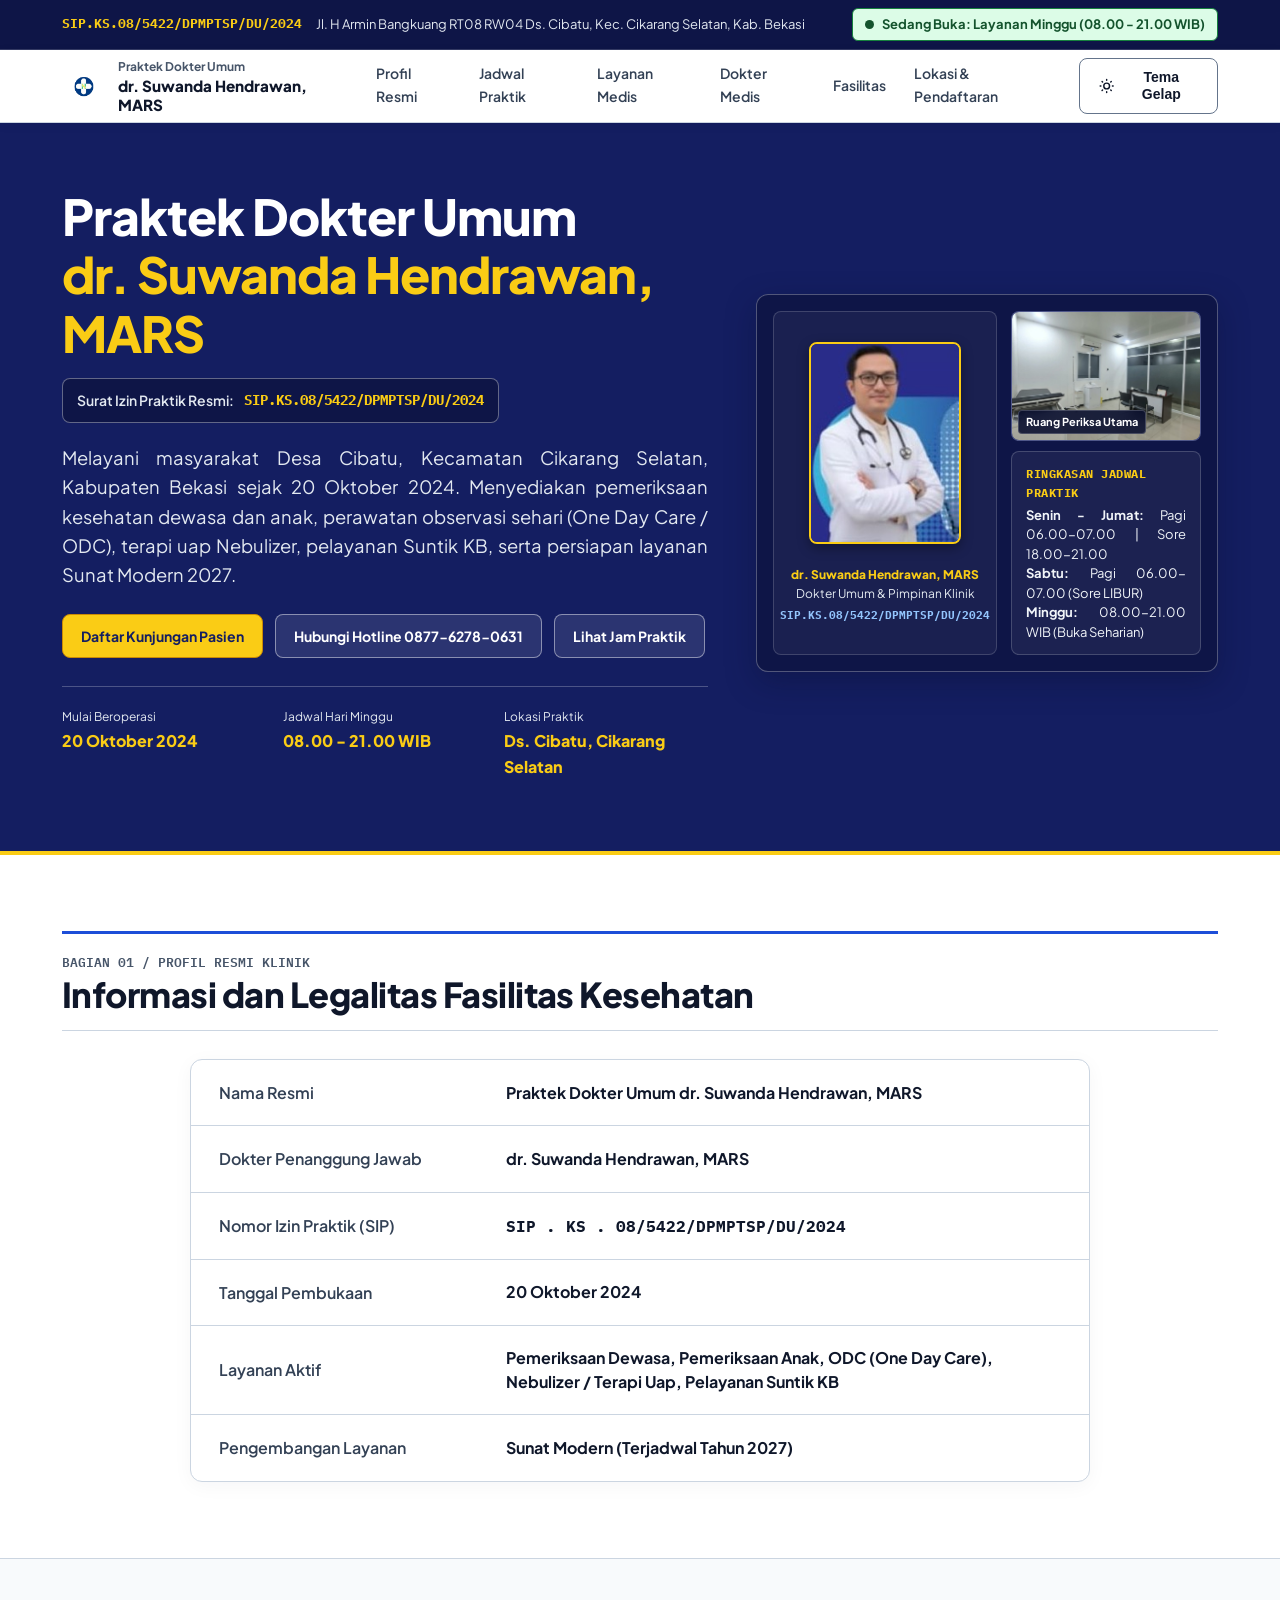
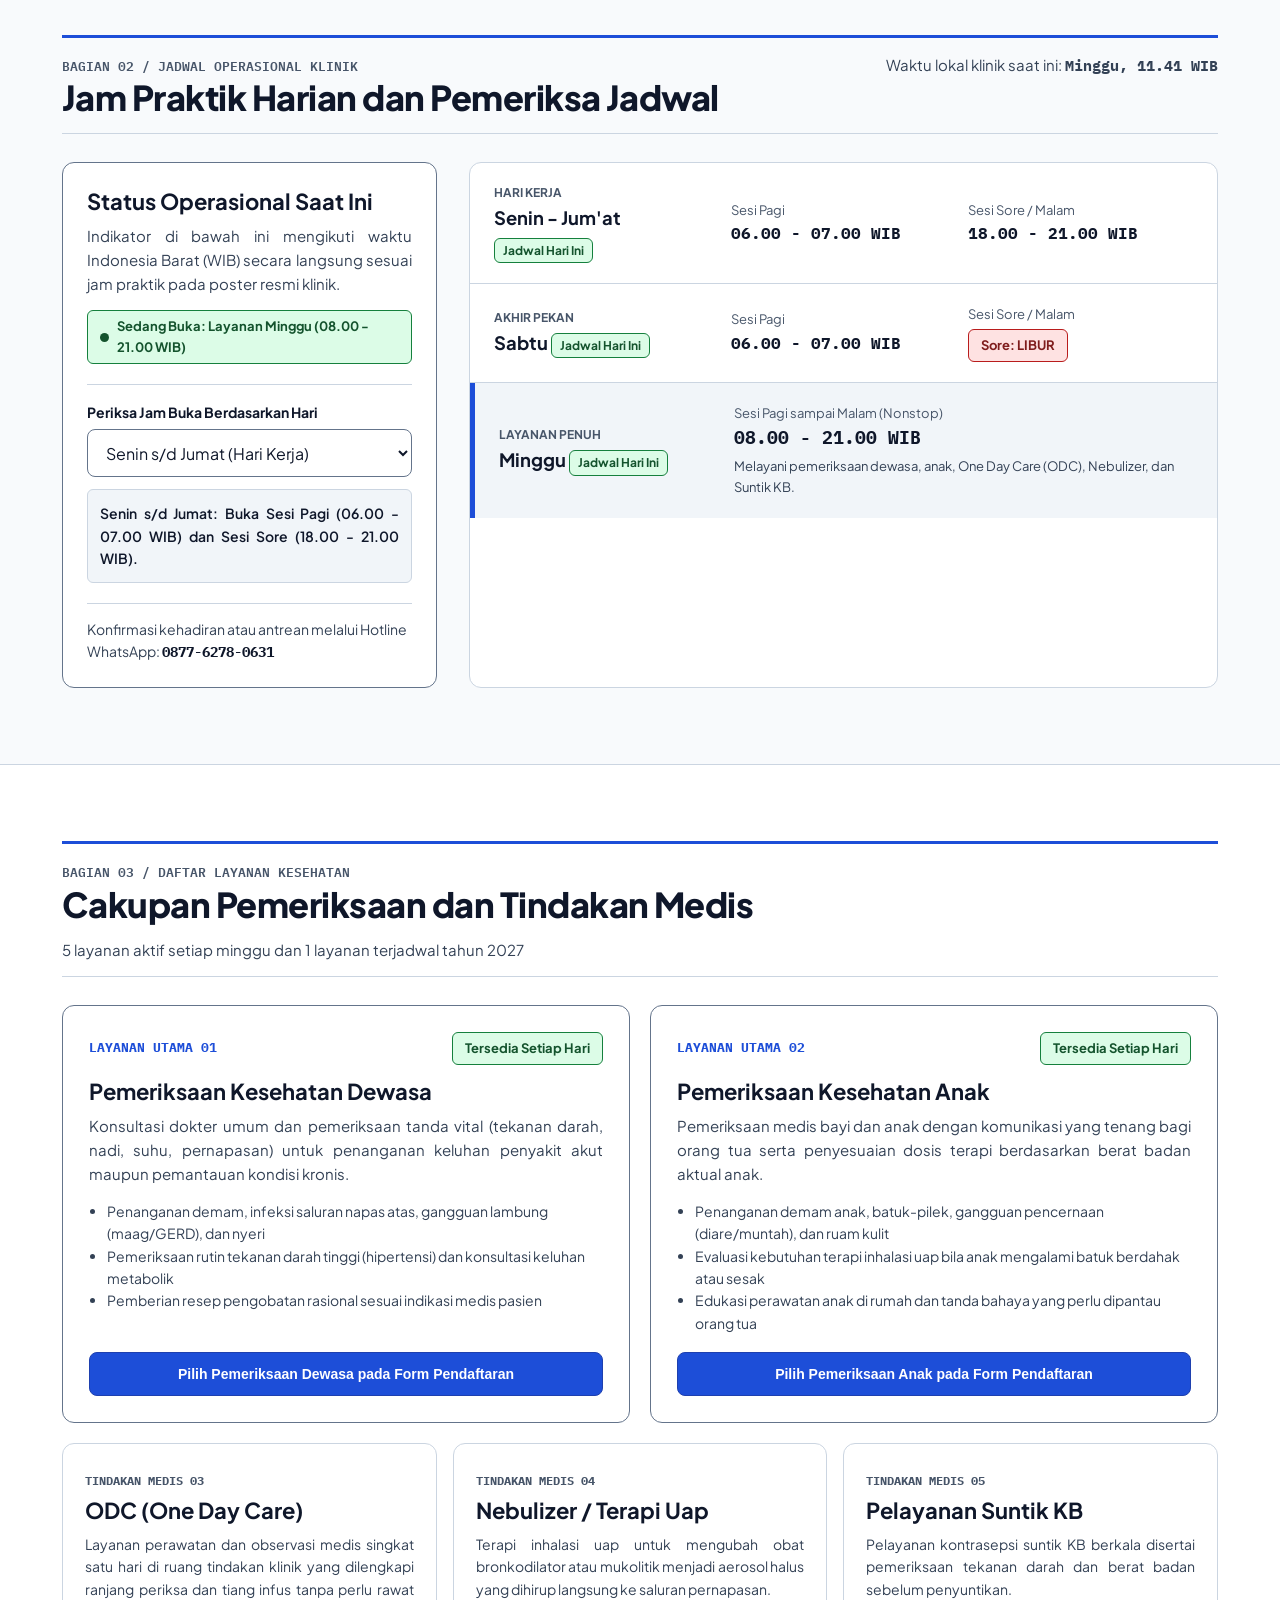
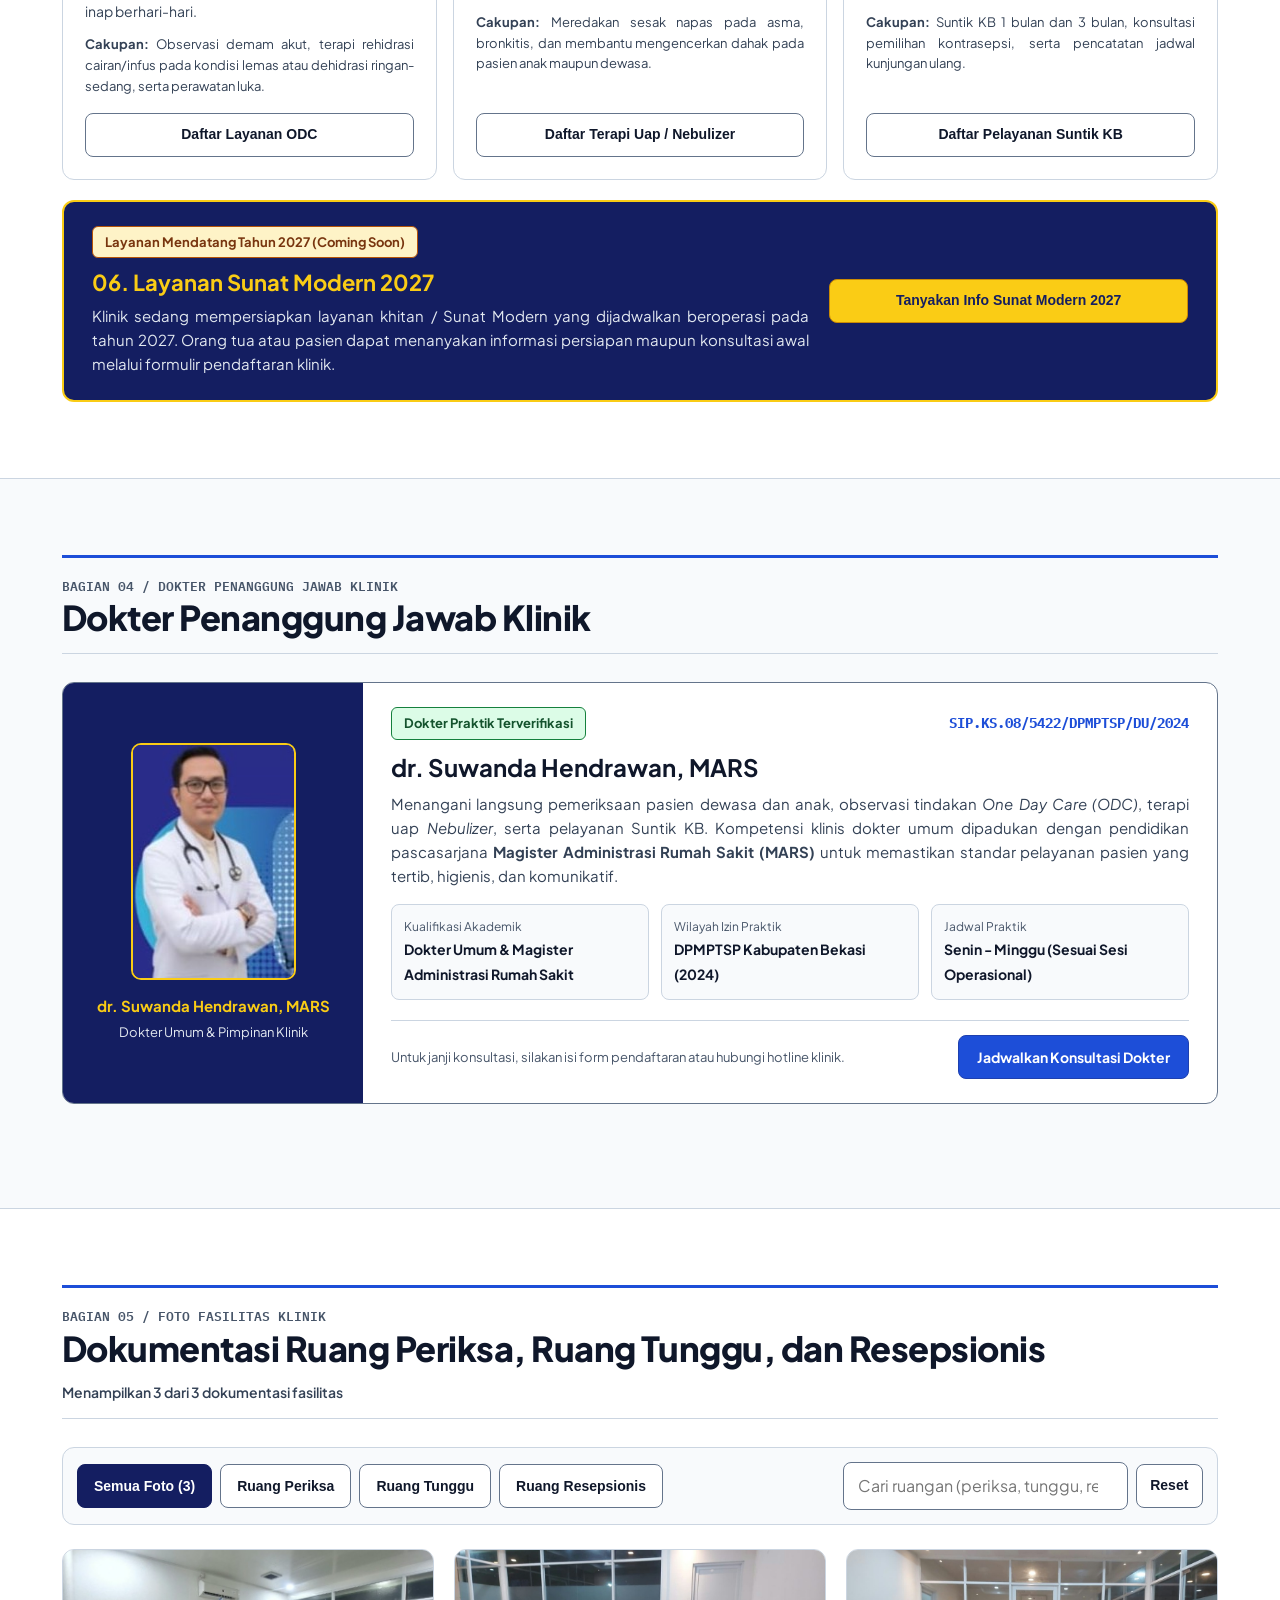
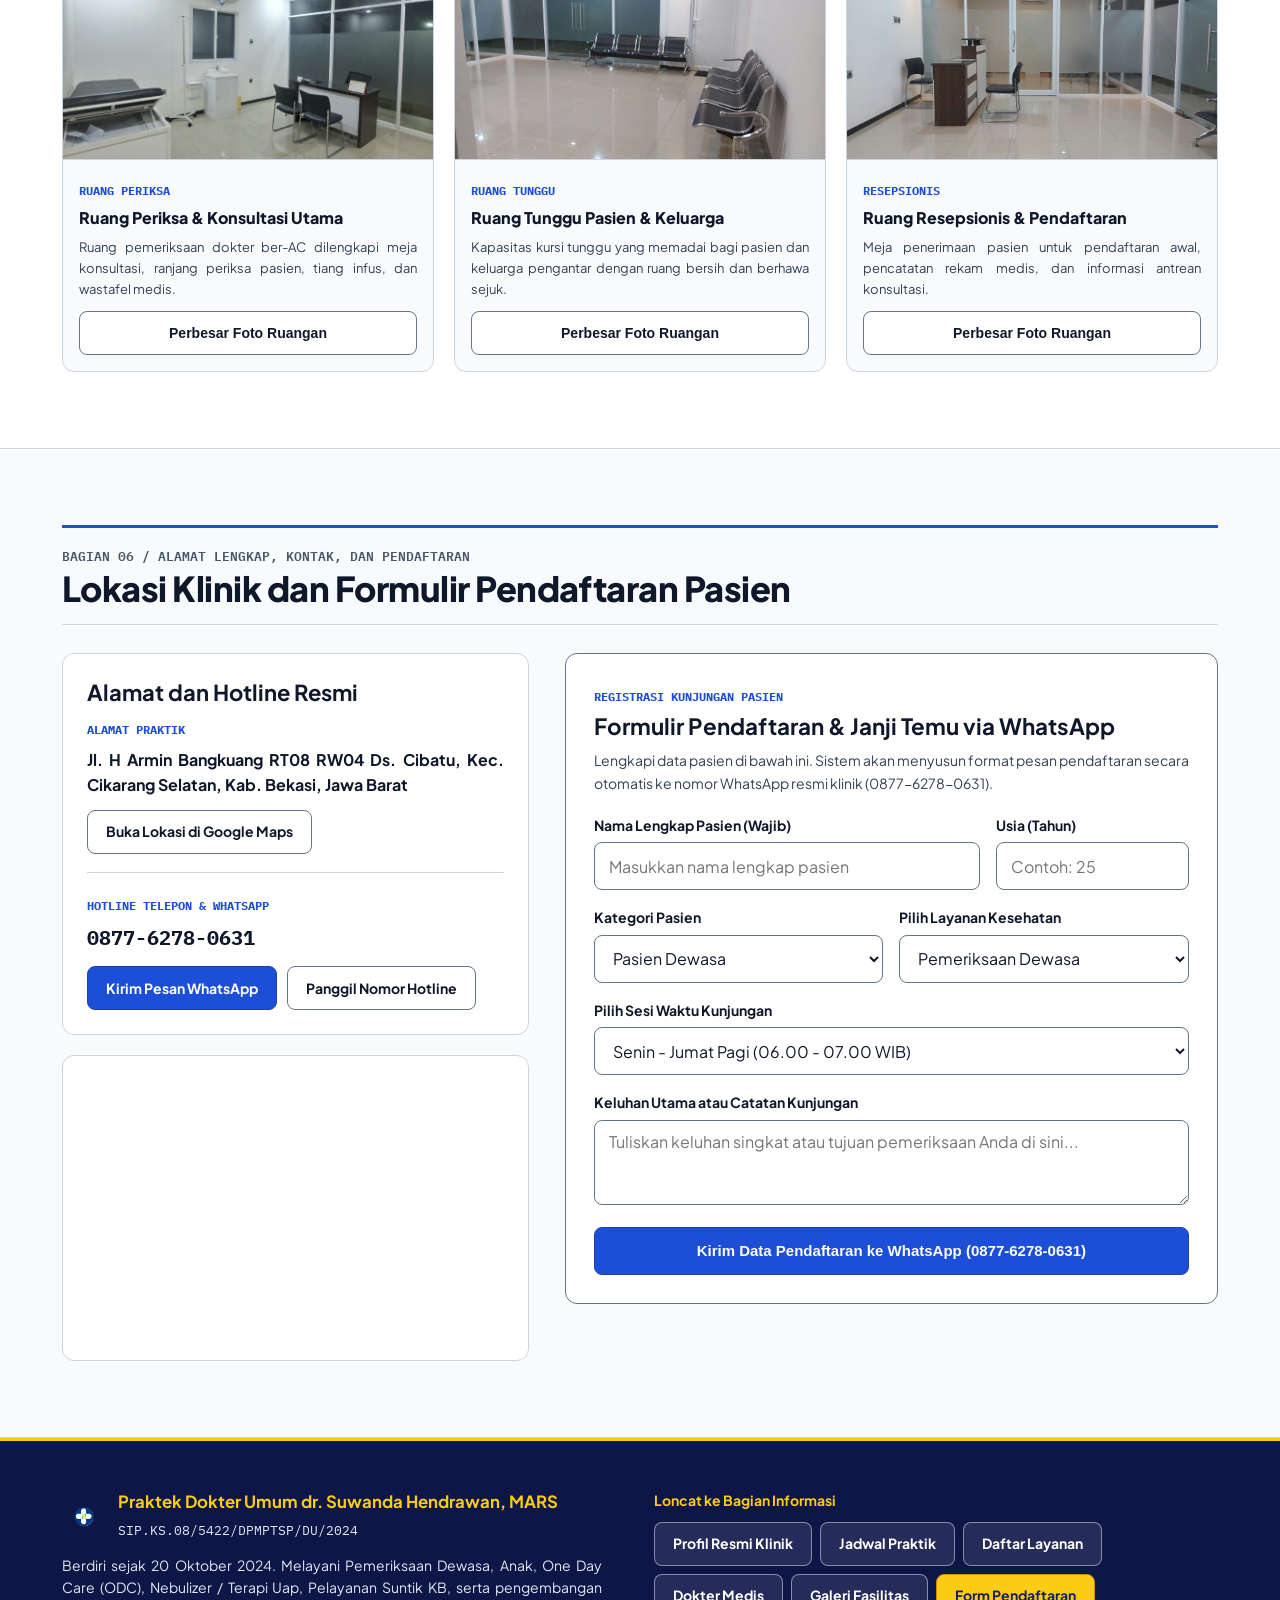
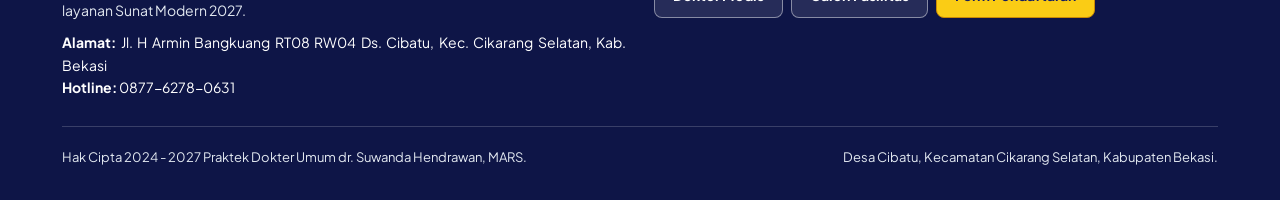
==== commit 7a49d14c: "Add files via upload" ====
--- a/index.html
+++ b/index.html
@@ -39,10 +39,10 @@
   <header class="site-header">
     <div class="container header-inner">
       <a href="#beranda" class="brand-link">
-        <img src="assets/images/logo-klinik.png" alt="Logo Praktek Dokter Mandiri dr. Suwanda Hendrawan" width="44" height="44" />
+        <img src="assets/images/logo-klinik.png" alt="Logo Praktek Dokter dr. Suwanda Hendrawan" width="44" height="44" />
         <span>
           <span class="brand-title-sub">Praktek Dokter Umum</span>
-          <span class="brand-title-main">dr. Suwanda Hendrawan, MARS</span>
+          <span class="brand-title-main">dr. Suwanda <span class="nowrap">Hendrawan, MARS</span></span>
         </span>
       </a>
 
@@ -91,7 +91,7 @@
         <div>
           <h1 class="h1-hero">
             Praktek Dokter Umum <br />
-            <span style="color: #facc15;">dr. Suwanda Hendrawan, MARS</span>
+            <span style="color: #facc15;">dr. Suwanda <span class="nowrap">Hendrawan, MARS</span></span>
           </h1>
 
           <div class="sip-register-box">
@@ -138,7 +138,7 @@
                 <img src="assets/images/dr-suwanda.jpg" alt="Potret dr. Suwanda Hendrawan, MARS" width="175" height="233" fetchpriority="high" />
               </div>
               <div class="hero-doctor-info">
-                <strong class="hero-doctor-name">dr. Suwanda Hendrawan, MARS</strong>
+                <strong class="hero-doctor-name">dr. Suwanda <span class="nowrap">Hendrawan, MARS</span></strong>
                 <span class="hero-doctor-role">Dokter Umum &amp; Pimpinan Klinik</span>
                 <span class="hero-doctor-sip font-mono-code">SIP.KS.08/5422/DPMPTSP/DU/2024</span>
               </div>
@@ -177,11 +177,11 @@
             <tbody>
               <tr>
                 <th scope="row">Nama Resmi</th>
-                <td>Praktek Dokter Umum dr. Suwanda Hendrawan, MARS</td>
+                <td>Praktek Dokter Umum dr. Suwanda <span class="nowrap">Hendrawan, MARS</span></td>
               </tr>
               <tr>
                 <th scope="row">Dokter Penanggung Jawab</th>
-                <td>dr. Suwanda Hendrawan, MARS</td>
+                <td>dr. Suwanda <span class="nowrap">Hendrawan, MARS</span></td>
               </tr>
               <tr>
                 <th scope="row">Nomor Izin Praktik (SIP)</th>
@@ -440,7 +440,7 @@
             <div style="width: 165px; border-radius: 10px; overflow: hidden; border: 2px solid #facc15; margin-bottom: 14px;">
               <img src="assets/images/dr-suwanda.jpg" alt="dr. Suwanda Hendrawan, MARS" width="175" height="233" loading="lazy" />
             </div>
-            <strong class="doctor-dossier-name">dr. Suwanda Hendrawan, MARS</strong>
+            <strong class="doctor-dossier-name">dr. Suwanda <span class="nowrap">Hendrawan, MARS</span></strong>
             <span style="font-size: 0.8125rem; color: #e2e8f0; margin-top: 4px;">Dokter Umum &amp; Pimpinan Klinik</span>
           </div>
 
@@ -453,7 +453,7 @@
                 </span>
               </div>
 
-              <h3 class="h3-panel" style="font-size: 1.5rem;">dr. Suwanda Hendrawan, MARS</h3>
+              <h3 class="h3-panel" style="font-size: 1.5rem;">dr. Suwanda <span class="nowrap">Hendrawan, MARS</span></h3>
               <p style="color: var(--text-secondary); font-size: 0.9375rem; margin: 0 0 16px 0;">
                 Menangani langsung pemeriksaan pasien dewasa dan anak, observasi tindakan <em>One Day Care (ODC)</em>, terapi uap <em>Nebulizer</em>, serta pelayanan Suntik KB. Kompetensi klinis dokter umum dipadukan dengan pendidikan pascasarjana <strong>Magister Administrasi Rumah Sakit (MARS)</strong> untuk memastikan standar pelayanan pasien yang tertib, higienis, dan komunikatif.
               </p>
@@ -748,9 +748,9 @@
       <div class="footer-grid">
         <div>
           <div style="display: flex; align-items: center; gap: 12px; margin-bottom: 12px;">
-            <img src="assets/images/logo-klinik.png" alt="Logo Praktek Dokter Mandiri dr. Suwanda Hendrawan" width="44" height="44" style="border-radius: 50%;" />
-            <div>
-              <strong style="display: block; font-size: 1.05rem; color: #facc15;">Praktek Dokter Umum dr. Suwanda Hendrawan, MARS</strong>
+            <img src="assets/images/logo-klinik.png" alt="Logo Praktek Dokter dr. Suwanda Hendrawan" width="44" height="44" style="border-radius: 50%;" />
+            <div>
+              <strong style="display: block; font-size: 1.05rem; color: #facc15;">Praktek Dokter Umum dr. Suwanda <span class="nowrap">Hendrawan, MARS</span></strong>
               <span class="font-mono-code" style="font-size: 0.8125rem; color: #e2e8f0;">SIP.KS.08/5422/DPMPTSP/DU/2024</span>
             </div>
           </div>
@@ -779,7 +779,7 @@
       </div>
 
       <div style="padding-top: 20px; display: flex; flex-wrap: wrap; align-items: center; justify-content: space-between; gap: 12px; font-size: 0.8125rem; color: #e2e8f0;">
-        <span>Hak Cipta 2024 - 2027 Praktek Dokter Umum dr. Suwanda Hendrawan, MARS.</span>
+        <span>Hak Cipta 2024 - 2027 Praktek Dokter Umum dr. Suwanda <span class="nowrap">Hendrawan, MARS</span>.</span>
         <span>Desa Cibatu, Kecamatan Cikarang Selatan, Kabupaten Bekasi.</span>
       </div>
     </div>
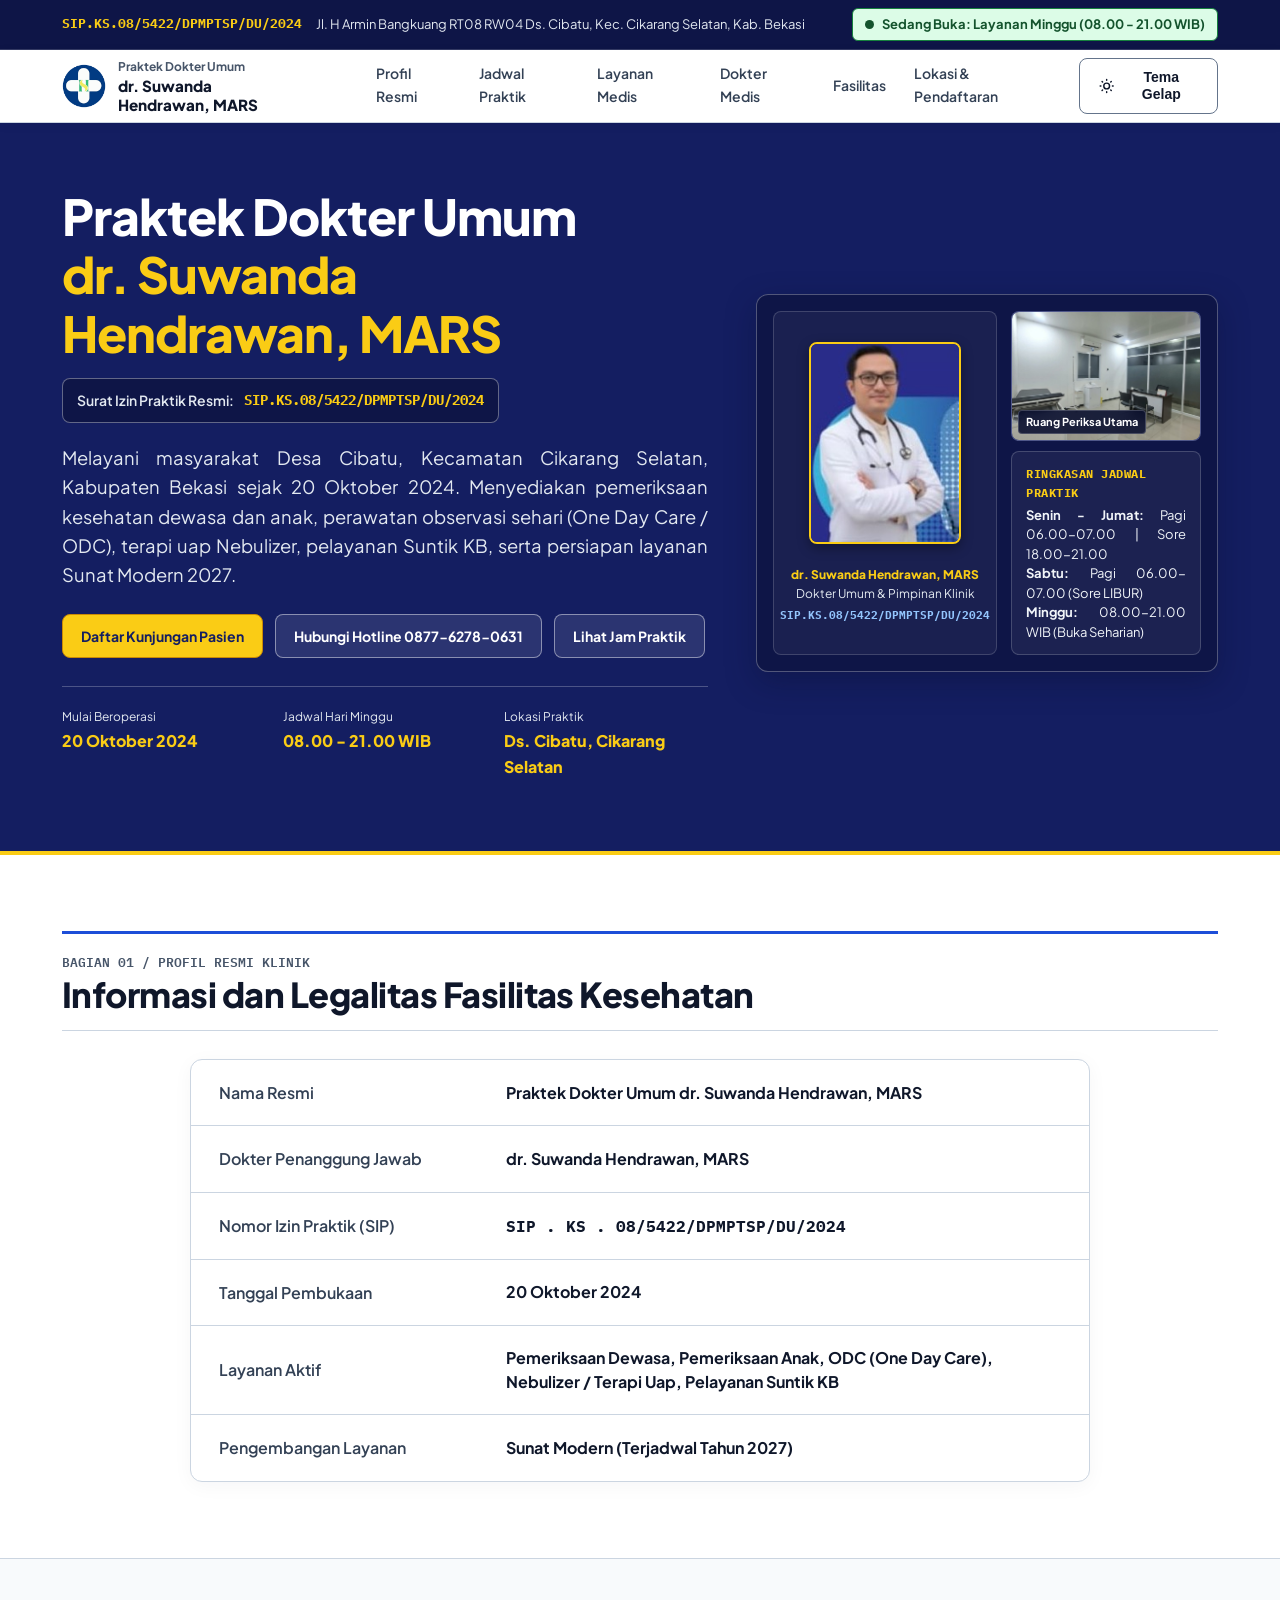
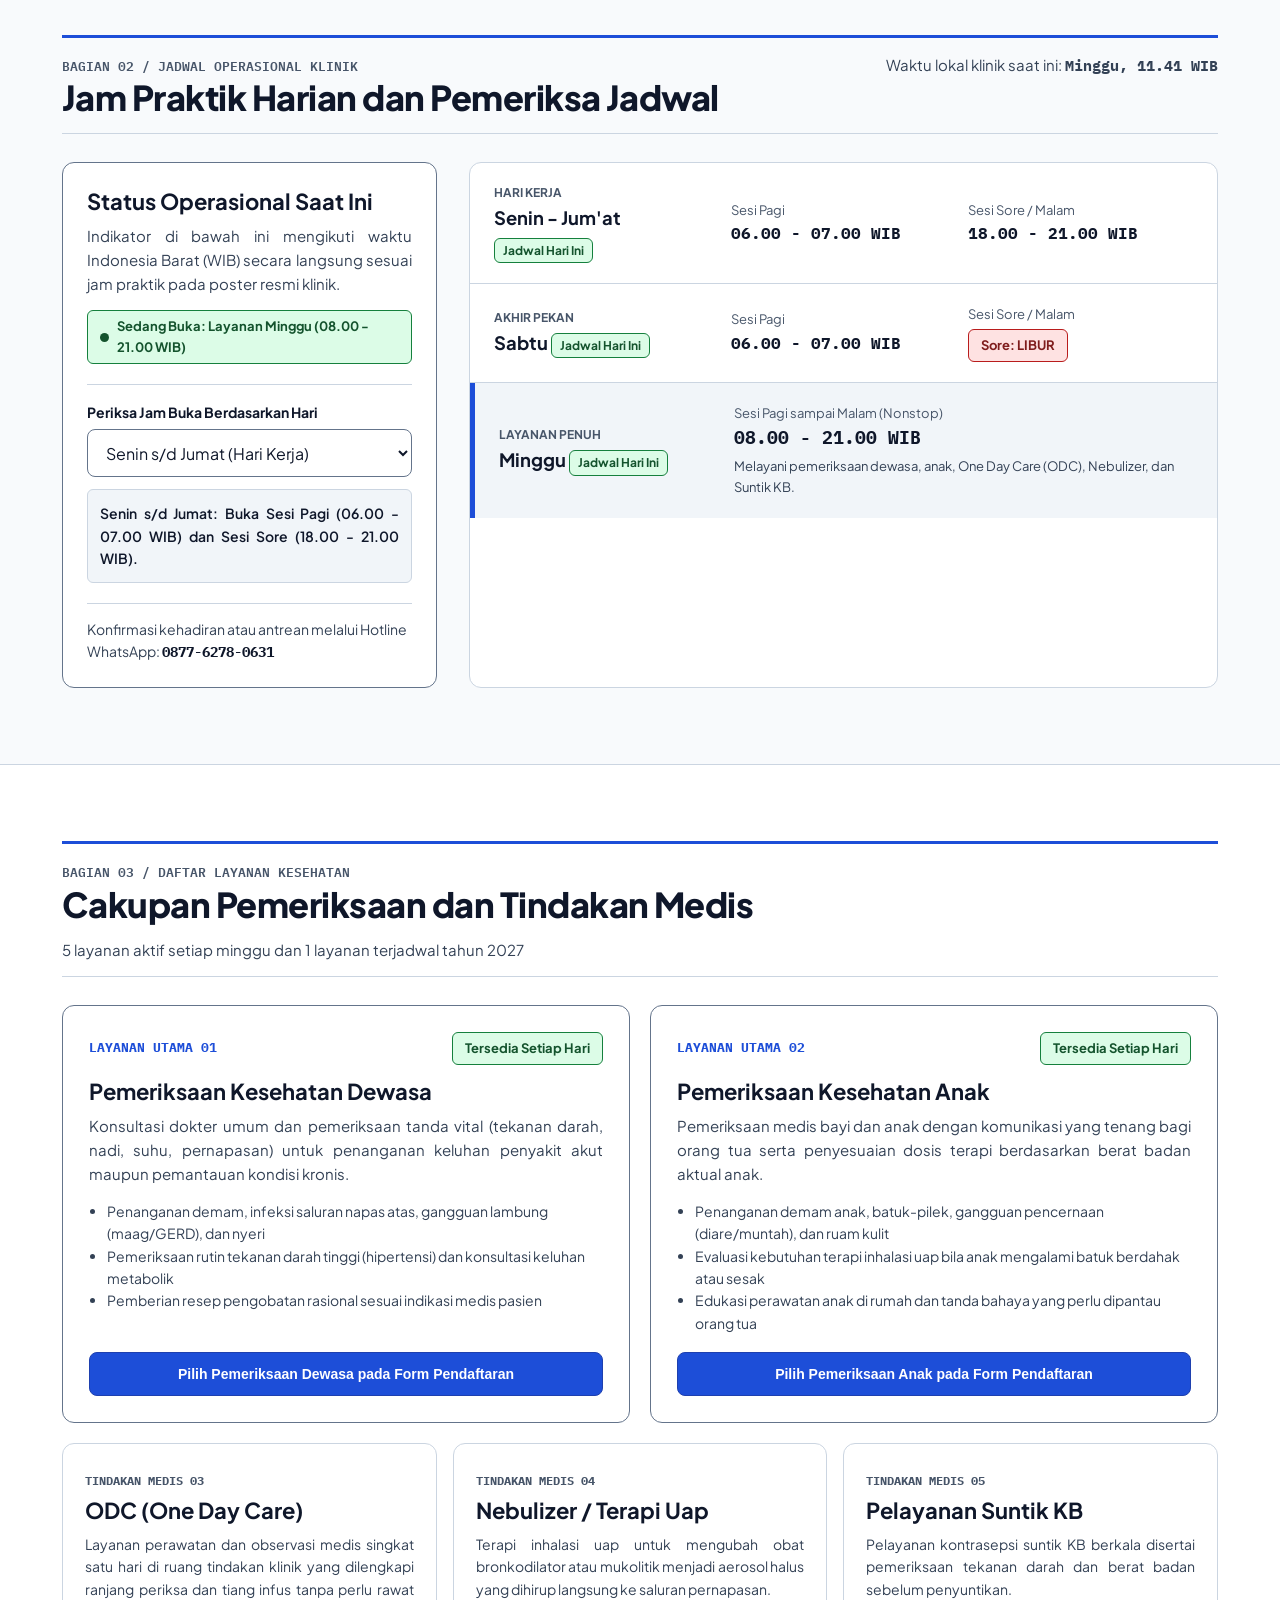
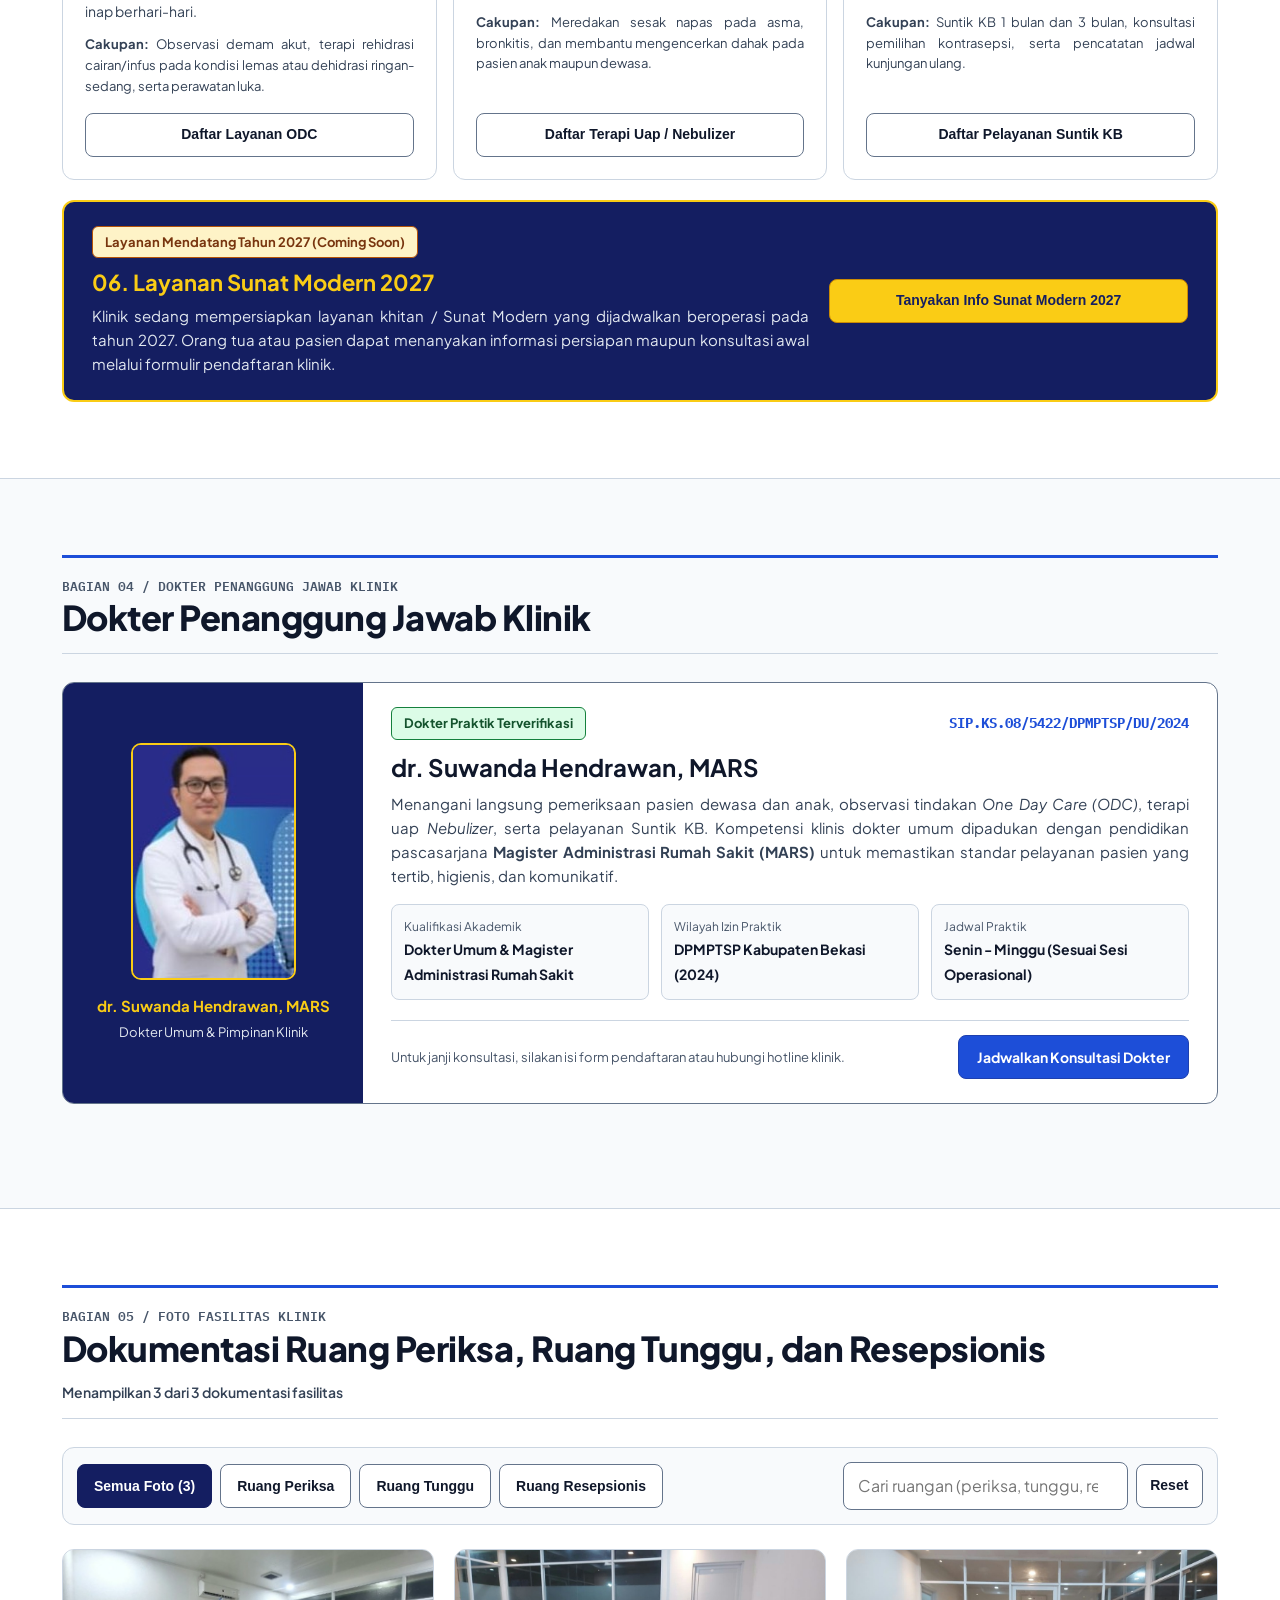
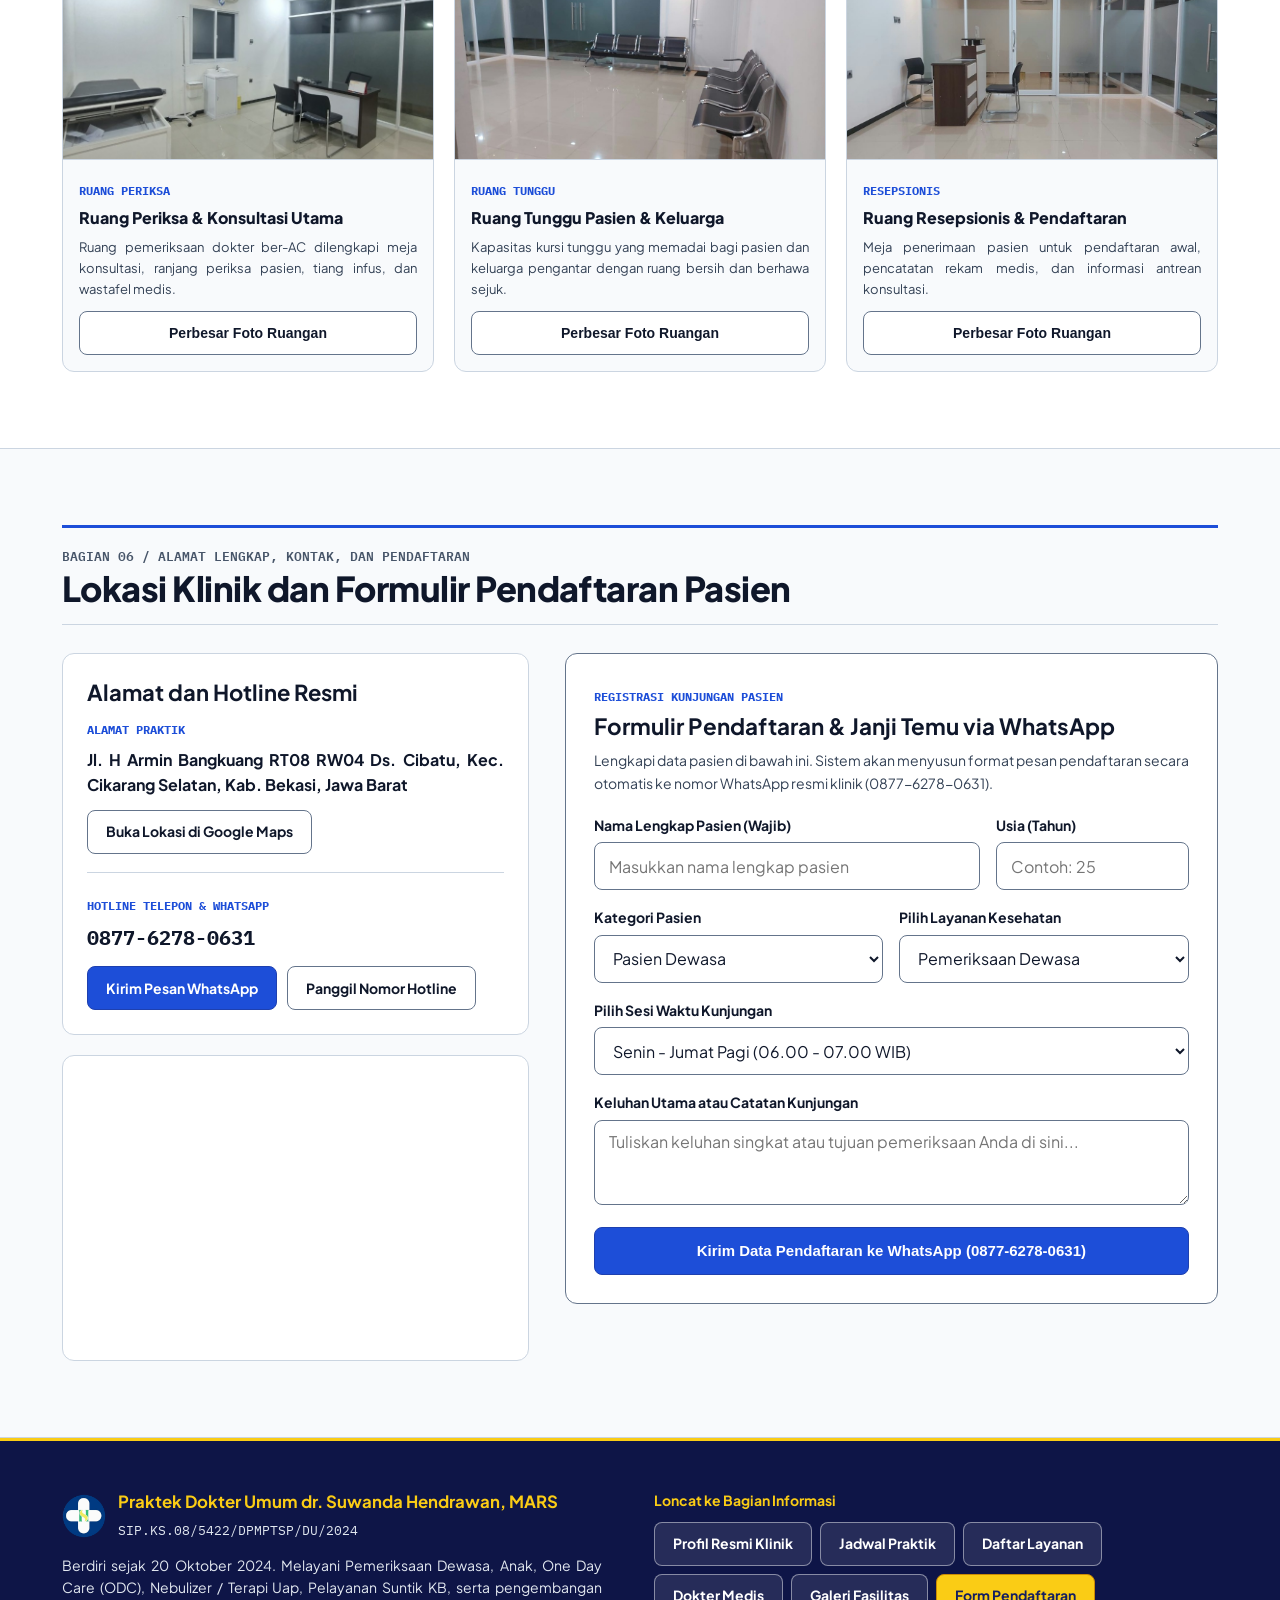
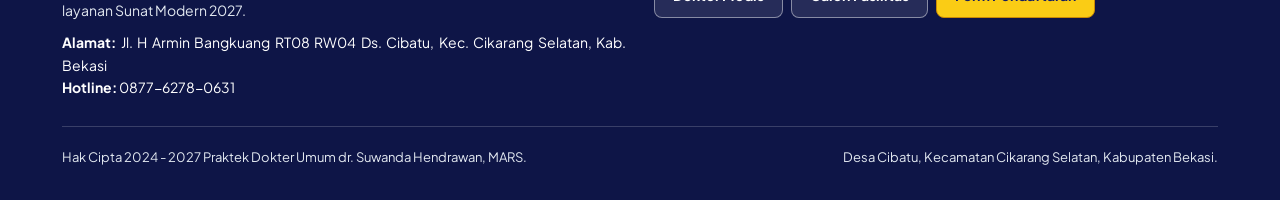
==== commit ba23a757: "Add files via upload" ====
--- a/index.html
+++ b/index.html
@@ -646,13 +646,13 @@
             <div style="background-color: var(--bg-surface); border: 1.5px solid var(--border-subtle); border-radius: 12px; padding: 12px;">
               <iframe
                 title="Peta lokasi Klinik dr. Suwanda Hendrawan, Desa Cibatu, Cikarang Selatan"
-                src="https://www.google.com/maps?q=-6.3247973,107.1648263&amp;z=17&amp;output=embed"
+                src="https://www.google.com/maps/embed?pb=!1m18!1m12!1m3!1d3965.5337722886!2d107.1648263!3d-6.324797299999999!2m3!1f0!2f0!3f0!3m2!1i1024!2i768!4f13.1!3m3!1m2!1s0x2e699b0040013305%3A0x62c3ec53cd134fe2!2sKlinik%20Dr.%20Suwanda%20Hendrawan!5e0!3m2!1sid!2sid!4v1795673844957!5m2!1sid!2sid"
                 width="600"
                 height="300"
                 style="width: 100%; height: 280px; border: 0; border-radius: 8px;"
                 allowfullscreen=""
                 loading="lazy"
-                referrerpolicy="no-referrer-when-downgrade">
+                referrerpolicy="strict-origin-when-cross-origin">
               </iframe>
             </div>
           </div>
--- a/assets/css/style.css
+++ b/assets/css/style.css
@@ -1843,3 +1843,8 @@
   text-justify: inter-word;
   hyphens: auto;
 }
+
+/* Jaga agar nama belakang + gelar tidak terpisah antar baris */
+.nowrap {
+  white-space: nowrap;
+}
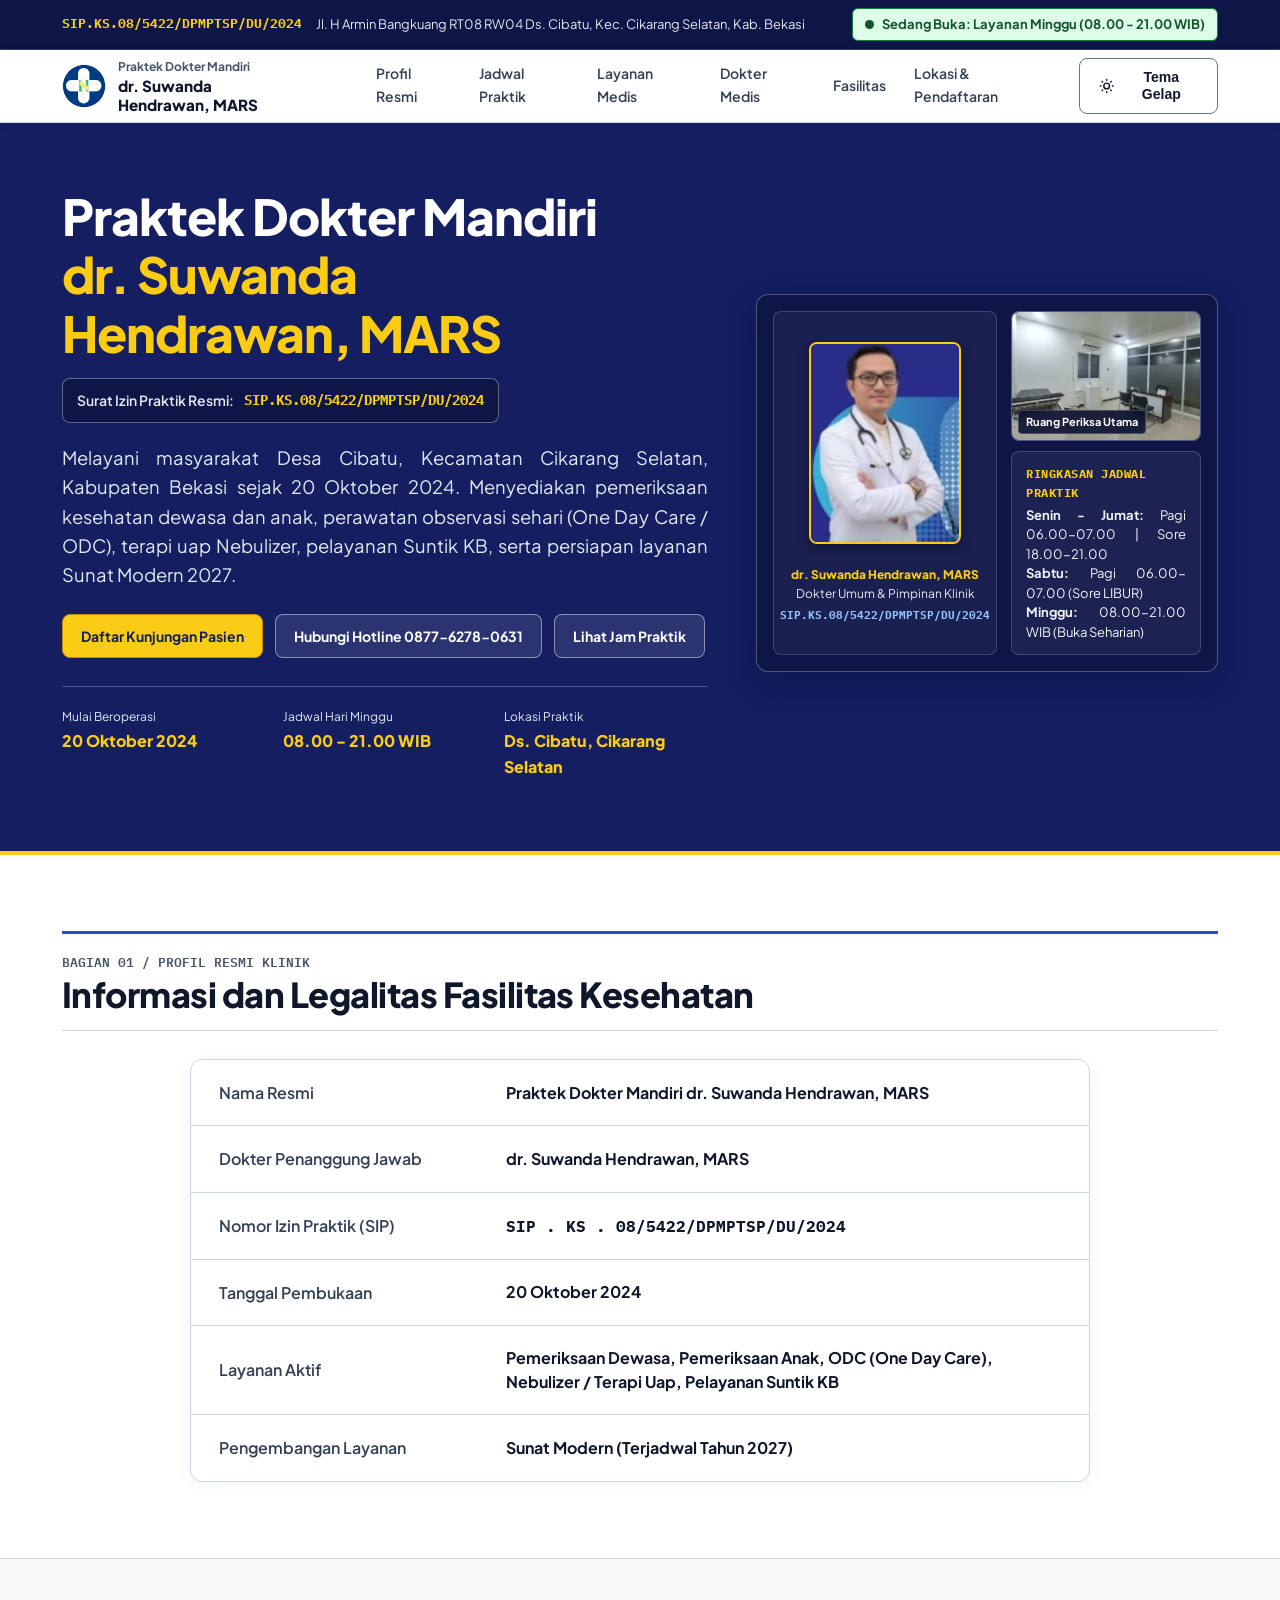
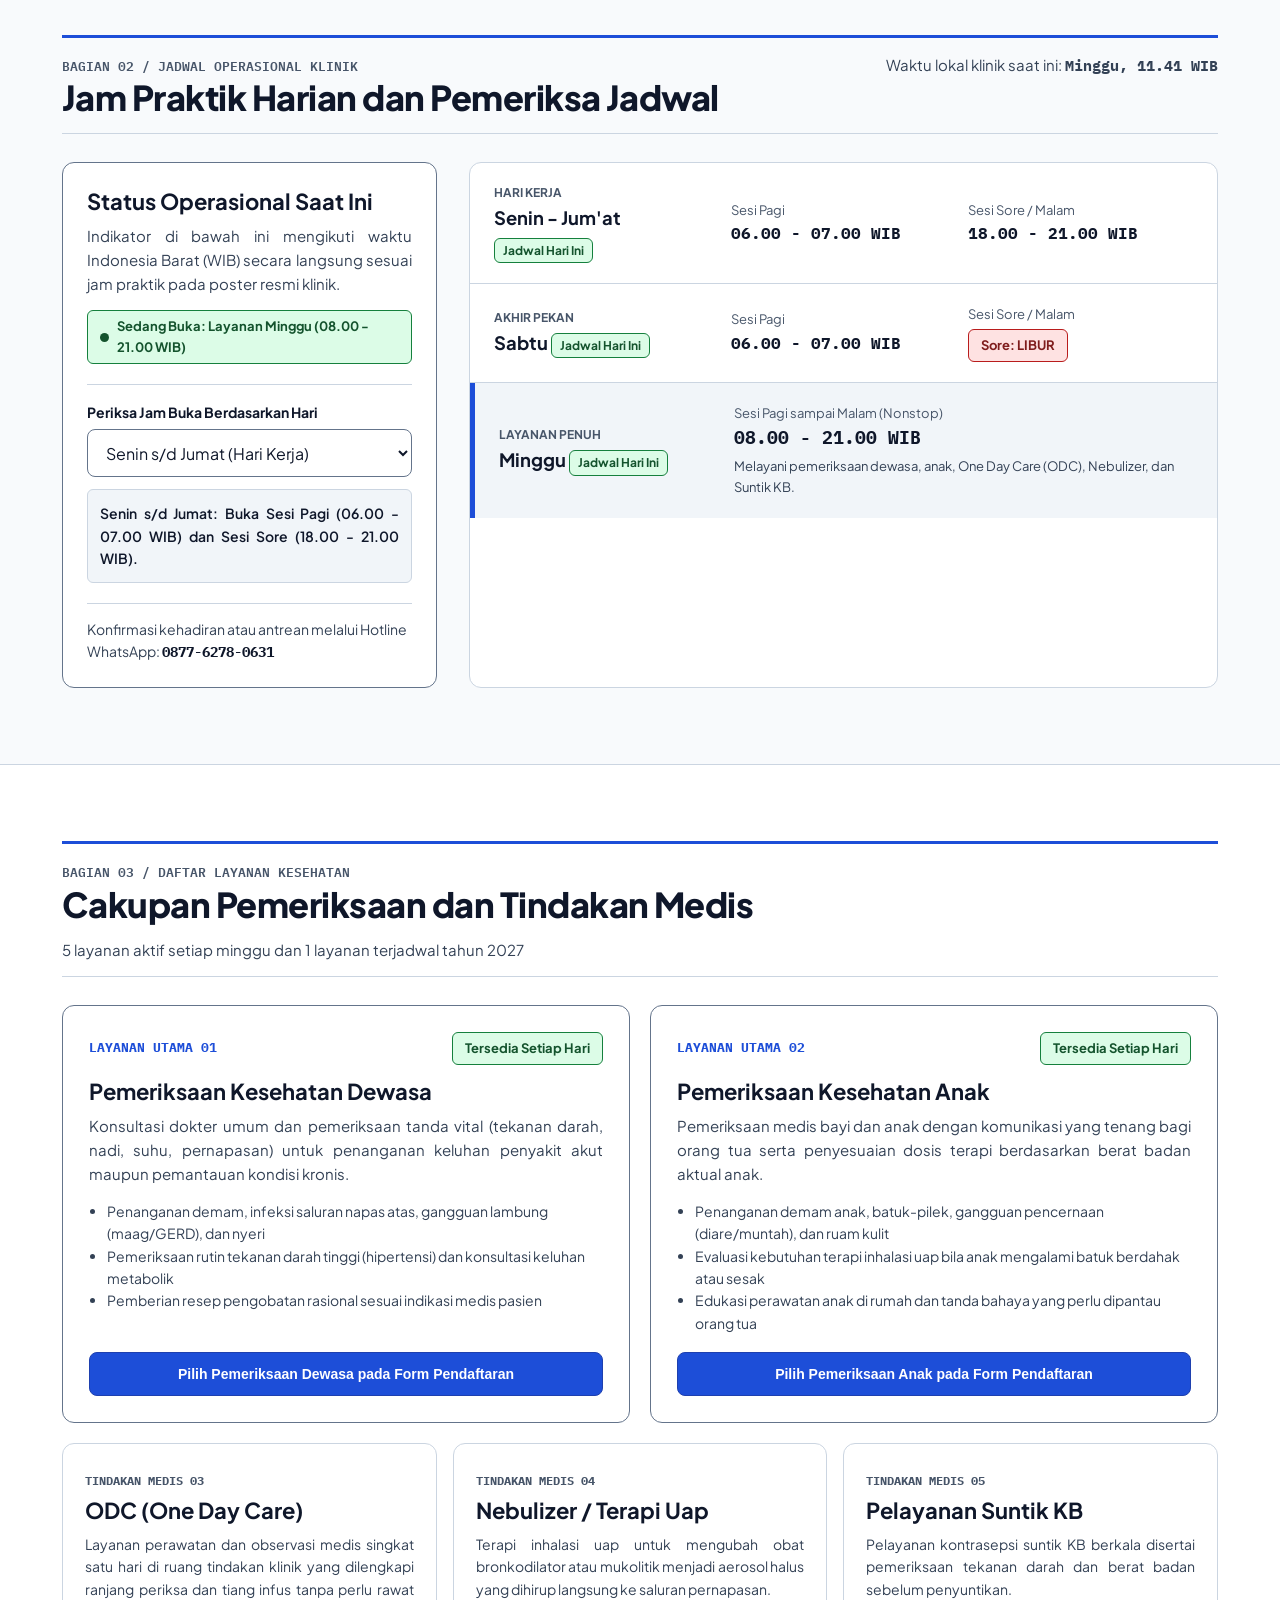
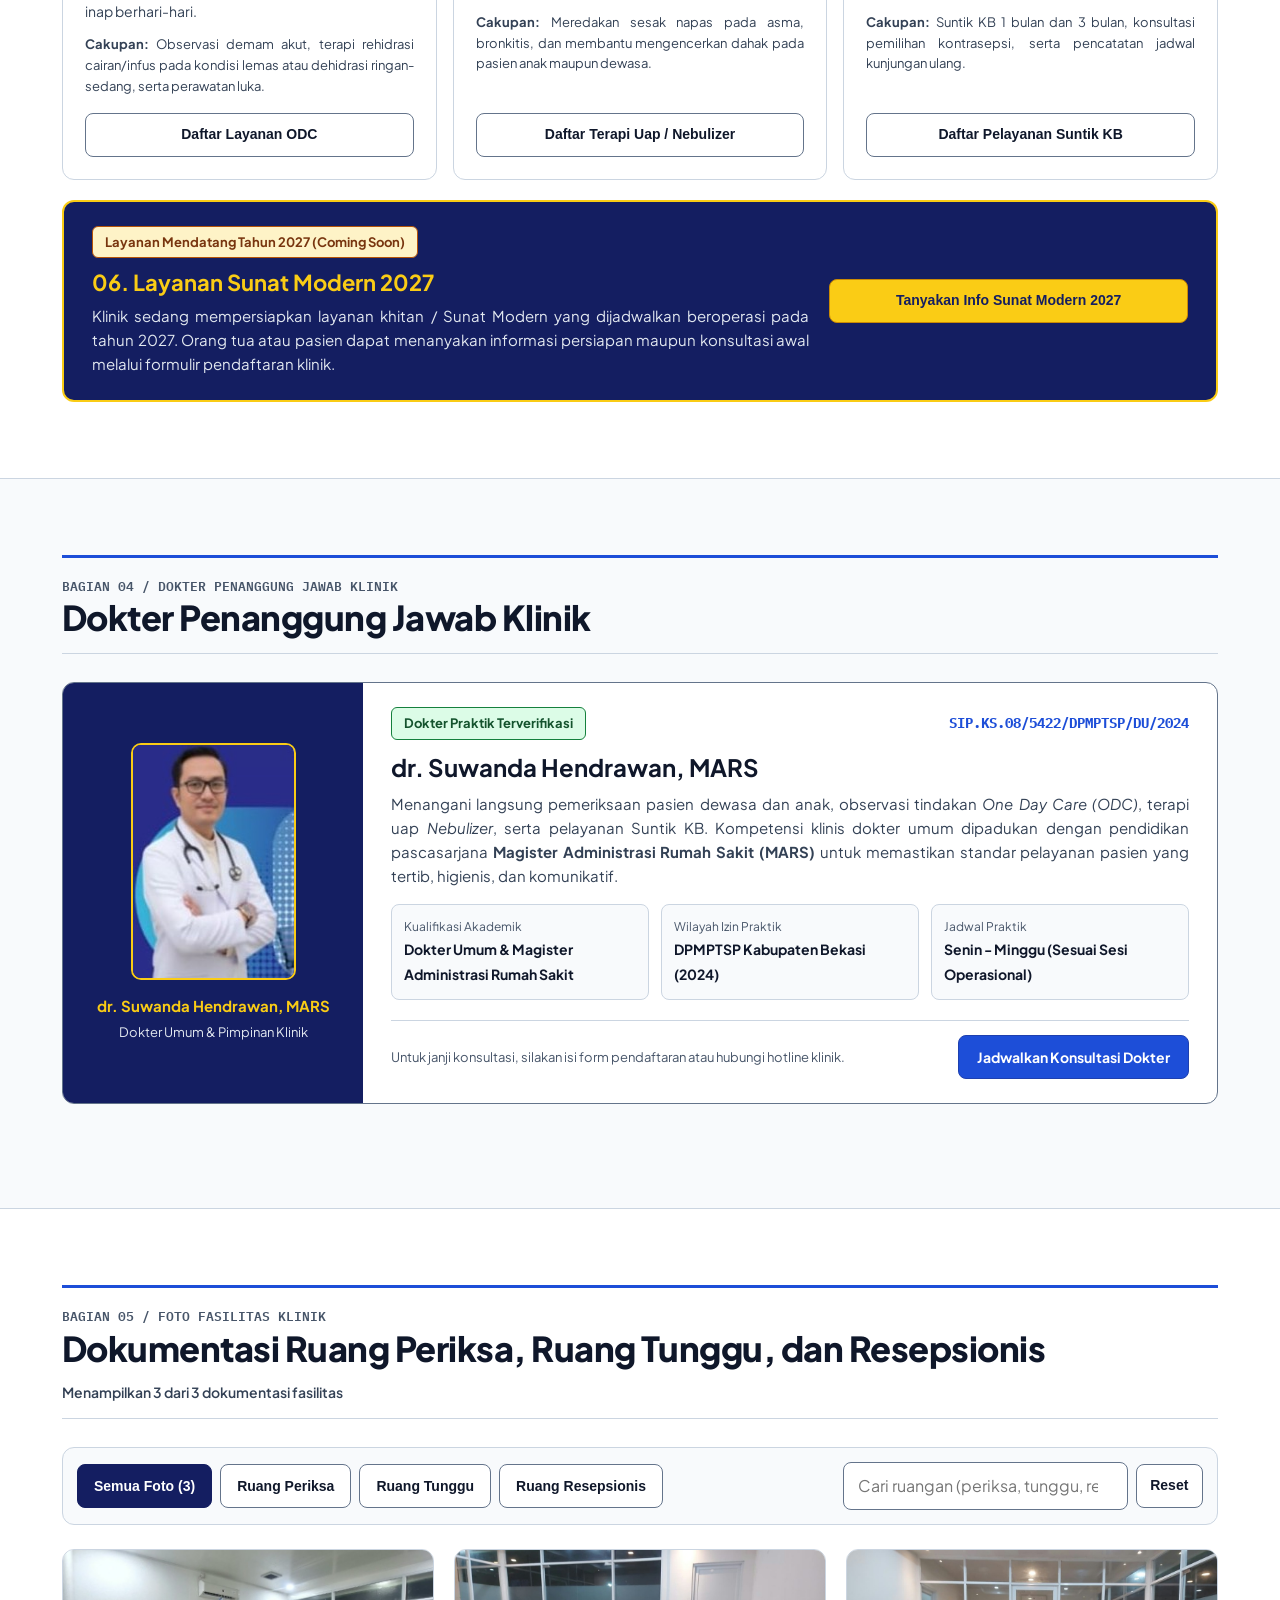
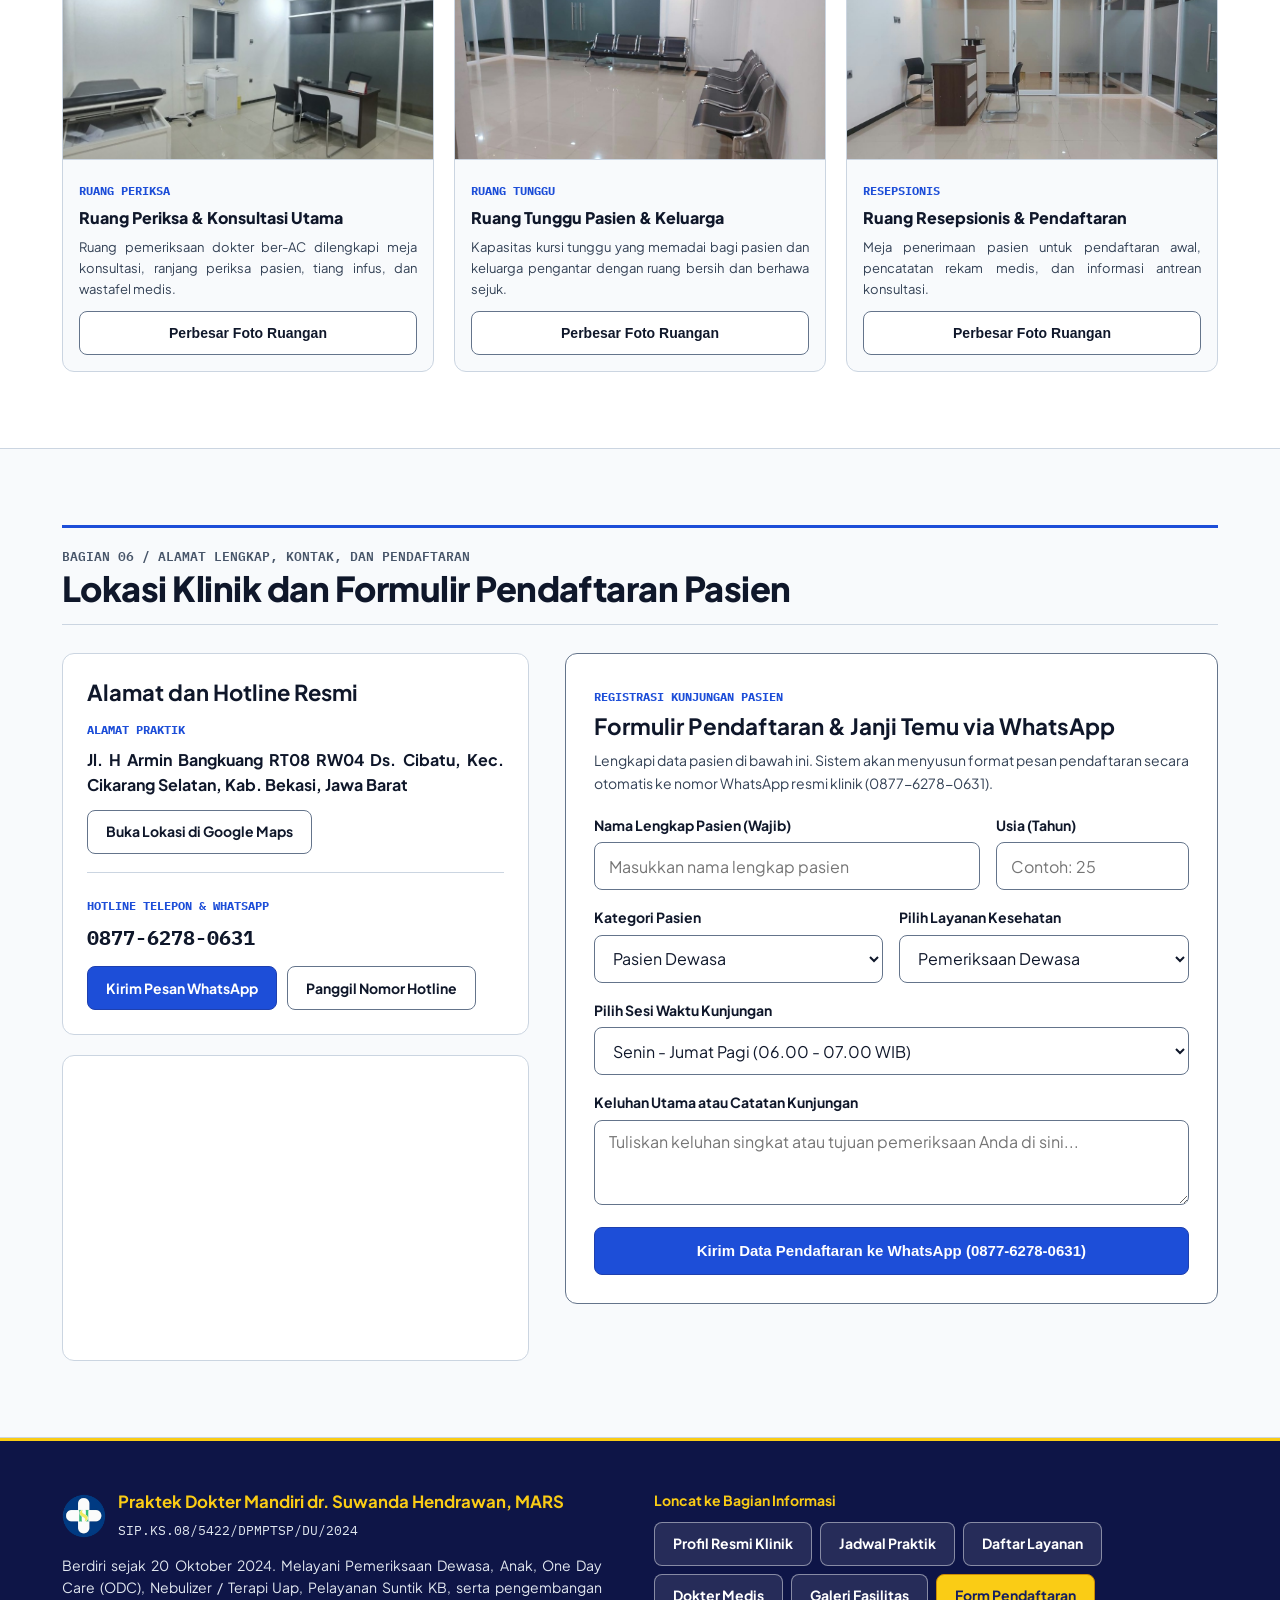
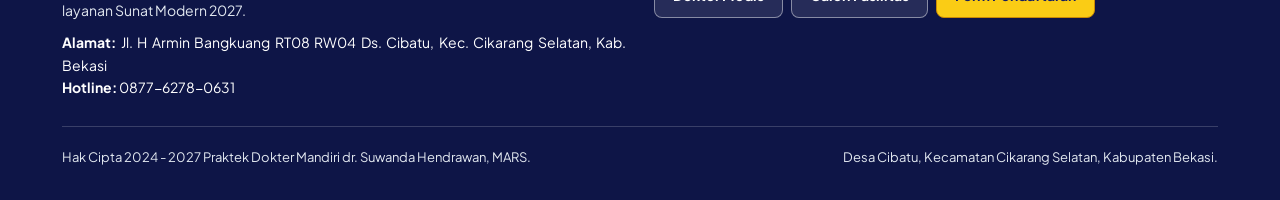
==== commit 90d39a14: "Add files via upload" ====
--- a/index.html
+++ b/index.html
@@ -3,8 +3,8 @@
 <head>
   <meta charset="UTF-8" />
   <meta name="viewport" content="width=device-width, initial-scale=1.0" />
-  <title>Praktek Dokter Umum dr. Suwanda Hendrawan, MARS | Klinik Cikarang Selatan</title>
-  <meta name="description" content="Informasi resmi Praktek Dokter Umum dr. Suwanda Hendrawan, MARS (SIP.KS.08/5422/DPMPTSP/DU/2024) di Desa Cibatu, Cikarang Selatan, Kab. Bekasi. Melayani Pemeriksaan Dewasa, Anak, One Day Care (ODC), Nebulizer, Suntik KB, dan Sunat Modern 2027." />
+  <title>Praktek Dokter Mandiri dr. Suwanda Hendrawan, MARS | Klinik Cikarang Selatan</title>
+  <meta name="description" content="Informasi resmi Praktek Dokter Mandiri dr. Suwanda Hendrawan, MARS (SIP.KS.08/5422/DPMPTSP/DU/2024) di Desa Cibatu, Cikarang Selatan, Kab. Bekasi. Melayani Pemeriksaan Dewasa, Anak, One Day Care (ODC), Nebulizer, Suntik KB, dan Sunat Modern 2027." />
 
   <link rel="icon" type="image/png" href="assets/images/logo-klinik.png" />
   <link rel="preconnect" href="https://fonts.googleapis.com" />
@@ -39,9 +39,9 @@
   <header class="site-header">
     <div class="container header-inner">
       <a href="#beranda" class="brand-link">
-        <img src="assets/images/logo-klinik.png" alt="Logo Praktek Dokter dr. Suwanda Hendrawan" width="44" height="44" />
+        <img src="assets/images/logo-klinik.png" alt="Logo Praktek Dokter Mandiri dr. Suwanda Hendrawan" width="44" height="44" />
         <span>
-          <span class="brand-title-sub">Praktek Dokter Umum</span>
+          <span class="brand-title-sub">Praktek Dokter Mandiri</span>
           <span class="brand-title-main">dr. Suwanda <span class="nowrap">Hendrawan, MARS</span></span>
         </span>
       </a>
@@ -90,7 +90,7 @@
       <div class="container hero-grid">
         <div>
           <h1 class="h1-hero">
-            Praktek Dokter Umum <br />
+            Praktek Dokter Mandiri <br />
             <span style="color: #facc15;">dr. Suwanda <span class="nowrap">Hendrawan, MARS</span></span>
           </h1>
 
@@ -107,7 +107,7 @@
             <a href="#form-pendaftaran" class="btn btn-gold">
               Daftar Kunjungan Pasien
             </a>
-            <a href="https://wa.me/6287762780631?text=Halo%20Praktek%20Dokter%20Umum%20dr.%20Suwanda%20Hendrawan,%20MARS.%20Saya%20ingin%20bertanya%20jadwal%20dan%20layanan%20klinik." target="_blank" rel="noopener noreferrer" class="btn btn-on-navy">
+            <a href="https://wa.me/6287762780631?text=Halo%20Praktek%20Dokter%20Mandiri%20dr.%20Suwanda%20Hendrawan,%20MARS.%20Saya%20ingin%20bertanya%20jadwal%20dan%20layanan%20klinik." target="_blank" rel="noopener noreferrer" class="btn btn-on-navy">
               Hubungi Hotline 0877-6278-0631
             </a>
             <a href="#jadwal" class="btn btn-on-navy">
@@ -177,7 +177,7 @@
             <tbody>
               <tr>
                 <th scope="row">Nama Resmi</th>
-                <td>Praktek Dokter Umum dr. Suwanda <span class="nowrap">Hendrawan, MARS</span></td>
+                <td>Praktek Dokter Mandiri dr. Suwanda <span class="nowrap">Hendrawan, MARS</span></td>
               </tr>
               <tr>
                 <th scope="row">Dokter Penanggung Jawab</th>
@@ -633,7 +633,7 @@
                   0877-6278-0631
                 </p>
                 <div style="display: flex; flex-wrap: wrap; gap: 10px;">
-                  <a href="https://wa.me/6287762780631?text=Halo%20Admin%20Praktek%20Dokter%20Umum%20dr.%20Suwanda%20Hendrawan,%20MARS.%20Saya%20ingin%20bertanya%20mengenai%20layanan%20klinik." target="_blank" rel="noopener noreferrer" class="btn btn-primary">
+                  <a href="https://wa.me/6287762780631?text=Halo%20Admin%20Praktek%20Dokter%20Mandiri%20dr.%20Suwanda%20Hendrawan,%20MARS.%20Saya%20ingin%20bertanya%20mengenai%20layanan%20klinik." target="_blank" rel="noopener noreferrer" class="btn btn-primary">
                     Kirim Pesan WhatsApp
                   </a>
                   <a href="tel:+6287762780631" class="btn btn-outline">
@@ -748,9 +748,9 @@
       <div class="footer-grid">
         <div>
           <div style="display: flex; align-items: center; gap: 12px; margin-bottom: 12px;">
-            <img src="assets/images/logo-klinik.png" alt="Logo Praktek Dokter dr. Suwanda Hendrawan" width="44" height="44" style="border-radius: 50%;" />
-            <div>
-              <strong style="display: block; font-size: 1.05rem; color: #facc15;">Praktek Dokter Umum dr. Suwanda <span class="nowrap">Hendrawan, MARS</span></strong>
+            <img src="assets/images/logo-klinik.png" alt="Logo Praktek Dokter Mandiri dr. Suwanda Hendrawan" width="44" height="44" style="border-radius: 50%;" />
+            <div>
+              <strong style="display: block; font-size: 1.05rem; color: #facc15;">Praktek Dokter Mandiri dr. Suwanda <span class="nowrap">Hendrawan, MARS</span></strong>
               <span class="font-mono-code" style="font-size: 0.8125rem; color: #e2e8f0;">SIP.KS.08/5422/DPMPTSP/DU/2024</span>
             </div>
           </div>
@@ -779,7 +779,7 @@
       </div>
 
       <div style="padding-top: 20px; display: flex; flex-wrap: wrap; align-items: center; justify-content: space-between; gap: 12px; font-size: 0.8125rem; color: #e2e8f0;">
-        <span>Hak Cipta 2024 - 2027 Praktek Dokter Umum dr. Suwanda <span class="nowrap">Hendrawan, MARS</span>.</span>
+        <span>Hak Cipta 2024 - 2027 Praktek Dokter Mandiri dr. Suwanda <span class="nowrap">Hendrawan, MARS</span>.</span>
         <span>Desa Cibatu, Kecamatan Cikarang Selatan, Kabupaten Bekasi.</span>
       </div>
     </div>
@@ -815,7 +815,7 @@
   </div>
 
   <aside class="mobile-bottom-bar" aria-label="Aksi Cepat Kontak dan Pendaftaran">
-    <a href="https://wa.me/6287762780631?text=Halo%20Praktek%20Dokter%20Umum%20dr.%20Suwanda%20Hendrawan,%20MARS.%20Saya%20ingin%20berkonsultasi%20atau%20mendaftar." target="_blank" rel="noopener noreferrer" class="mobile-bottom-btn mobile-bottom-btn--whatsapp" aria-label="Hubungi WhatsApp Hotline Klinik">
+    <a href="https://wa.me/6287762780631?text=Halo%20Praktek%20Dokter%20Mandiri%20dr.%20Suwanda%20Hendrawan,%20MARS.%20Saya%20ingin%20berkonsultasi%20atau%20mendaftar." target="_blank" rel="noopener noreferrer" class="mobile-bottom-btn mobile-bottom-btn--whatsapp" aria-label="Hubungi WhatsApp Hotline Klinik">
       <svg width="20" height="20" viewBox="0 0 24 24" fill="none" stroke="currentColor" stroke-width="2.2" aria-hidden="true">
         <path stroke-linecap="round" stroke-linejoin="round" d="M3 5a2 2 0 012-2h3.28a1 1 0 01.948.684l1.498 4.493a1 1 0 01-.502 1.21l-2.257 1.13a11.042 11.042 0 005.516 5.516l1.13-2.257a1 1 0 011.21-.502l4.493 1.498a1 1 0 01.684.949V19a2 2 0 01-2 2h-1C9.716 21 3 14.284 3 6V5z" />
       </svg>
